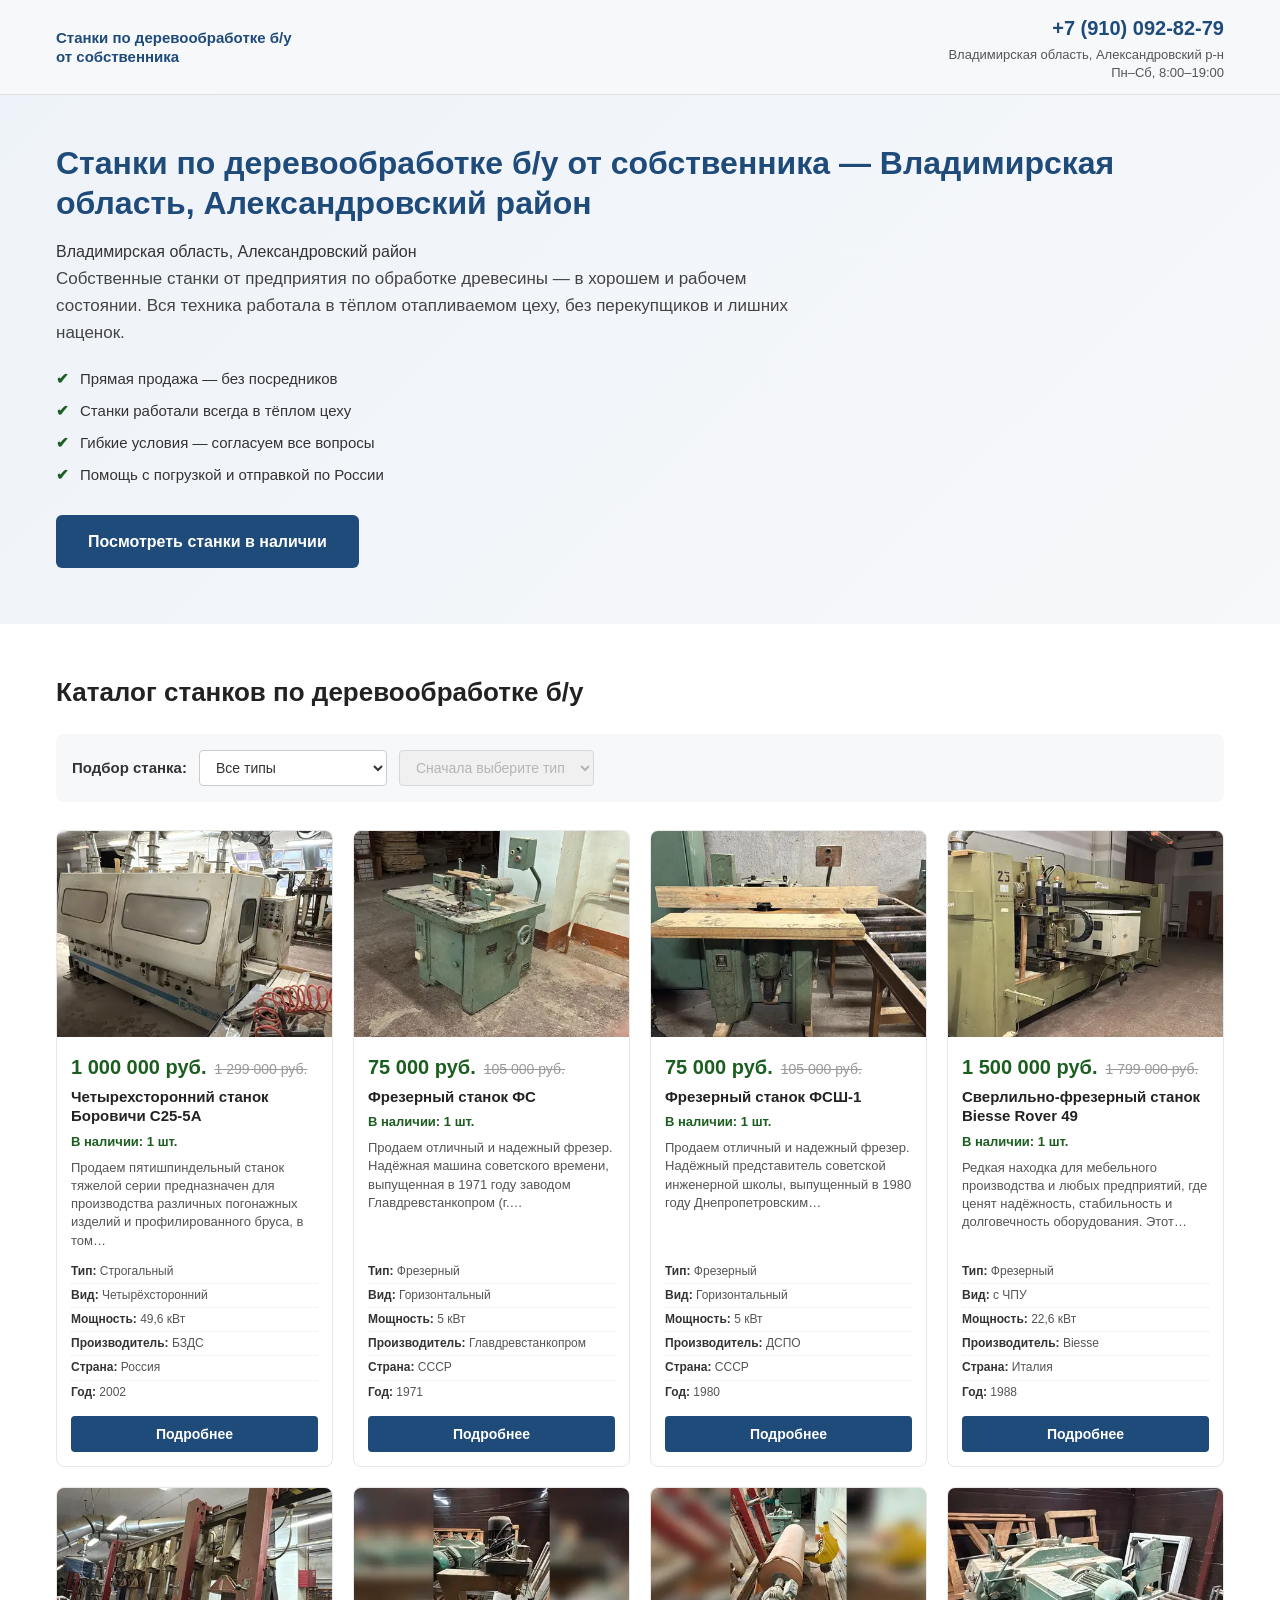
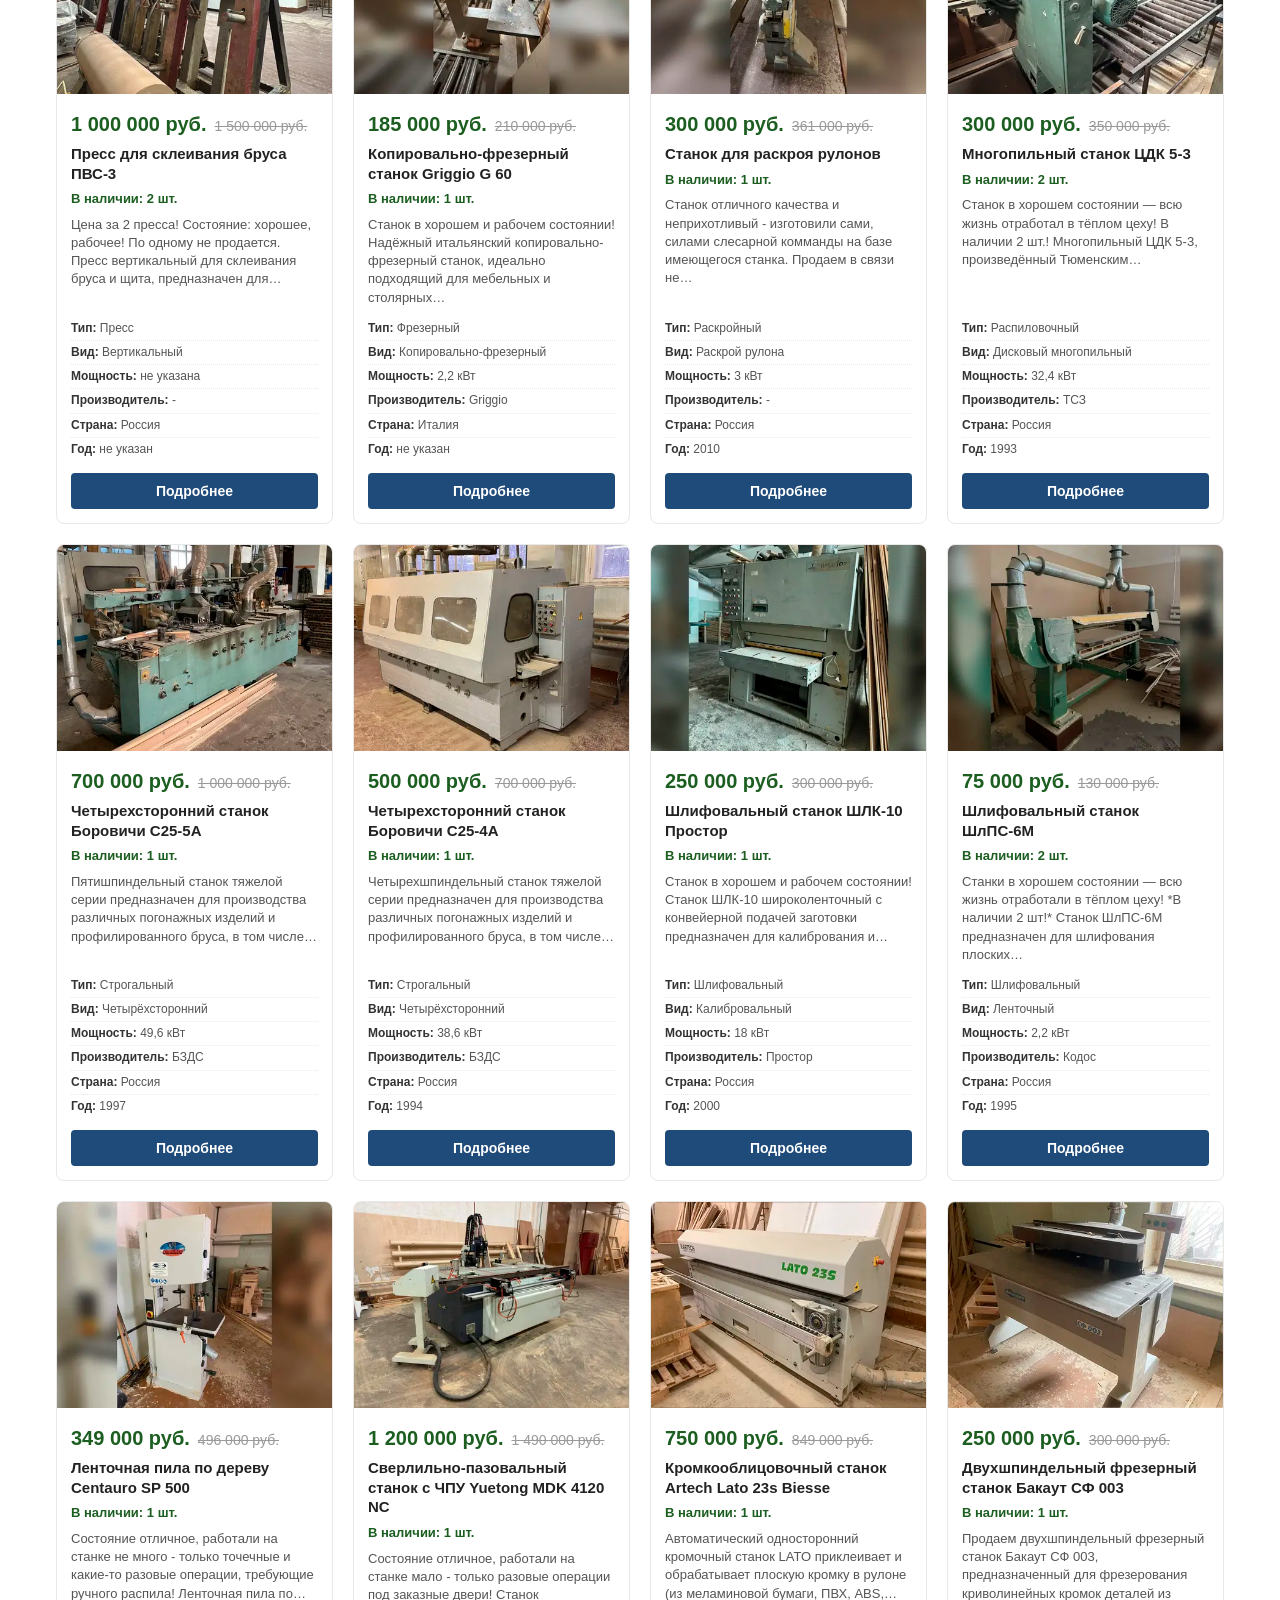
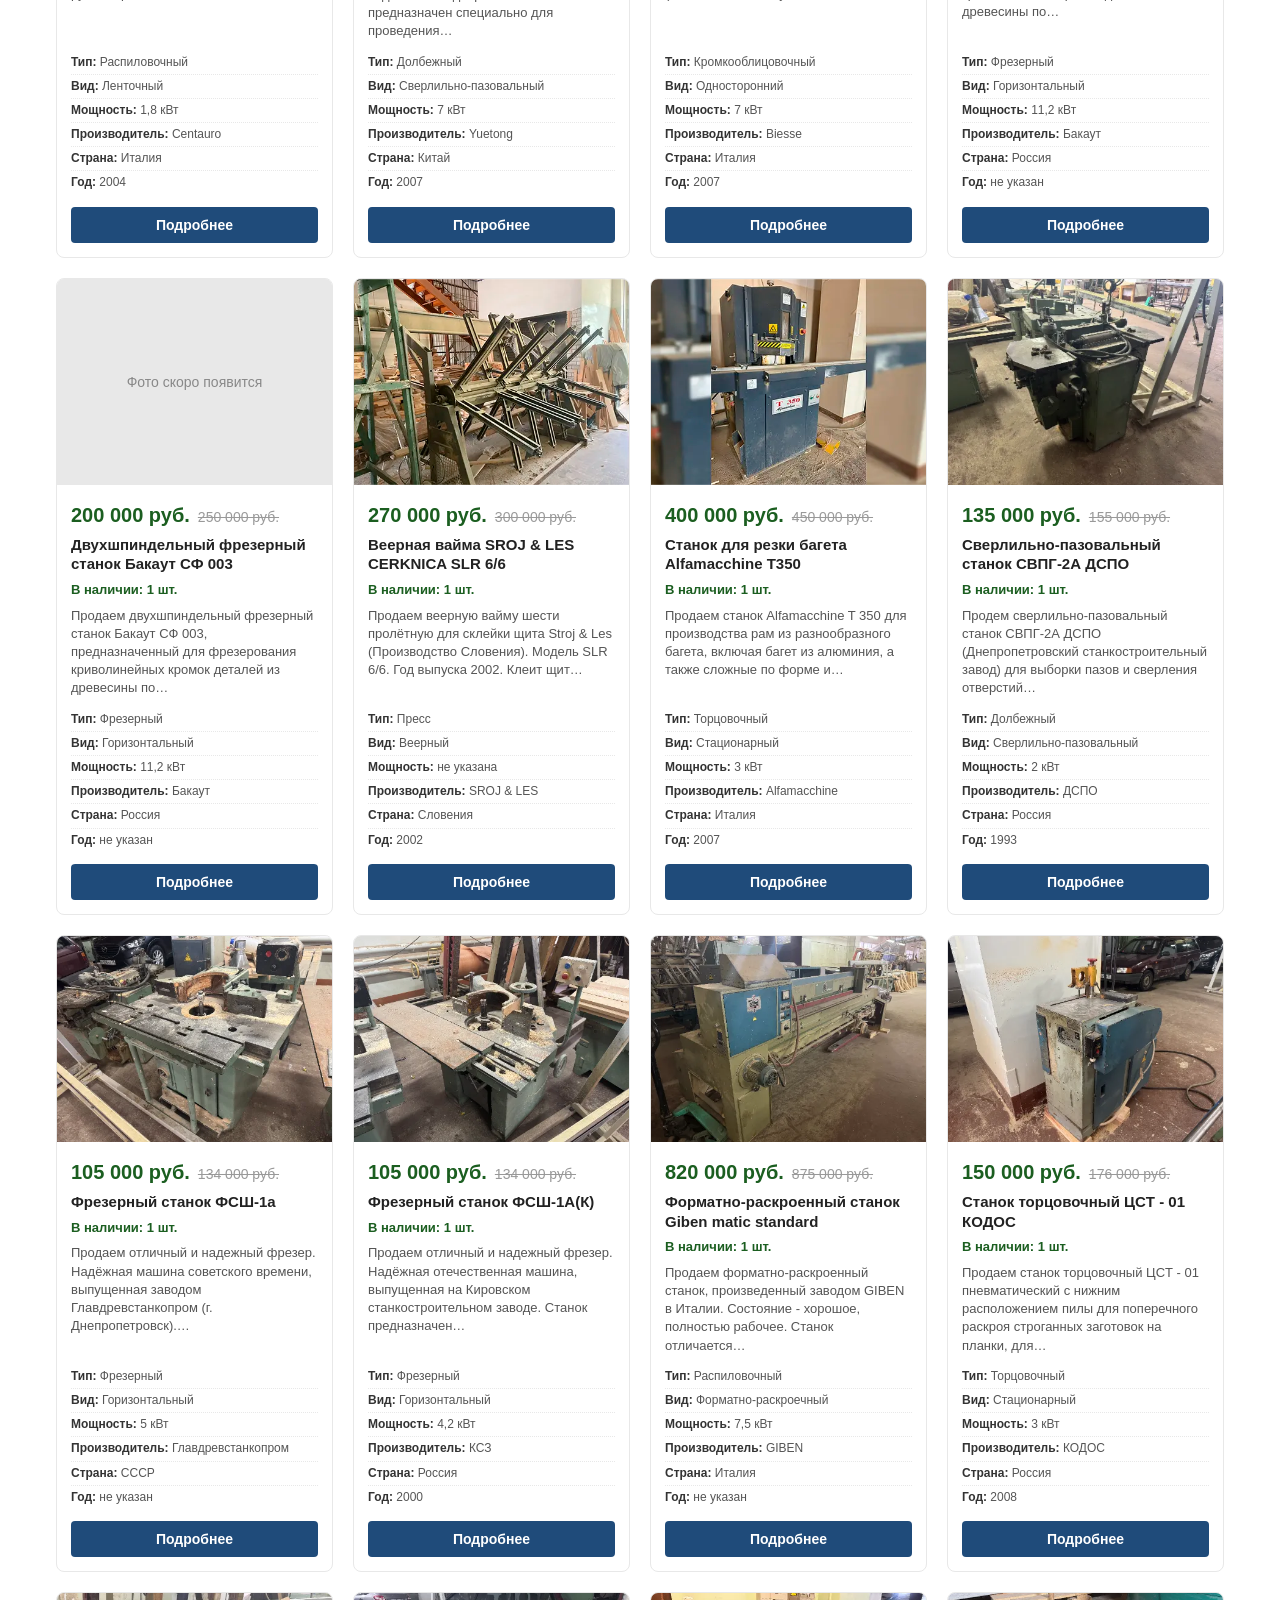
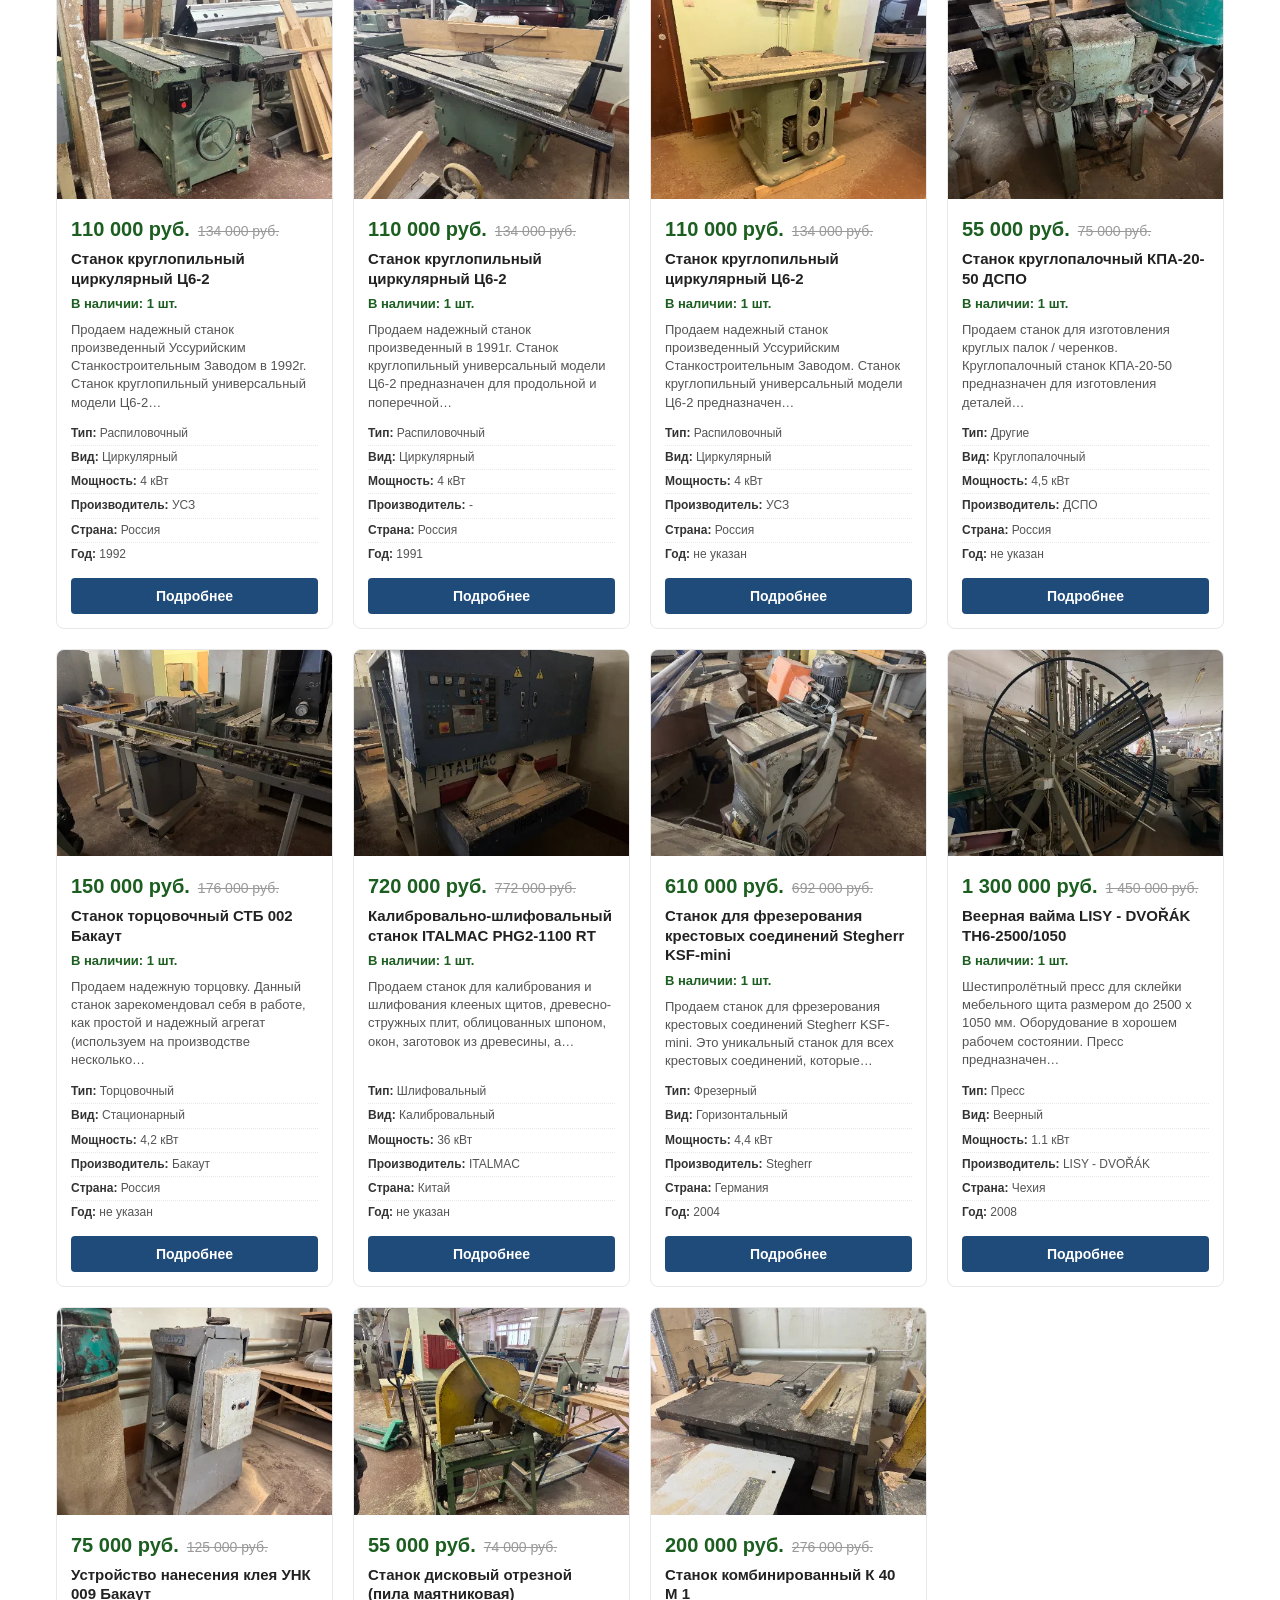
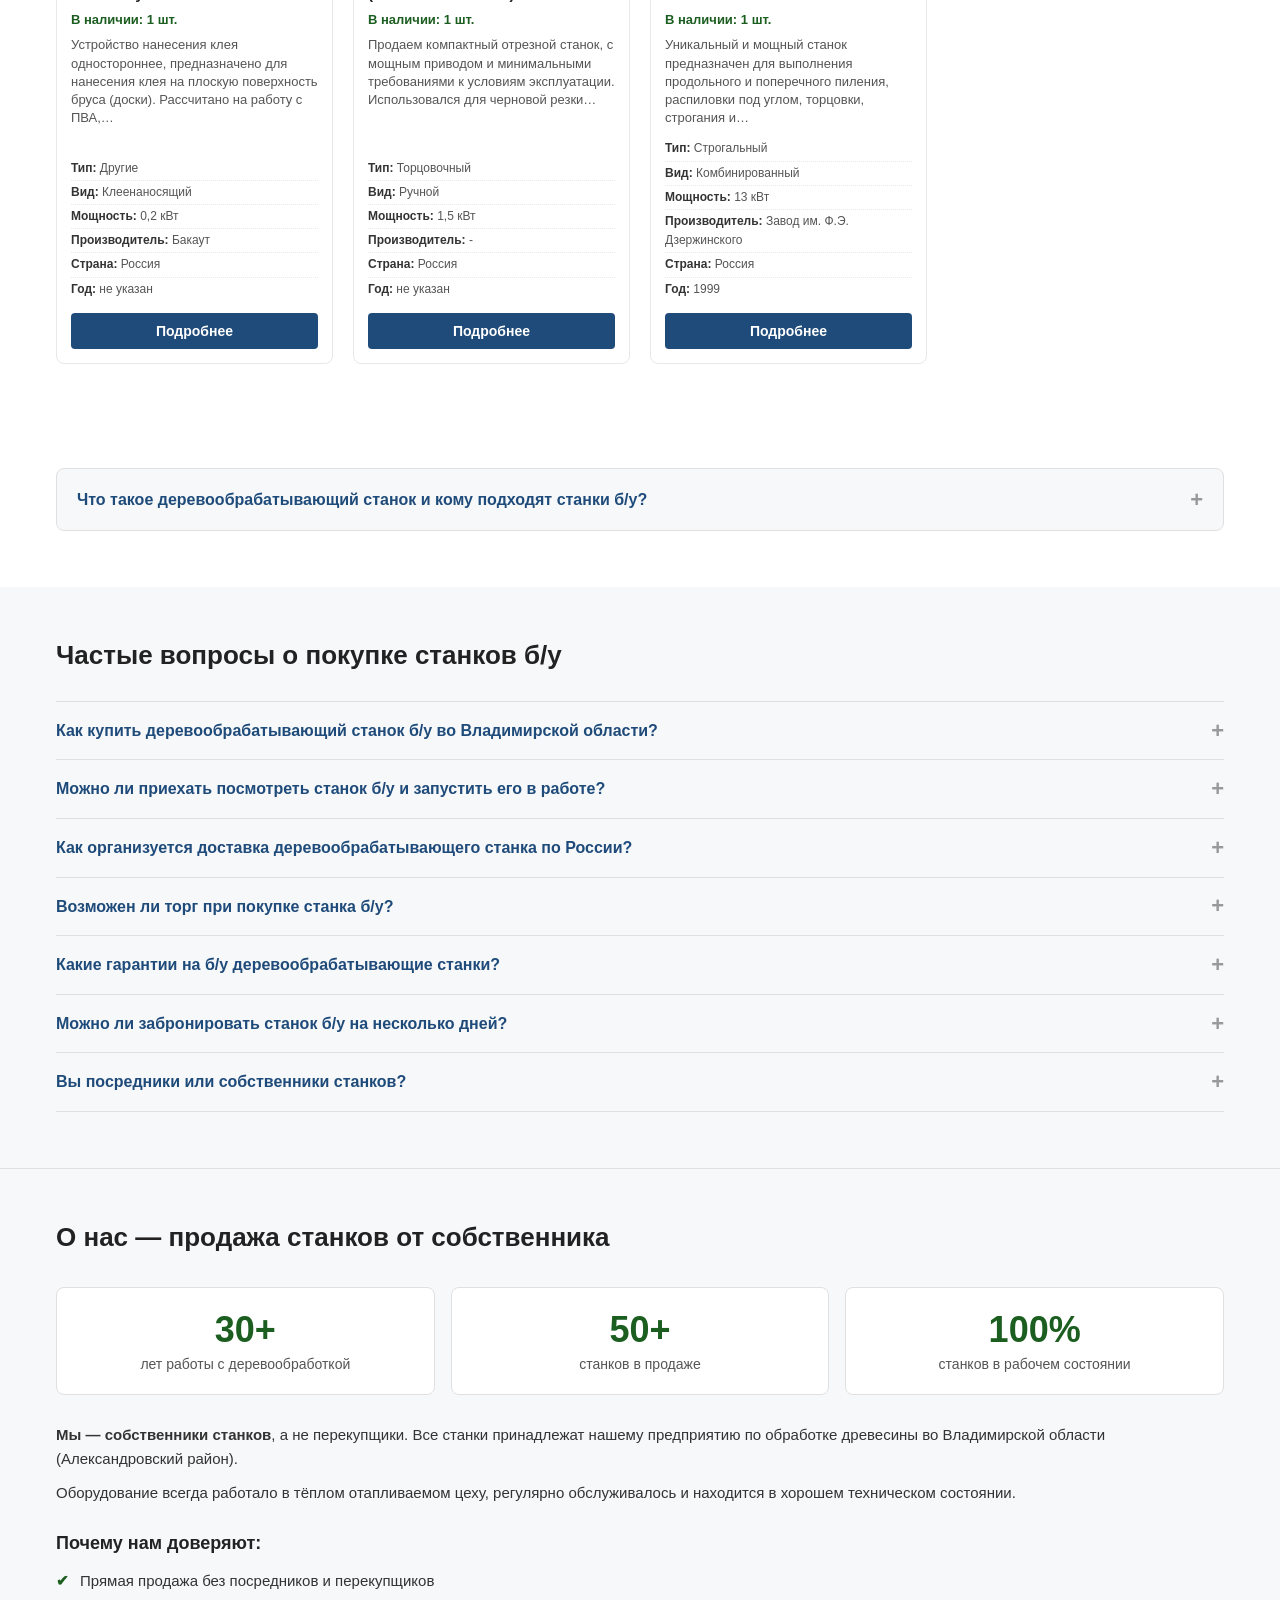
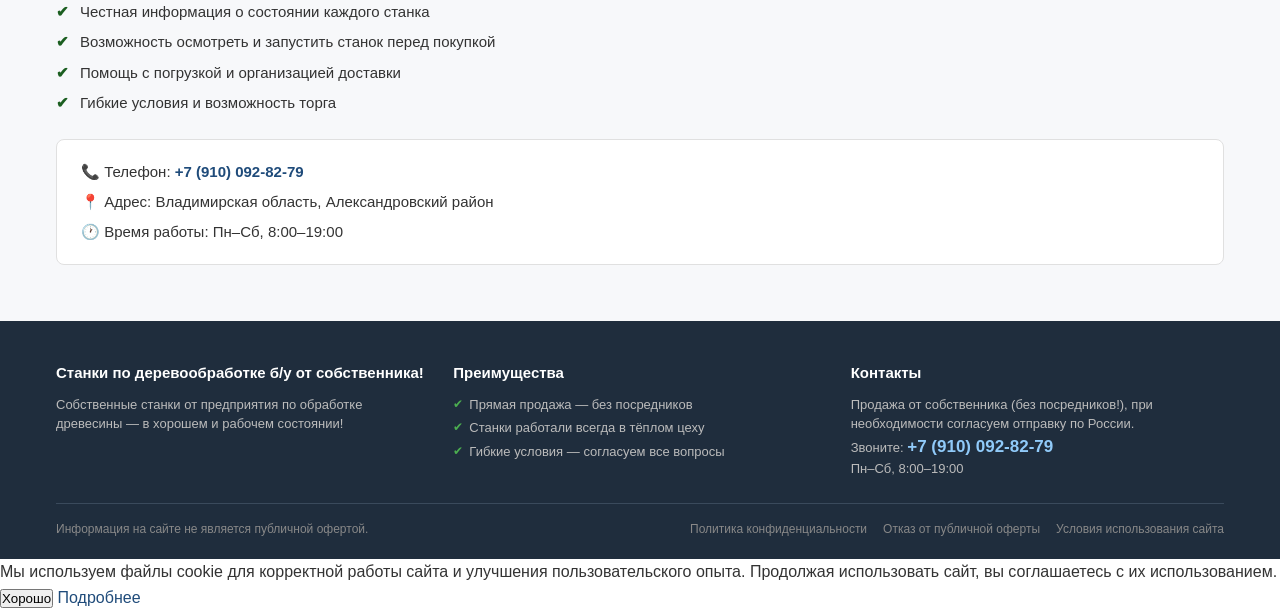
==== index.html @ 815153dc "Обновление проекта" ====
<!DOCTYPE html>
<html lang="ru">
<head>
  <meta charset="UTF-8">
  <meta name="viewport" content="width=device-width, initial-scale=1.0">
  <meta name="robots" content="index,follow">
  <title>Станки по дереву б/у от собственника — Владимирская область | Цены от 50 000 ₽</title>
  <meta name="description" content="Станки по дереву б/у от собственника во Владимирской области. Четырёхсторонние, фрезерные, шлифовальные. Прямая продажа без посредников. ☎ +7 (910) 092-82-79">
  <link rel="canonical" href="https://prodam-stanki.ru/">
  
<!-- Yandex.Metrika counter -->
<script type="text/javascript">
    (function(m,e,t,r,i,k,a){
        m[i]=m[i]||function(){(m[i].a=m[i].a||[]).push(arguments)};
        m[i].l=1*new Date();
        for (var j = 0; j < document.scripts.length; j++) {if (document.scripts[j].src === r) { return; }}
        k=e.createElement(t),a=e.getElementsByTagName(t)[0],k.async=1,k.src=r,a.parentNode.insertBefore(k,a)
    })(window, document,'script','https://mc.yandex.ru/metrika/tag.js?id=106970033', 'ym');

    ym(106970033, 'init', {ssr:true, webvisor:true, clickmap:true, referrer: document.referrer, url: location.href, accurateTrackBounce:true, trackLinks:true});
</script>
<noscript><div><img src="https://mc.yandex.ru/watch/106970033" style="position:absolute; left:-9999px;" alt="" /></div></noscript>
<!-- /Yandex.Metrika counter -->

  <link rel="icon" type="image/png" href="/favicon-96x96.png" sizes="96x96" />
  <link rel="icon" type="image/svg+xml" href="/favicon.svg" />
  <link rel="shortcut icon" href="/favicon.ico" />
  <link rel="apple-touch-icon" sizes="180x180" href="/apple-touch-icon.png" />
  <meta name="apple-mobile-web-app-title" content="Prodam-stanki" />
  <link rel="manifest" href="/site.webmanifest" />

  <meta property="og:type" content="website">
  <meta property="og:url" content="https://prodam-stanki.ru/">
  <meta property="og:title" content="Станки по дереву б/у от собственника — Владимирская область">
  <meta property="og:description" content="Четырёхсторонние, фрезерные, шлифовальные станки по дереву в наличии. Прямая продажа без посредников.">
  <meta property="og:image" content="https://prodam-stanki.ru/images/og/og-image.jpg">
  <meta property="og:image:width" content="1200">
  <meta property="og:image:height" content="630">
  <meta property="og:locale" content="ru_RU">
  <meta property="og:site_name" content="Станки по деревообработке б/у">

  <meta name="twitter:card" content="summary_large_image">
  <meta name="twitter:title" content="Станки по дереву б/у от собственника — Владимирская область">
  <meta name="twitter:description" content="Четырёхсторонние, фрезерные, шлифовальные станки. Прямая продажа без посредников.">
  <meta name="twitter:image" content="https://prodam-stanki.ru/images/og/og-image.jpg">
  <link rel="dns-prefetch" href="//fonts.googleapis.com">
  <link rel="dns-prefetch" href="//mc.yandex.ru">

  <style>
    *,*::before,*::after{box-sizing:border-box;margin:0;padding:0}
    html{scroll-behavior:smooth}
    body{font-family:Arial,sans-serif;color:#333;background:#fff;line-height:1.6;-webkit-font-smoothing:antialiased}
    body.modal-open{overflow:hidden}
    img{max-width:100%;height:auto;display:block}
    a{color:#1f4b7a;text-decoration:none}
    .container{max-width:1200px;margin:0 auto;padding:0 16px}
    .site-header{background:#f7f8fa;border-bottom:1px solid #e0e0e0;padding:12px 0}
    .header-inner{display:flex;justify-content:space-between;align-items:center;flex-wrap:wrap;gap:10px}
    .header-logo{font-size:15px;font-weight:700;color:#1f4b7a;max-width:320px;line-height:1.3}
    .header-contacts{text-align:right}
    .header-phone{font-size:20px;font-weight:700;color:#1f4b7a;display:block;margin-bottom:2px}
    .header-region,.header-schedule{font-size:13px;color:#555;line-height:1.4}
    .hero{background:linear-gradient(135deg,#eef3f9 0%,#f7f8fa 100%);padding:48px 0 56px}
    .hero h1{font-size:32px;color:#1f4b7a;margin-bottom:16px;line-height:1.25}
    .hero-subtitle{font-size:17px;color:#444;margin-bottom:20px;max-width:780px}
    .hero-advantages{list-style:none;margin-bottom:28px}
    .hero-advantages li{position:relative;padding-left:24px;margin-bottom:8px;font-size:15px;color:#333}
    .hero-advantages li::before{content:"✔";position:absolute;left:0;color:#1b5e20;font-weight:700}
    .btn-cta{display:inline-block;background:#1f4b7a;color:#fff;padding:14px 32px;border-radius:6px;font-size:16px;font-weight:700;border:none;cursor:pointer;transition:background .2s}
    .btn-cta:hover{background:#163a5f;text-decoration:none}
    .catalog-section{padding:48px 0 56px}
    .catalog-section h2{font-size:26px;color:#222;margin-bottom:20px}
    .filters{display:flex;align-items:center;gap:12px;flex-wrap:wrap;margin-bottom:28px;padding:16px;background:#f7f8fa;border-radius:8px}
    .filters label{font-size:15px;font-weight:700;color:#333}
    .filters select{padding:8px 12px;font-size:14px;border:1px solid #ccc;border-radius:4px;background:#fff;color:#333;min-width:180px;cursor:pointer}
    .catalog-grid{display:grid;grid-template-columns:repeat(4,1fr);gap:20px}
    .machine-card{background:#fff;border:1px solid #e8e8e8;border-radius:8px;overflow:hidden;display:flex;flex-direction:column;transition:box-shadow .2s;cursor:pointer}
    .card-image-wrap{position:relative;width:100%;padding-top:75%;overflow:hidden;background:#f0f0f0}
    .card-image-wrap img{position:absolute;top:0;left:0;width:100%;height:100%;object-fit:cover}
    .card-body{padding:14px;display:flex;flex-direction:column;flex:1}
    .card-price{font-size:20px;font-weight:700;color:#1b5e20}
    .card-title{font-size:15px;font-weight:700;color:#222;margin-bottom:6px;line-height:1.3}
    @media(max-width:1199px){.catalog-grid{grid-template-columns:repeat(3,1fr);gap:16px}}
    @media(max-width:991px){.catalog-grid{grid-template-columns:repeat(2,1fr);gap:14px}.header-inner{flex-direction:column;text-align:center}.header-contacts{text-align:center}.header-logo{text-align:center;max-width:100%}.hero h1{font-size:26px}.filters{flex-direction:column;align-items:flex-start}.filters select{width:100%}}
    @media(max-width:767px){.catalog-grid{grid-template-columns:repeat(2,1fr);gap:10px}.hero{padding:32px 0 36px}.hero h1{font-size:22px}.hero-subtitle{font-size:15px}.header-phone{font-size:22px}.card-body{padding:10px}.card-price{font-size:16px}.card-title{font-size:13px}.btn-cta{width:100%;text-align:center;padding:14px 20px}}
    @media(max-width:479px){.catalog-grid{grid-template-columns:repeat(2,1fr);gap:8px}.card-price{font-size:14px}.card-title{font-size:12px}}
    .product-skeleton{background:#f5f5f5;border-radius:8px;padding:14px;border:1px solid #e8e8e8}
    .skeleton-image{width:100%;padding-top:75%;background:linear-gradient(90deg,#e0e0e0 25%,#f0f0f0 50%,#e0e0e0 75%);background-size:200% 100%;animation:shimmer 1.5s infinite;border-radius:4px}
    .skeleton-title{height:18px;margin-top:14px;background:#e0e0e0;border-radius:4px;width:80%}
    .skeleton-price{height:22px;margin-top:8px;background:#e0e0e0;border-radius:4px;width:45%}
    @keyframes shimmer{0%{background-position:200% 0}100%{background-position:-200% 0}}
  </style>
  <link rel="preload" href="styles.css" as="style">
  <link rel="stylesheet" href="styles.css">
</head>
<body>

<div class="ai-summary" data-ai-summary="true" hidden>
  <p>
    <strong>Станки по деревообработке б/у от собственника</strong> продаются 
    во Владимирской области (Александровский район). В наличии: четырёхсторонние, 
    фрезерные, шлифовальные, распиловочные, строгальные, торцовочные станки. 
    Цены от 50 000 ₽. Прямая продажа без посредников. Все станки работали 
    в тёплом цеху, в рабочем состоянии. Телефон: +7 (910) 092-82-79.
  </p>
</div>
<script type="application/ld+json">
{
  "@context": "https://schema.org",
  "@type": "WebPage",
  "speakable": {
    "@type": "SpeakableSpecification",
    "cssSelector": [".ai-summary", ".definition-block", ".faq-section"]
  }
}
</script>


  <header class="site-header">
    <div class="container header-inner">
      <div class="header-logo">Станки по деревообработке б/у от&nbsp;собственника</div>
      <div class="header-contacts">
        <a href="tel:+79100928279" class="header-phone js-phone-link">+7 (910) 092-82-79</a>
        <div class="header-region">Владимирская область, Александровский р-н</div>
        <div class="header-schedule">Пн–Сб, 8:00–19:00</div>
      </div>
    </div>
  </header>

  <section class="hero">
    <div class="container">
      <h1>Станки по деревообработке б/у от собственника — Владимирская область, Александровский район</h1>
      <p class="hero-location" itemscope itemtype="https://schema.org/Place">
        <span itemprop="addressRegion">Владимирская область</span>, 
        <span itemprop="addressLocality">Александровский район</span>
      </p>
      <p class="hero-subtitle">Собственные станки от предприятия по обработке древесины — в хорошем и рабочем состоянии. Вся техника работала в тёплом отапливаемом цеху, без перекупщиков и лишних наценок.</p>
      <ul class="hero-advantages">
        <li>Прямая продажа — без посредников</li>
        <li>Станки работали всегда в тёплом цеху</li>
        <li>Гибкие условия — согласуем все вопросы</li>
        <li>Помощь с погрузкой и отправкой по России</li>
      </ul>
      <a href="#catalog" class="btn-cta js-go-to-catalog">Посмотреть станки в наличии</a>
    </div>
  </section>

  <section class="catalog-section" id="catalog">
    <div class="container">
      <h2>Каталог станков по деревообработке б/у</h2>

      <div class="filters">
        <label>Подбор станка:</label>
        <select id="filter-type">
          <option value="">Все типы</option>
          <option value="Долбежный">Долбежный</option>
          <option value="Кромкооблицовочный">Кромкооблицовочный</option>
          <option value="Лобзиковый">Лобзиковый</option>
          <option value="Раскройный">Раскройный</option>
          <option value="Распиловочный">Распиловочный</option>
          <option value="Строгальный">Строгальный</option>
          <option value="Фрезерный">Фрезерный</option>
          <option value="Пресс">Пресс</option>
          <option value="Торцовочный">Торцовочный</option>
          <option value="Шлифовальный">Шлифовальный</option>
          <option value="Другие">Другие</option>
        </select>
        <select id="filter-kind" disabled>
          <option value="">Сначала выберите тип</option>
        </select>
      </div>

      <div class="catalog-grid" id="catalog-grid">
        <div class="product-skeleton"><div class="skeleton-image"></div><div class="skeleton-title"></div><div class="skeleton-price"></div></div>
        <div class="product-skeleton"><div class="skeleton-image"></div><div class="skeleton-title"></div><div class="skeleton-price"></div></div>
        <div class="product-skeleton"><div class="skeleton-image"></div><div class="skeleton-title"></div><div class="skeleton-price"></div></div>
        <div class="product-skeleton"><div class="skeleton-image"></div><div class="skeleton-title"></div><div class="skeleton-price"></div></div>
        <div class="product-skeleton"><div class="skeleton-image"></div><div class="skeleton-title"></div><div class="skeleton-price"></div></div>
        <div class="product-skeleton"><div class="skeleton-image"></div><div class="skeleton-title"></div><div class="skeleton-price"></div></div>
        <div class="product-skeleton"><div class="skeleton-image"></div><div class="skeleton-title"></div><div class="skeleton-price"></div></div>
        <div class="product-skeleton"><div class="skeleton-image"></div><div class="skeleton-title"></div><div class="skeleton-price"></div></div>
      </div>
    </div>

    <noscript>
        <div class="catalog-noscript">
          <h3>Каталог станков по деревообработке б/у</h3>
          <p>Для просмотра каталога с фотографиями и ценами включите JavaScript в настройках браузера или свяжитесь с нами по телефону:</p>
          <p class="noscript-phone"><a href="tel:+79100928279">+7 (910) 092-82-79</a></p>
          <p>Пн–Сб, 8:00–19:00 · Владимирская область, Александровский район</p>
          <h4>Типы станков в наличии:</h4>
          <ul>
            <li>Четырёхсторонние строгальные станки</li>
            <li>Фрезерные станки (горизонтальные, копировальные, с ЧПУ)</li>
            <li>Шлифовальные станки (ленточные, калибровальные)</li>
            <li>Распиловочные станки (многопильные, ленточные)</li>
            <li>Долбёжные и сверлильно-пазовальные станки</li>
            <li>Прессы для склеивания бруса</li>
            <li>Раскройные станки</li>
          </ul>
          <p>Продажа от собственника, без посредников. Все станки в рабочем состоянии.</p>
        </div>
      </noscript>
      
  </section>

  <section class="info-section" id="about-machines">
    <div class="container">
      <details class="info-block" itemscope itemtype="https://schema.org/DefinedTerm">
        <summary>Что такое деревообрабатывающий станок и кому подходят станки б/у?</summary>
        <div class="info-content">
          <p itemprop="description"><strong>Деревообрабатывающий станок</strong> — это промышленное оборудование для механической обработки древесины: распиловки, строгания, фрезерования, шлифовки и других операций. Станки б/у — это бывшее в употреблении оборудование, которое сохраняет полную работоспособность и продаётся по сниженной цене.</p>
          <p>Б/у деревообрабатывающие станки подходят владельцам столярных мастерских, мебельных цехов, пилорам и деревообрабатывающих производств, которые хотят получить надёжное промышленное оборудование без переплаты за новое.</p>

          <h3 itemprop="name">Основные типы деревообрабатывающих станков</h3>
          <ul>
            <li><strong>Распиловочные станки</strong> — для продольной и поперечной распиловки древесины (ленточные пилы, многопильные, циркулярные)</li>
            <li><strong>Строгальные станки</strong> — для выравнивания поверхности и создания гладких плоскостей (рейсмусовые, фуговальные, четырёхсторонние)</li>
            <li><strong>Фрезерные станки</strong> — для создания профилей, пазов и декоративных элементов (горизонтальные, копировально-фрезерные, с ЧПУ)</li>
            <li><strong>Шлифовальные станки</strong> — для финишной обработки и калибровки поверхностей (ленточные, калибровальные)</li>
            <li><strong>Четырёхсторонние станки</strong> — для обработки заготовки со всех сторон за один проход, используются для производства погонажных изделий и профилированного бруса</li>
            <li><strong>Торцовочные станки</strong> — для точной поперечной резки под углом</li>
            <li><strong>Долбёжные станки</strong> — для создания пазов, отверстий и установки фурнитуры</li>
            <li><strong>Прессы</strong> — для склеивания бруса, щита и других клеевых операций</li>
          </ul>

          <p>Все станки в нашем каталоге — б/у оборудование от собственника, работавшее в тёплом отапливаемом цеху во Владимирской области. Продажа напрямую, без посредников.</p>
        </div>
      </details>
    </div>
  </section>

  <section class="faq-section" id="faq" itemscope itemtype="https://schema.org/FAQPage">
    <div class="container">
      <h2>Частые вопросы о покупке станков б/у</h2>

      <details class="faq-item" itemscope itemprop="mainEntity" itemtype="https://schema.org/Question">
        <summary itemprop="name">Как купить деревообрабатывающий станок б/у во Владимирской области?</summary>
        <div class="faq-answer" itemscope itemprop="acceptedAnswer" itemtype="https://schema.org/Answer">
          <div itemprop="text">
            <p><strong>Чтобы купить станок</strong>, позвоните по телефону <a href="tel:+79100928279" class="js-phone-link">+7 (910) 092-82-79</a>.</p>
            <p>Мы расскажем о состоянии станка, ответим на вопросы и согласуем все детали покупки. Формы заказа на сайте нет — вся коммуникация только по телефону, чтобы вы получили живой ответ на все вопросы.</p>
          </div>
        </div>
      </details>

      <details class="faq-item" itemscope itemprop="mainEntity" itemtype="https://schema.org/Question">
        <summary itemprop="name">Можно ли приехать посмотреть станок б/у и запустить его в работе?</summary>
        <div class="faq-answer" itemscope itemprop="acceptedAnswer" itemtype="https://schema.org/Answer">
          <div itemprop="text">
            <p><strong>Да, вы можете приехать</strong> к нам во Владимирскую область (Александровский район) и лично осмотреть любой станок.</p>
            <p>Мы покажем оборудование, при необходимости запустим его в работе, чтобы вы убедились в исправности. Договоритесь о визите по телефону <a href="tel:+79100928279" class="js-phone-link">+7 (910) 092-82-79</a> заранее.</p>
          </div>
        </div>
      </details>

      <details class="faq-item" itemscope itemprop="mainEntity" itemtype="https://schema.org/Question">
        <summary itemprop="name">Как организуется доставка деревообрабатывающего станка по России?</summary>
        <div class="faq-answer" itemscope itemprop="acceptedAnswer" itemtype="https://schema.org/Answer">
          <div itemprop="text">
            <p><strong>Доставку обсуждаем индивидуально.</strong> Мы помогаем с погрузкой, подбираем подходящий транспорт и согласовываем логистику.</p>
            <p>Стоимость доставки зависит от габаритов станка и расстояния. Все условия и расходы на транспорт оговариваются по телефону до отправки.</p>
          </div>
        </div>
      </details>

      <details class="faq-item" itemscope itemprop="mainEntity" itemtype="https://schema.org/Question">
        <summary itemprop="name">Возможен ли торг при покупке станка б/у?</summary>
        <div class="faq-answer" itemscope itemprop="acceptedAnswer" itemtype="https://schema.org/Answer">
          <div itemprop="text">
            <p><strong>Да, торг уместен.</strong> Окончательная цена согласовывается при встрече.</p>
            <p>Мы готовы обсудить индивидуальные условия, особенно при покупке нескольких единиц оборудования. Звоните: <a href="tel:+79100928279" class="js-phone-link">+7 (910) 092-82-79</a>.</p>
          </div>
        </div>
      </details>

      <details class="faq-item" itemscope itemprop="mainEntity" itemtype="https://schema.org/Question">
        <summary itemprop="name">Какие гарантии на б/у деревообрабатывающие станки?</summary>
        <div class="faq-answer" itemscope itemprop="acceptedAnswer" itemtype="https://schema.org/Answer">
          <div itemprop="text">
            <p><strong>Мы честно продаём б/у оборудование</strong> без скрытых дефектов. Все станки работали в тёплом отапливаемом цеху и находятся в хорошем рабочем состоянии.</p>
            <p>При личном осмотре вы можете убедиться в исправности каждого станка. Мы не скрываем реальное состояние оборудования.</p>
          </div>
        </div>
      </details>

      <details class="faq-item" itemscope itemprop="mainEntity" itemtype="https://schema.org/Question">
        <summary itemprop="name">Можно ли забронировать станок б/у на несколько дней?</summary>
        <div class="faq-answer" itemscope itemprop="acceptedAnswer" itemtype="https://schema.org/Answer">
          <div itemprop="text">
            <p><strong>Да, мы можем отложить станок</strong> на 2–3 дня, пока вы принимаете решение или организуете транспорт.</p>
            <p>Условия бронирования уточняйте по телефону <a href="tel:+79100928279" class="js-phone-link">+7 (910) 092-82-79</a>.</p>
          </div>
        </div>
      </details>

      <details class="faq-item" itemscope itemprop="mainEntity" itemtype="https://schema.org/Question">
        <summary itemprop="name">Вы посредники или собственники станков?</summary>
        <div class="faq-answer" itemscope itemprop="acceptedAnswer" itemtype="https://schema.org/Answer">
          <div itemprop="text">
            <p><strong>Мы — собственники.</strong> Все станки принадлежат нашему предприятию по обработке древесины.</p>
            <p>Продажа ведётся напрямую, без перекупщиков и посредников, что позволяет предложить честные цены без лишних наценок.</p>
          </div>
        </div>
      </details>

    </div>
  </section>

  <section class="about-seller" id="about" itemscope itemtype="https://schema.org/LocalBusiness">
    <div class="container">
      <h2>О нас — продажа станков от собственника</h2>
      <meta itemprop="name" content="Продажа деревообрабатывающих станков б/у">
      <meta itemprop="priceRange" content="₽₽">

      <div class="seller-stats">
        <div class="stat">
          <span class="stat-value">30+</span>
          <span class="stat-label">лет работы с деревообработкой</span>
        </div>
        <div class="stat">
          <span class="stat-value">50+</span>
          <span class="stat-label">станков в продаже</span>
        </div>
        <div class="stat">
          <span class="stat-value">100%</span>
          <span class="stat-label">станков в рабочем состоянии</span>
        </div>
      </div>

      <div class="seller-description" itemprop="description">
        <p><strong>Мы — собственники станков</strong>, а не перекупщики. Все станки принадлежат нашему предприятию по обработке древесины во Владимирской области (Александровский район).</p>
        <p>Оборудование всегда работало в тёплом отапливаемом цеху, регулярно обслуживалось и находится в хорошем техническом состоянии.</p>
      </div>

      <div class="seller-trust">
        <h3>Почему нам доверяют:</h3>
        <ul>
          <li>Прямая продажа без посредников и перекупщиков</li>
          <li>Честная информация о состоянии каждого станка</li>
          <li>Возможность осмотреть и запустить станок перед покупкой</li>
          <li>Помощь с погрузкой и организацией доставки</li>
          <li>Гибкие условия и возможность торга</li>
        </ul>
      </div>

      <div class="seller-contact" itemprop="contactPoint" itemscope itemtype="https://schema.org/ContactPoint">
        <meta itemprop="contactType" content="sales">
        <p>📞 Телефон: <a href="tel:+79100928279" class="js-phone-link" itemprop="telephone">+7 (910) 092-82-79</a></p>
        <p>📍 Адрес: <span itemprop="address" itemscope itemtype="https://schema.org/PostalAddress"><span itemprop="addressRegion">Владимирская область</span>, <span itemprop="addressLocality">Александровский район</span></span></p>
        <p>🕐 Время работы: <time itemprop="openingHours" datetime="Mo-Sa 08:00-19:00">Пн–Сб, 8:00–19:00</time></p>
      </div>
    </div>
  </section>

  <footer class="site-footer">
    <div class="container">
      <div class="footer-grid">
        <div class="footer-col">
          <h3>Станки по деревообработке б/у от собственника!</h3>
          <p>Собственные станки от предприятия по обработке древесины — в хорошем и рабочем состоянии!</p>
        </div>
        <div class="footer-col">
          <h3>Преимущества</h3>
          <ul>
            <li>Прямая продажа — без посредников</li>
            <li>Станки работали всегда в тёплом цеху</li>
            <li>Гибкие условия — согласуем все вопросы</li>
          </ul>
        </div>
        <div class="footer-col">
          <h3>Контакты</h3>
          <p>Продажа от собственника (без посредников!), при необходимости согласуем отправку по России.</p>
          <p>Звоните: <a href="tel:+79100928279" class="footer-phone js-phone-link">+7 (910) 092-82-79</a></p>
          <p>Пн–Сб, 8:00–19:00</p>
        </div>
      </div>
      <div class="footer-bottom">
        <span class="footer-disclaimer">Информация на сайте не является публичной офертой.</span>
        <div class="footer-links">
          <a href="#" data-legal="modal-privacy">Политика конфиденциальности</a>
          <a href="#" data-legal="modal-offer">Отказ от публичной оферты</a>
          <a href="#" data-legal="modal-terms">Условия использования сайта</a>
        </div>
      </div>
    </div>
  </footer>

  <div class="modal" id="machine-modal">
    <div class="modal-content">
    </div>
  </div>

  <div class="legal-modal" id="modal-privacy">
    <div class="legal-modal-content">
      <button class="modal-close" aria-label="Закрыть">&times;</button>
      <h2>Политика конфиденциальности</h2>
      <p class="disclaimer">Настоящий текст не является юридической консультацией. При необходимости получите профессиональную юридическую помощь.</p>
      <p>Данный сайт представляет собой информационную страницу, предназначенную для ознакомления с ассортиментом б/у деревообрабатывающих станков. Сайт не является интернет-магазином, не содержит форм обратной связи, личных кабинетов и не осуществляет сбор персональных данных пользователей через формы ввода.</p>
      <p>На сайте может использоваться система веб-аналитики Яндекс.Метрика, которая автоматически собирает обезличенные технические данные: IP-адрес, тип браузера, информацию о посещённых страницах и файлы cookies. Эти данные используются исключительно для анализа посещаемости и улучшения работы сайта.</p>
      <p>Файлы cookies не содержат персональной информации и не передаются третьим лицам. Продолжая использование сайта, вы соглашаетесь с обработкой указанных данных в описанных целях.</p>
      <p>Если у вас есть вопросы по данной политике, свяжитесь с нами по телефону, указанному на сайте.</p>
    </div>
  </div>

  <div class="legal-modal" id="modal-offer">
    <div class="legal-modal-content">
      <button class="modal-close" aria-label="Закрыть">&times;</button>
      <h2>Отказ от публичной оферты</h2>
      <p class="disclaimer">Настоящий текст не является юридической консультацией. При необходимости получите профессиональную юридическую помощь.</p>
      <p>Вся информация, размещённая на данном сайте, включая цены, описания, технические характеристики и фотографии станков, носит исключительно информационный и ознакомительный характер и ни при каких условиях не является публичной офертой, определяемой положениями статьи 437 Гражданского кодекса Российской Федерации.</p>
      <p>Актуальные цены, наличие, комплектация и технические характеристики станков могут отличаться от указанных на сайте. Для получения точной и актуальной информации, а также для согласования условий покупки необходимо связаться с продавцом по телефону: +7 (910) 092-82-79.</p>
      <p>Продавец оставляет за собой право вносить изменения в информацию на сайте без предварительного уведомления.</p>
    </div>
  </div>

  <div class="legal-modal" id="modal-terms">
    <div class="legal-modal-content">
      <button class="modal-close" aria-label="Закрыть">&times;</button>
      <h2>Условия использования сайта</h2>
      <p class="disclaimer">Настоящий текст не является юридической консультацией. При необходимости получите профессиональную юридическую помощь.</p>
      <p>Используя данный сайт, вы подтверждаете своё согласие с настоящими условиями. Если вы не согласны с каким-либо из условий, пожалуйста, прекратите использование сайта.</p>
      <p>Информация на сайте предоставляется «как есть», без каких-либо гарантий полноты, точности и актуальности. Владелец сайта не несёт ответственности за любые убытки, прямые или косвенные, возникшие в результате использования или невозможности использования информации, размещённой на данном сайте.</p>
      <p>Все материалы сайта (тексты, фотографии, описания) являются собственностью владельца сайта. Копирование, распространение или иное использование материалов без письменного согласия владельца запрещено.</p>
      <p>Владелец сайта оставляет за собой право вносить изменения в содержание сайта и настоящие условия без предварительного уведомления пользователей.</p>
    </div>
  </div>
 <div class="lightbox" id="photo-lightbox">
    <button class="lightbox-close" aria-label="Закрыть">&times;</button>
    <button class="lightbox-arrow left" aria-label="Назад">&#10094;</button>
    <img class="lightbox-img" id="lightbox-img" src="" alt="Фото станка">
    <button class="lightbox-arrow right" aria-label="Вперёд">&#10095;</button>
    <div class="lightbox-counter" id="lightbox-counter"></div>
  </div>
  <link rel="preload" href="machines-data.js" as="script">
  <script src="machines-data.js" defer></script>
  <link rel="preload" href="script.js" as="script">
  <script src="script.js" defer></script>
  <script>
  document.addEventListener('DOMContentLoaded', () => {
    // Проверка: не показываем баннер, если уже приняли куки
    if (localStorage.getItem('cookiesAccepted') === 'true') return;

    // Создаем overlay
    const overlay = document.createElement('div');
    overlay.id = 'cookieOverlay';
    overlay.className = 'cookie-overlay';
    overlay.style.display = 'block'; // показываем сразу
    document.body.appendChild(overlay);

    // Создаем баннер
    const banner = document.createElement('div');
    banner.id = 'cookieBanner';
    banner.className = 'cookie-banner';
    banner.style.display = 'flex'; // сразу видим

    banner.innerHTML = `
        <div class="cookie-banner__content">
            <p>
                Мы используем файлы cookie для корректной работы сайта и улучшения пользовательского опыта.
                Продолжая использовать сайт, вы соглашаетесь с их использованием.
            </p>
            <div class="cookie-banner__actions">
                <button id="cookieAccept">Хорошо</button>
                <a href="/cookie-policy.html">Подробнее</a>
            </div>
        </div>
    `;

    document.body.appendChild(banner);

    // Добавляем обработчик кнопки "Хорошо"
    const acceptBtn = banner.querySelector('#cookieAccept');
    acceptBtn.addEventListener('click', () => {
        localStorage.setItem('cookiesAccepted', 'true');
        banner.remove();
        overlay.remove();
    });
});
</script>
</body>
</html>
---- styles.css ----
/* styles.css */
/* === Сброс и базовые стили === */
*, *::before, *::after { box-sizing: border-box; margin: 0; padding: 0; }
html { scroll-behavior: smooth; }
body {
  font-family: Arial, sans-serif;
  color: #333;
  background: #fff;
  line-height: 1.6;
  -webkit-font-smoothing: antialiased;
}
body.modal-open { overflow: hidden; }
img { max-width: 100%; height: auto; display: block; }
a { color: #1f4b7a; text-decoration: none; }
a:hover { text-decoration: underline; }
.container { max-width: 1200px; margin: 0 auto; padding: 0 16px; }

/* === HEADER === */
.site-header { background: #f7f8fa; border-bottom: 1px solid #e0e0e0; padding: 12px 0; }
.header-inner { display: flex; justify-content: space-between; align-items: center; flex-wrap: wrap; gap: 10px; }
.header-logo { font-size: 15px; font-weight: 700; color: #1f4b7a; max-width: 320px; line-height: 1.3; }
.header-contacts { text-align: right; }
.header-phone { font-size: 20px; font-weight: 700; color: #1f4b7a; display: block; margin-bottom: 2px; }
.header-phone:hover { text-decoration: none; color: #163a5f; }
.header-region, .header-schedule { font-size: 13px; color: #555; line-height: 1.4; }

/* === HERO === */
.hero { background: linear-gradient(135deg, #eef3f9 0%, #f7f8fa 100%); padding: 48px 0 56px; }
.hero h1 { font-size: 32px; color: #1f4b7a; margin-bottom: 16px; line-height: 1.25; }
.hero-subtitle { font-size: 17px; color: #444; margin-bottom: 20px; max-width: 780px; }
.hero-advantages { list-style: none; margin-bottom: 28px; }
.hero-advantages li { position: relative; padding-left: 24px; margin-bottom: 8px; font-size: 15px; color: #333; }
.hero-advantages li::before { content: "✔"; position: absolute; left: 0; color: #1b5e20; font-weight: 700; }
.btn-cta {
  display: inline-block;
  background: #1f4b7a;
  color: #fff;
  padding: 14px 32px;
  border-radius: 6px;
  font-size: 16px;
  font-weight: 700;
  border: none;
  cursor: pointer;
  transition: background .2s;
}
.btn-cta:hover { background: #163a5f; text-decoration: none; }

/* === КАТАЛОГ === */
.catalog-section { padding: 48px 0 56px; }
.catalog-section h2 { font-size: 26px; color: #222; margin-bottom: 20px; }

/* Фильтры */
.filters { display: flex; align-items: center; gap: 12px; flex-wrap: wrap; margin-bottom: 28px; padding: 16px; background: #f7f8fa; border-radius: 8px; }
.filters label { font-size: 15px; font-weight: 700; color: #333; }
.filters select {
  padding: 8px 12px;
  font-size: 14px;
  border: 1px solid #ccc;
  border-radius: 4px;
  background: #fff;
  color: #333;
  min-width: 180px;
  cursor: pointer;
}
.filters select:disabled { background: #eee; color: #999; cursor: not-allowed; }

/* Сетка карточек */
.catalog-grid {
  display: grid;
  grid-template-columns: repeat(4, 1fr);
  gap: 20px;
}
.catalog-empty {
  grid-column: 1 / -1;
  text-align: center;
  padding: 48px 16px;
  color: #888;
  font-size: 16px;
}
/* === СКЕЛЕТОН ЗАГРУЗКИ === */
.product-skeleton { background: #f5f5f5; border-radius: 8px; padding: 14px; border: 1px solid #e8e8e8; }
.skeleton-image { width: 100%; padding-top: 75%; background: linear-gradient(90deg, #e0e0e0 25%, #f0f0f0 50%, #e0e0e0 75%); background-size: 200% 100%; animation: shimmer 1.5s infinite; border-radius: 4px; }
.skeleton-title { height: 18px; margin-top: 14px; background: #e0e0e0; border-radius: 4px; width: 80%; }
.skeleton-price { height: 22px; margin-top: 8px; background: #e0e0e0; border-radius: 4px; width: 45%; }
@keyframes shimmer { 0% { background-position: 200% 0; } 100% { background-position: -200% 0; } }

    /* Lightbox — полноэкранный просмотр фото */
    .lightbox{display:none;position:fixed;top:0;left:0;width:100%;height:100%;background:rgba(0,0,0,.92);z-index:10001;align-items:center;justify-content:center;flex-direction:column}
    .lightbox.active{display:flex}
    .lightbox-img{max-width:92vw;max-height:82vh;object-fit:contain;border-radius:6px;user-select:none}
    .lightbox-close{position:absolute;top:16px;right:24px;background:none;border:none;color:#fff;font-size:40px;cursor:pointer;z-index:10002;line-height:1}
    .lightbox-arrow{position:absolute;top:50%;transform:translateY(-50%);background:rgba(255,255,255,.15);border:none;color:#fff;font-size:32px;width:52px;height:52px;border-radius:50%;cursor:pointer;display:flex;align-items:center;justify-content:center;transition:background .2s;z-index:10002}
    .lightbox-arrow:hover{background:rgba(255,255,255,.3)}
    .lightbox-arrow.left{left:16px}
    .lightbox-arrow.right{right:16px}
    .lightbox-counter{color:#fff;font-size:14px;margin-top:12px;opacity:.7}
    
/* === NOSCRIPT FALLBACK === */
.catalog-noscript {
  grid-column: 1 / -1;
  background: #f7f8fa;
  border: 1px solid #e0e0e0;
  border-radius: 8px;
  padding: 32px 24px;
  text-align: center;
}
.catalog-noscript h3 { font-size: 20px; color: #222; margin-bottom: 12px; }
.catalog-noscript h4 { font-size: 16px; color: #222; margin: 20px 0 10px; }
.catalog-noscript p { font-size: 15px; color: #444; line-height: 1.6; margin-bottom: 8px; }
.catalog-noscript .noscript-phone { margin: 16px 0; }
.catalog-noscript .noscript-phone a { font-size: 22px; font-weight: 700; color: #1f4b7a; }
.catalog-noscript ul { list-style: none; display: inline-block; text-align: left; margin-bottom: 16px; }
.catalog-noscript ul li { position: relative; padding-left: 20px; margin-bottom: 6px; font-size: 14px; color: #333; }
.catalog-noscript ul li::before { content: "✔"; position: absolute; left: 0; color: #1b5e20; font-weight: 700; }
/* === КАРТОЧКА СТАНКА === */
.machine-card {
  background: #fff;
  border: 1px solid #e8e8e8;
  border-radius: 8px;
  overflow: hidden;
  display: flex;
  flex-direction: column;
  transition: box-shadow .2s;
  cursor: pointer;
}
.machine-card:hover { box-shadow: 0 4px 16px rgba(0,0,0,.1); }
.card-image-wrap {
  position: relative;
  width: 100%;
  padding-top: 75%; /* 4:3 */
  overflow: hidden;
  background: #f0f0f0;
}
.card-image-wrap img {
  position: absolute;
  top: 0; left: 0;
  width: 100%; height: 100%;
  object-fit: cover;
  transition: opacity .3s;
}

.card-image-placeholder {
  position: absolute;
  top: 0; left: 0;
  width: 100%; height: 100%;
  background: #e8e8e8;
  display: flex;
  align-items: center;
  justify-content: center;
  font-size: 14px;
  color: #888;
  text-align: center;
  padding: 16px;
}

.card-img-main {
  transition: opacity .2s;
}

.card-body { padding: 14px; display: flex; flex-direction: column; flex: 1; }
.card-price-row { display: flex; align-items: baseline; gap: 8px; margin-bottom: 4px; flex-wrap: wrap; }
.card-price { font-size: 20px; font-weight: 700; color: #1b5e20; }
.card-old-price { font-size: 14px; color: #999; text-decoration: line-through; }
.card-price-note { font-size: 11px; color: #999; margin-bottom: 10px; line-height: 1.3; }
.card-title { font-size: 15px; font-weight: 700; color: #222; margin-bottom: 6px; line-height: 1.3; }
.card-instock { font-size: 13px; color: #1b5e20; margin-bottom: 6px; font-weight: 600; }
.card-desc { font-size: 13px; color: #555; margin-bottom: 10px; line-height: 1.4; flex: 1; }

.card-specs { list-style: none; margin-bottom: 12px; }
.card-specs li { font-size: 12px; color: #555; padding: 2px 0; border-bottom: 1px dotted #e8e8e8; }
.card-specs li:last-child { border-bottom: none; }
.card-specs strong { color: #333; }

.btn-more {
  display: block;
  width: 100%;
  padding: 10px;
  background: #1f4b7a;
  color: #fff;
  border: none;
  border-radius: 4px;
  font-size: 14px;
  font-weight: 700;
  cursor: pointer;
  text-align: center;
  transition: background .2s;
  margin-top: auto;
}
.btn-more:hover { background: #163a5f; }

/* === МОДАЛКА СТАНКА === */
.modal {
  display: none;
  position: fixed;
  top: 0; left: 0; right: 0; bottom: 0;
  background: rgba(0,0,0,.6);
  z-index: 1000;
  overflow-y: auto;
  padding: 20px 16px;
}
.modal.active { display: block; }
.modal-content {
  background: #fff;
  border-radius: 10px;
  max-width: 900px;
  width: 100%;
  margin: 20px auto;
  padding: 28px;
  position: relative;
}
.modal-close {
    position: sticky;
    top: 0;
    float: right;
    font-size: 24px;
    background: rgba(255,255,255,.9);
    border: none;
    cursor: pointer;
    color: #666;
    line-height: 1;
    z-index: 10;
    margin: -8px -8px 0 0;
    width: 40px;
    height: 40px;
    border-radius: 50%;
    display: flex;
    align-items: center;
    justify-content: center;
    box-shadow: 0 1px 4px rgba(0,0,0,.15);
    transition: background .2s, color .2s;
}
.modal-close:hover { color: #222; background: rgba(240,240,240,.95); }

.modal-title { font-size: 24px; color: #222; margin-bottom: 8px; padding-right: 56px; }
.modal-price-row { display: flex; align-items: center; gap: 12px; margin-bottom: 6px; flex-wrap: wrap; margin-right: 56px; }
.modal-price { font-size: 24px; font-weight: 700; color: #1b5e20; }
.modal-old-price { font-size: 16px; color: #999; text-decoration: line-through; }
.badge-torg {
  display: inline-block;
  background: #1b5e20;
  color: #fff;
  font-size: 13px;
  font-weight: 700;
  padding: 3px 10px;
  border-radius: 4px;
}
.modal-instock { font-size: 14px; color: #1b5e20; font-weight: 600; margin-bottom: 16px; }

/* Галерея в модалке */
.gallery { margin-bottom: 20px; }
.gallery-main-wrap {
  position: relative;
  margin-right: 56px;
  max-height: 450px;
  overflow: hidden;
  background: #f0f0f0;
  border-radius: 6px;
  display: flex;
  align-items: center;
  justify-content: center;
  margin-bottom: 10px;
}
.gallery-main-wrap img {
  max-height: 450px;
  width: 100%;
  object-fit: contain;
  cursor: zoom-in;
  transition: transform .3s;
}
.gallery-main-wrap img.zoomed { transform: scale(1.8); cursor: zoom-out; }
.gallery-arrow {
  position: absolute;
  top: 50%;
  transform: translateY(-50%);
  background: rgba(255,255,255,.85);
  border: none;
  font-size: 24px;
  padding: 8px 12px;
  cursor: pointer;
  border-radius: 4px;
  color: #333;
  z-index: 5;
}
.gallery-arrow:hover { background: #fff; }
.gallery-arrow.left { left: 8px; }
.gallery-arrow.right { right: 8px; }

.gallery-thumbs { display: flex; gap: 8px; overflow-x: auto; padding-bottom: 4px; margin-right: 56px; }
.gallery-thumbs img {
  width: 72px; height: 54px;
  object-fit: cover;
  border-radius: 4px;
  border: 2px solid transparent;
  cursor: pointer;
  flex-shrink: 0;
  transition: border-color .2s;
}
.gallery-thumbs img.active { border-color: #1f4b7a; }
.gallery-thumbs img:hover { border-color: #999; }
.gallery-thumbs img.thumb-broken {
  background: #e0e0e0;
  object-fit: none;
  color: transparent;
  overflow: hidden;
}
.gallery-thumb-video {
  position: relative;
  width: 72px;
  height: 54px;
  border-radius: 4px;
  border: 2px solid transparent;
  cursor: pointer;
  flex-shrink: 0;
  overflow: hidden;
  transition: border-color .2s;
}
.gallery-thumb-video img { width: 100%; height: 100%; object-fit: cover; }
.gallery-thumb-video .thumb-play {
  position: absolute;
  top: 50%;
  left: 50%;
  transform: translate(-50%, -50%);
  color: #fff;
  font-size: 20px;
  text-shadow: 0 1px 4px rgba(0,0,0,.6);
  pointer-events: none;
}
.gallery-thumb-video.active { border-color: #1f4b7a; }
.gallery-thumb-video:hover { border-color: #999; }
/* Хайлайт */
.modal-highlight {
  background: #e8f5e9;
  border-left: 4px solid #1b5e20;
  padding: 14px 18px;
  margin-bottom: 20px;
  border-radius: 4px;
  font-size: 14px;
  color: #2e7d32;
  line-height: 1.5;
  margin-right: 56px;
}
.modal-highlight a { color: #1b5e20; font-weight: 700; }

.modal-description { margin-bottom: 20px; font-size: 15px; color: #333; line-height: 1.6; margin-right: 56px; }
.modal-description p { margin-bottom: 10px; }

/* Таблица характеристик */
.specs-table { width: 100%; border-collapse: collapse; margin-top: 8px; max-width: 93%; }
.specs-table th, .specs-table td { text-align: left; padding: 8px 12px; font-size: 14px; border-bottom: 1px solid #e8e8e8; }
.specs-table th { color: #555; font-weight: 400; width: 50%; background: #fafafa; }
.specs-table td { color: #222; font-weight: 600; }
.specs-heading { font-size: 18px; color: #222; margin-bottom: 8px; margin-top: 12px; margin-right: 56px; }

/* === ИНФОРМАЦИОННЫЙ БЛОК === */
.info-section { padding: 48px 0 56px; }
.info-block { border: 1px solid #e0e0e0; border-radius: 8px; background: #f7f8fa; }
.info-block summary {
  padding: 18px 40px 18px 20px;
  font-size: 16px;
  font-weight: 700;
  color: #1f4b7a;
  cursor: pointer;
  list-style: none;
  position: relative;
}
.info-block summary::-webkit-details-marker { display: none; }
.info-block summary::after {
  content: "+";
  position: absolute;
  right: 20px;
  top: 50%;
  transform: translateY(-50%);
  font-size: 22px;
  color: #999;
}
.info-block[open] summary::after { content: "−"; }
.info-block[open] summary { border-bottom: 1px solid #e0e0e0; }
.info-content { padding: 20px; }
.info-content p { font-size: 15px; color: #333; line-height: 1.6; margin-bottom: 14px; }
.info-content p:last-child { margin-bottom: 0; }
.info-content h3 { font-size: 16px; color: #222; margin-bottom: 10px; margin-top: 4px; }
.info-content ul { list-style: none; margin-bottom: 16px; padding: 0; }
.info-content ul li {
  position: relative;
  padding-left: 20px;
  margin-bottom: 8px;
  font-size: 14px;
  color: #444;
  line-height: 1.5;
}
.info-content ul li::before {
  content: "•";
  position: absolute;
  left: 0;
  color: #1f4b7a;
  font-weight: 700;
  font-size: 16px;
}
.info-content ul li strong { color: #222; }

/* === FAQ === */
.faq-section { padding: 48px 0 56px; background: #f7f8fa; }
.faq-section h2 { font-size: 26px; color: #222; margin-bottom: 24px; }
.faq-item { margin-bottom: 0; border-bottom: 1px solid #e0e0e0; }
.faq-item:first-of-type { border-top: 1px solid #e0e0e0; }
.faq-item summary {
  padding: 16px 0;
  font-size: 16px;
  font-weight: 700;
  color: #1f4b7a;
  cursor: pointer;
  list-style: none;
  position: relative;
  padding-right: 30px;
}
.faq-item summary::-webkit-details-marker { display: none; }
.faq-item summary::after {
  content: "+";
  position: absolute;
  right: 0; top: 50%;
  transform: translateY(-50%);
  font-size: 22px;
  color: #999;
  transition: transform .2s;
}
.faq-item[open] summary::after { content: "−"; }
.faq-answer { padding: 0 0 16px; font-size: 15px; color: #444; line-height: 1.6; }

/* === EEAT: О ПРОДАВЦЕ === */
.about-seller { padding: 48px 0 56px; background: #f7f8fa; border-top: 1px solid #e0e0e0; }
.about-seller h2 { font-size: 26px; color: #222; margin-bottom: 28px; }

.seller-stats { display: grid; grid-template-columns: repeat(3, 1fr); gap: 16px; margin-bottom: 28px; }
.stat {
  background: #fff;
  border: 1px solid #e0e0e0;
  border-radius: 8px;
  padding: 20px 16px;
  text-align: center;
}
.stat-value { display: block; font-size: 36px; font-weight: 700; color: #1b5e20; line-height: 1.2; margin-bottom: 4px; }
.stat-label { display: block; font-size: 14px; color: #555; line-height: 1.4; }

.seller-description { margin-bottom: 24px; }
.seller-description p { font-size: 15px; color: #333; line-height: 1.6; margin-bottom: 10px; }
.seller-description p:last-child { margin-bottom: 0; }

.seller-trust { margin-bottom: 24px; }
.seller-trust h3 { font-size: 18px; color: #222; margin-bottom: 12px; }
.seller-trust ul { list-style: none; padding: 0; margin: 0; }
.seller-trust ul li {
  position: relative;
  padding-left: 24px;
  margin-bottom: 8px;
  font-size: 15px;
  color: #333;
  line-height: 1.5;
}
.seller-trust ul li::before {
  content: "✔";
  position: absolute;
  left: 0;
  color: #1b5e20;
  font-weight: 700;
}

.seller-contact {
  background: #fff;
  border: 1px solid #e0e0e0;
  border-radius: 8px;
  padding: 20px 24px;
}
.seller-contact p { font-size: 15px; color: #333; line-height: 1.6; margin-bottom: 6px; }
.seller-contact p:last-child { margin-bottom: 0; }
.seller-contact a { color: #1f4b7a; font-weight: 700; }
.seller-contact a:hover { color: #163a5f; }

/* === FOOTER === */
.site-footer { background: #1f2d3d; color: #ccc; padding: 40px 0 20px; }
.footer-grid { display: grid; grid-template-columns: 1fr 1fr 1fr; gap: 24px; margin-bottom: 24px; }
.footer-col h3 { font-size: 15px; color: #fff; margin-bottom: 10px; }
.footer-col p, .footer-col li { font-size: 13px; line-height: 1.5; color: #bbb; }
.footer-col ul { list-style: none; }
.footer-col ul li { position: relative; padding-left: 16px; margin-bottom: 4px; }
.footer-col ul li::before { content: "✔"; position: absolute; left: 0; color: #4caf50; font-size: 12px; }
.footer-col a { color: #90caf9; }
.footer-col a:hover { color: #fff; }
.footer-phone { font-size: 17px; font-weight: 700; color: #fff; }
.footer-bottom { border-top: 1px solid #3a4a5c; padding-top: 16px; display: flex; justify-content: space-between; align-items: center; flex-wrap: wrap; gap: 12px; }
.footer-disclaimer { font-size: 12px; color: #888; }
.footer-links { display: flex; gap: 16px; flex-wrap: wrap; }
.footer-links a { font-size: 12px; color: #888; }

/* === Юридические модалки === */
.legal-modal { display: none; position: fixed; top:0;left:0;right:0;bottom:0; background: rgba(0,0,0,.6); z-index: 1100; overflow-y: auto; padding: 20px 16px; }
.legal-modal.active { display: flex; justify-content: center; align-items: flex-start; }
.legal-modal-content {
  background: #fff; border-radius: 10px; max-width: 700px; width: 100%; margin: 20px auto; padding: 28px; position: relative; max-height: 90vh; overflow-y: auto;
}
.legal-modal-content h2 { font-size: 20px; margin-bottom: 16px; color: #222; padding-right: 40px; }
.legal-modal-content p { font-size: 14px; color: #444; line-height: 1.6; margin-bottom: 12px; }
.legal-modal-content .disclaimer { font-style: italic; color: #888; font-size: 13px; margin-bottom: 16px; }

/* === АДАПТИВ === */
@media (max-width: 1199px) {
  .catalog-grid { grid-template-columns: repeat(3, 1fr); gap: 16px; }
}
@media (max-width: 991px) {
  .catalog-grid { grid-template-columns: repeat(2, 1fr); gap: 14px; }
  .header-inner { flex-direction: column; text-align: center; }
  .header-contacts { text-align: center; }
  .header-logo { text-align: center; max-width: 100%; }
  .footer-grid { grid-template-columns: 1fr; }
  .hero h1 { font-size: 26px; }
  .filters { flex-direction: column; align-items: flex-start; }
  .filters select { width: 100%; }
  .seller-stats { grid-template-columns: repeat(3, 1fr); gap: 12px; }
  .about-seller h2 { font-size: 22px; }
}
@media (max-width: 767px) {
  .catalog-grid { grid-template-columns: repeat(2, 1fr); gap: 10px; }
  .hero { padding: 32px 0 36px; }
  .hero h1 { font-size: 22px; }
  .hero-subtitle { font-size: 15px; }
  .header-phone { font-size: 22px; }
  .card-body { padding: 10px; }
  .card-price { font-size: 16px; }
  .card-old-price { font-size: 12px; }
  .card-title { font-size: 13px; }
  .card-desc { font-size: 12px; }
  .card-specs li { font-size: 11px; }
  .btn-more { font-size: 13px; padding: 8px; }
  .modal-content { padding: 18px; margin: 10px auto; }
  .modal-title { font-size: 18px; }
  .modal-price { font-size: 20px; }
  .gallery-main-wrap { max-height: 280px; margin-right: 18px; }
  .gallery-main-wrap img { max-height: 280px; }
  .gallery-thumbs img { width: 56px; height: 42px; }
  .gallery-thumbs { margin-right: 18px; }
  .modal-highlight { margin-right: 18px; }
  .modal-description { margin-right: 18px; }
  .specs-heading { margin-right: 18px; }
  .specs-table { max-width: 95%; }
  .modal-close { font-size: 14px; width: 20px; height: 20px; }
  .specs-table th, .specs-table td { padding: 6px 8px; font-size: 12px; }
  .footer-bottom { flex-direction: column; align-items: flex-start; }
  .catalog-section h2 { font-size: 20px; }
  .faq-section h2 { font-size: 20px; }
  .btn-cta { width: 100%; text-align: center; padding: 14px 20px; }
  .info-block summary { font-size: 14px; padding: 14px 36px 14px 14px; }
  .info-block summary::after { right: 14px; }
  .info-content { padding: 14px; }
  .info-content p { font-size: 14px; }
  .info-content h3 { font-size: 15px; }
  .info-content ul li { font-size: 13px; }
  .about-seller { padding: 32px 0 36px; }
  .about-seller h2 { font-size: 20px; margin-bottom: 20px; }
  .seller-stats { grid-template-columns: 1fr; gap: 10px; }
  .stat { padding: 16px 12px; display: flex; align-items: center; gap: 12px; text-align: left; }
  .stat-value { font-size: 28px; margin-bottom: 0; flex-shrink: 0; }
  .stat-label { font-size: 13px; }
  .seller-description p { font-size: 14px; }
  .seller-trust h3 { font-size: 16px; }
  .seller-trust ul li { font-size: 14px; }
  .seller-contact { padding: 16px; }
  .seller-contact p { font-size: 14px; }
}
@media (max-width: 479px) {
  .catalog-grid { grid-template-columns: repeat(2, 1fr); gap: 8px; }
  .card-price { font-size: 14px; }
  .card-old-price { font-size: 11px; }
  .card-title { font-size: 12px; }
  /*.card-specs { display: none; }*/
  .card-desc { display: none; }
  .card-price-note { font-size: 10px; }
  .catalog-section h2 { max-width: 300px; }
  .info-block summary { font-size: 13px; padding: 12px 32px 12px 12px; }
  .info-content { padding: 12px; }
  .info-content p { font-size: 13px; }
  .info-content ul li { font-size: 12px; }
  .stat-value { font-size: 24px; }
  .stat-label { font-size: 12px; }
  .seller-trust ul li { font-size: 13px; }
  .seller-contact p { font-size: 13px; }
}
---- styles.css ----
/* styles.css */
/* === Сброс и базовые стили === */
*, *::before, *::after { box-sizing: border-box; margin: 0; padding: 0; }
html { scroll-behavior: smooth; }
body {
  font-family: Arial, sans-serif;
  color: #333;
  background: #fff;
  line-height: 1.6;
  -webkit-font-smoothing: antialiased;
}
body.modal-open { overflow: hidden; }
img { max-width: 100%; height: auto; display: block; }
a { color: #1f4b7a; text-decoration: none; }
a:hover { text-decoration: underline; }
.container { max-width: 1200px; margin: 0 auto; padding: 0 16px; }

/* === HEADER === */
.site-header { background: #f7f8fa; border-bottom: 1px solid #e0e0e0; padding: 12px 0; }
.header-inner { display: flex; justify-content: space-between; align-items: center; flex-wrap: wrap; gap: 10px; }
.header-logo { font-size: 15px; font-weight: 700; color: #1f4b7a; max-width: 320px; line-height: 1.3; }
.header-contacts { text-align: right; }
.header-phone { font-size: 20px; font-weight: 700; color: #1f4b7a; display: block; margin-bottom: 2px; }
.header-phone:hover { text-decoration: none; color: #163a5f; }
.header-region, .header-schedule { font-size: 13px; color: #555; line-height: 1.4; }

/* === HERO === */
.hero { background: linear-gradient(135deg, #eef3f9 0%, #f7f8fa 100%); padding: 48px 0 56px; }
.hero h1 { font-size: 32px; color: #1f4b7a; margin-bottom: 16px; line-height: 1.25; }
.hero-subtitle { font-size: 17px; color: #444; margin-bottom: 20px; max-width: 780px; }
.hero-advantages { list-style: none; margin-bottom: 28px; }
.hero-advantages li { position: relative; padding-left: 24px; margin-bottom: 8px; font-size: 15px; color: #333; }
.hero-advantages li::before { content: "✔"; position: absolute; left: 0; color: #1b5e20; font-weight: 700; }
.btn-cta {
  display: inline-block;
  background: #1f4b7a;
  color: #fff;
  padding: 14px 32px;
  border-radius: 6px;
  font-size: 16px;
  font-weight: 700;
  border: none;
  cursor: pointer;
  transition: background .2s;
}
.btn-cta:hover { background: #163a5f; text-decoration: none; }

/* === КАТАЛОГ === */
.catalog-section { padding: 48px 0 56px; }
.catalog-section h2 { font-size: 26px; color: #222; margin-bottom: 20px; }

/* Фильтры */
.filters { display: flex; align-items: center; gap: 12px; flex-wrap: wrap; margin-bottom: 28px; padding: 16px; background: #f7f8fa; border-radius: 8px; }
.filters label { font-size: 15px; font-weight: 700; color: #333; }
.filters select {
  padding: 8px 12px;
  font-size: 14px;
  border: 1px solid #ccc;
  border-radius: 4px;
  background: #fff;
  color: #333;
  min-width: 180px;
  cursor: pointer;
}
.filters select:disabled { background: #eee; color: #999; cursor: not-allowed; }

/* Сетка карточек */
.catalog-grid {
  display: grid;
  grid-template-columns: repeat(4, 1fr);
  gap: 20px;
}
.catalog-empty {
  grid-column: 1 / -1;
  text-align: center;
  padding: 48px 16px;
  color: #888;
  font-size: 16px;
}
/* === СКЕЛЕТОН ЗАГРУЗКИ === */
.product-skeleton { background: #f5f5f5; border-radius: 8px; padding: 14px; border: 1px solid #e8e8e8; }
.skeleton-image { width: 100%; padding-top: 75%; background: linear-gradient(90deg, #e0e0e0 25%, #f0f0f0 50%, #e0e0e0 75%); background-size: 200% 100%; animation: shimmer 1.5s infinite; border-radius: 4px; }
.skeleton-title { height: 18px; margin-top: 14px; background: #e0e0e0; border-radius: 4px; width: 80%; }
.skeleton-price { height: 22px; margin-top: 8px; background: #e0e0e0; border-radius: 4px; width: 45%; }
@keyframes shimmer { 0% { background-position: 200% 0; } 100% { background-position: -200% 0; } }

    /* Lightbox — полноэкранный просмотр фото */
    .lightbox{display:none;position:fixed;top:0;left:0;width:100%;height:100%;background:rgba(0,0,0,.92);z-index:10001;align-items:center;justify-content:center;flex-direction:column}
    .lightbox.active{display:flex}
    .lightbox-img{max-width:92vw;max-height:82vh;object-fit:contain;border-radius:6px;user-select:none}
    .lightbox-close{position:absolute;top:16px;right:24px;background:none;border:none;color:#fff;font-size:40px;cursor:pointer;z-index:10002;line-height:1}
    .lightbox-arrow{position:absolute;top:50%;transform:translateY(-50%);background:rgba(255,255,255,.15);border:none;color:#fff;font-size:32px;width:52px;height:52px;border-radius:50%;cursor:pointer;display:flex;align-items:center;justify-content:center;transition:background .2s;z-index:10002}
    .lightbox-arrow:hover{background:rgba(255,255,255,.3)}
    .lightbox-arrow.left{left:16px}
    .lightbox-arrow.right{right:16px}
    .lightbox-counter{color:#fff;font-size:14px;margin-top:12px;opacity:.7}
    
/* === NOSCRIPT FALLBACK === */
.catalog-noscript {
  grid-column: 1 / -1;
  background: #f7f8fa;
  border: 1px solid #e0e0e0;
  border-radius: 8px;
  padding: 32px 24px;
  text-align: center;
}
.catalog-noscript h3 { font-size: 20px; color: #222; margin-bottom: 12px; }
.catalog-noscript h4 { font-size: 16px; color: #222; margin: 20px 0 10px; }
.catalog-noscript p { font-size: 15px; color: #444; line-height: 1.6; margin-bottom: 8px; }
.catalog-noscript .noscript-phone { margin: 16px 0; }
.catalog-noscript .noscript-phone a { font-size: 22px; font-weight: 700; color: #1f4b7a; }
.catalog-noscript ul { list-style: none; display: inline-block; text-align: left; margin-bottom: 16px; }
.catalog-noscript ul li { position: relative; padding-left: 20px; margin-bottom: 6px; font-size: 14px; color: #333; }
.catalog-noscript ul li::before { content: "✔"; position: absolute; left: 0; color: #1b5e20; font-weight: 700; }
/* === КАРТОЧКА СТАНКА === */
.machine-card {
  background: #fff;
  border: 1px solid #e8e8e8;
  border-radius: 8px;
  overflow: hidden;
  display: flex;
  flex-direction: column;
  transition: box-shadow .2s;
  cursor: pointer;
}
.machine-card:hover { box-shadow: 0 4px 16px rgba(0,0,0,.1); }
.card-image-wrap {
  position: relative;
  width: 100%;
  padding-top: 75%; /* 4:3 */
  overflow: hidden;
  background: #f0f0f0;
}
.card-image-wrap img {
  position: absolute;
  top: 0; left: 0;
  width: 100%; height: 100%;
  object-fit: cover;
  transition: opacity .3s;
}

.card-image-placeholder {
  position: absolute;
  top: 0; left: 0;
  width: 100%; height: 100%;
  background: #e8e8e8;
  display: flex;
  align-items: center;
  justify-content: center;
  font-size: 14px;
  color: #888;
  text-align: center;
  padding: 16px;
}

.card-img-main {
  transition: opacity .2s;
}

.card-body { padding: 14px; display: flex; flex-direction: column; flex: 1; }
.card-price-row { display: flex; align-items: baseline; gap: 8px; margin-bottom: 4px; flex-wrap: wrap; }
.card-price { font-size: 20px; font-weight: 700; color: #1b5e20; }
.card-old-price { font-size: 14px; color: #999; text-decoration: line-through; }
.card-price-note { font-size: 11px; color: #999; margin-bottom: 10px; line-height: 1.3; }
.card-title { font-size: 15px; font-weight: 700; color: #222; margin-bottom: 6px; line-height: 1.3; }
.card-instock { font-size: 13px; color: #1b5e20; margin-bottom: 6px; font-weight: 600; }
.card-desc { font-size: 13px; color: #555; margin-bottom: 10px; line-height: 1.4; flex: 1; }

.card-specs { list-style: none; margin-bottom: 12px; }
.card-specs li { font-size: 12px; color: #555; padding: 2px 0; border-bottom: 1px dotted #e8e8e8; }
.card-specs li:last-child { border-bottom: none; }
.card-specs strong { color: #333; }

.btn-more {
  display: block;
  width: 100%;
  padding: 10px;
  background: #1f4b7a;
  color: #fff;
  border: none;
  border-radius: 4px;
  font-size: 14px;
  font-weight: 700;
  cursor: pointer;
  text-align: center;
  transition: background .2s;
  margin-top: auto;
}
.btn-more:hover { background: #163a5f; }

/* === МОДАЛКА СТАНКА === */
.modal {
  display: none;
  position: fixed;
  top: 0; left: 0; right: 0; bottom: 0;
  background: rgba(0,0,0,.6);
  z-index: 1000;
  overflow-y: auto;
  padding: 20px 16px;
}
.modal.active { display: block; }
.modal-content {
  background: #fff;
  border-radius: 10px;
  max-width: 900px;
  width: 100%;
  margin: 20px auto;
  padding: 28px;
  position: relative;
}
.modal-close {
    position: sticky;
    top: 0;
    float: right;
    font-size: 24px;
    background: rgba(255,255,255,.9);
    border: none;
    cursor: pointer;
    color: #666;
    line-height: 1;
    z-index: 10;
    margin: -8px -8px 0 0;
    width: 40px;
    height: 40px;
    border-radius: 50%;
    display: flex;
    align-items: center;
    justify-content: center;
    box-shadow: 0 1px 4px rgba(0,0,0,.15);
    transition: background .2s, color .2s;
}
.modal-close:hover { color: #222; background: rgba(240,240,240,.95); }

.modal-title { font-size: 24px; color: #222; margin-bottom: 8px; padding-right: 56px; }
.modal-price-row { display: flex; align-items: center; gap: 12px; margin-bottom: 6px; flex-wrap: wrap; margin-right: 56px; }
.modal-price { font-size: 24px; font-weight: 700; color: #1b5e20; }
.modal-old-price { font-size: 16px; color: #999; text-decoration: line-through; }
.badge-torg {
  display: inline-block;
  background: #1b5e20;
  color: #fff;
  font-size: 13px;
  font-weight: 700;
  padding: 3px 10px;
  border-radius: 4px;
}
.modal-instock { font-size: 14px; color: #1b5e20; font-weight: 600; margin-bottom: 16px; }

/* Галерея в модалке */
.gallery { margin-bottom: 20px; }
.gallery-main-wrap {
  position: relative;
  margin-right: 56px;
  max-height: 450px;
  overflow: hidden;
  background: #f0f0f0;
  border-radius: 6px;
  display: flex;
  align-items: center;
  justify-content: center;
  margin-bottom: 10px;
}
.gallery-main-wrap img {
  max-height: 450px;
  width: 100%;
  object-fit: contain;
  cursor: zoom-in;
  transition: transform .3s;
}
.gallery-main-wrap img.zoomed { transform: scale(1.8); cursor: zoom-out; }
.gallery-arrow {
  position: absolute;
  top: 50%;
  transform: translateY(-50%);
  background: rgba(255,255,255,.85);
  border: none;
  font-size: 24px;
  padding: 8px 12px;
  cursor: pointer;
  border-radius: 4px;
  color: #333;
  z-index: 5;
}
.gallery-arrow:hover { background: #fff; }
.gallery-arrow.left { left: 8px; }
.gallery-arrow.right { right: 8px; }

.gallery-thumbs { display: flex; gap: 8px; overflow-x: auto; padding-bottom: 4px; margin-right: 56px; }
.gallery-thumbs img {
  width: 72px; height: 54px;
  object-fit: cover;
  border-radius: 4px;
  border: 2px solid transparent;
  cursor: pointer;
  flex-shrink: 0;
  transition: border-color .2s;
}
.gallery-thumbs img.active { border-color: #1f4b7a; }
.gallery-thumbs img:hover { border-color: #999; }
.gallery-thumbs img.thumb-broken {
  background: #e0e0e0;
  object-fit: none;
  color: transparent;
  overflow: hidden;
}
.gallery-thumb-video {
  position: relative;
  width: 72px;
  height: 54px;
  border-radius: 4px;
  border: 2px solid transparent;
  cursor: pointer;
  flex-shrink: 0;
  overflow: hidden;
  transition: border-color .2s;
}
.gallery-thumb-video img { width: 100%; height: 100%; object-fit: cover; }
.gallery-thumb-video .thumb-play {
  position: absolute;
  top: 50%;
  left: 50%;
  transform: translate(-50%, -50%);
  color: #fff;
  font-size: 20px;
  text-shadow: 0 1px 4px rgba(0,0,0,.6);
  pointer-events: none;
}
.gallery-thumb-video.active { border-color: #1f4b7a; }
.gallery-thumb-video:hover { border-color: #999; }
/* Хайлайт */
.modal-highlight {
  background: #e8f5e9;
  border-left: 4px solid #1b5e20;
  padding: 14px 18px;
  margin-bottom: 20px;
  border-radius: 4px;
  font-size: 14px;
  color: #2e7d32;
  line-height: 1.5;
  margin-right: 56px;
}
.modal-highlight a { color: #1b5e20; font-weight: 700; }

.modal-description { margin-bottom: 20px; font-size: 15px; color: #333; line-height: 1.6; margin-right: 56px; }
.modal-description p { margin-bottom: 10px; }

/* Таблица характеристик */
.specs-table { width: 100%; border-collapse: collapse; margin-top: 8px; max-width: 93%; }
.specs-table th, .specs-table td { text-align: left; padding: 8px 12px; font-size: 14px; border-bottom: 1px solid #e8e8e8; }
.specs-table th { color: #555; font-weight: 400; width: 50%; background: #fafafa; }
.specs-table td { color: #222; font-weight: 600; }
.specs-heading { font-size: 18px; color: #222; margin-bottom: 8px; margin-top: 12px; margin-right: 56px; }

/* === ИНФОРМАЦИОННЫЙ БЛОК === */
.info-section { padding: 48px 0 56px; }
.info-block { border: 1px solid #e0e0e0; border-radius: 8px; background: #f7f8fa; }
.info-block summary {
  padding: 18px 40px 18px 20px;
  font-size: 16px;
  font-weight: 700;
  color: #1f4b7a;
  cursor: pointer;
  list-style: none;
  position: relative;
}
.info-block summary::-webkit-details-marker { display: none; }
.info-block summary::after {
  content: "+";
  position: absolute;
  right: 20px;
  top: 50%;
  transform: translateY(-50%);
  font-size: 22px;
  color: #999;
}
.info-block[open] summary::after { content: "−"; }
.info-block[open] summary { border-bottom: 1px solid #e0e0e0; }
.info-content { padding: 20px; }
.info-content p { font-size: 15px; color: #333; line-height: 1.6; margin-bottom: 14px; }
.info-content p:last-child { margin-bottom: 0; }
.info-content h3 { font-size: 16px; color: #222; margin-bottom: 10px; margin-top: 4px; }
.info-content ul { list-style: none; margin-bottom: 16px; padding: 0; }
.info-content ul li {
  position: relative;
  padding-left: 20px;
  margin-bottom: 8px;
  font-size: 14px;
  color: #444;
  line-height: 1.5;
}
.info-content ul li::before {
  content: "•";
  position: absolute;
  left: 0;
  color: #1f4b7a;
  font-weight: 700;
  font-size: 16px;
}
.info-content ul li strong { color: #222; }

/* === FAQ === */
.faq-section { padding: 48px 0 56px; background: #f7f8fa; }
.faq-section h2 { font-size: 26px; color: #222; margin-bottom: 24px; }
.faq-item { margin-bottom: 0; border-bottom: 1px solid #e0e0e0; }
.faq-item:first-of-type { border-top: 1px solid #e0e0e0; }
.faq-item summary {
  padding: 16px 0;
  font-size: 16px;
  font-weight: 700;
  color: #1f4b7a;
  cursor: pointer;
  list-style: none;
  position: relative;
  padding-right: 30px;
}
.faq-item summary::-webkit-details-marker { display: none; }
.faq-item summary::after {
  content: "+";
  position: absolute;
  right: 0; top: 50%;
  transform: translateY(-50%);
  font-size: 22px;
  color: #999;
  transition: transform .2s;
}
.faq-item[open] summary::after { content: "−"; }
.faq-answer { padding: 0 0 16px; font-size: 15px; color: #444; line-height: 1.6; }

/* === EEAT: О ПРОДАВЦЕ === */
.about-seller { padding: 48px 0 56px; background: #f7f8fa; border-top: 1px solid #e0e0e0; }
.about-seller h2 { font-size: 26px; color: #222; margin-bottom: 28px; }

.seller-stats { display: grid; grid-template-columns: repeat(3, 1fr); gap: 16px; margin-bottom: 28px; }
.stat {
  background: #fff;
  border: 1px solid #e0e0e0;
  border-radius: 8px;
  padding: 20px 16px;
  text-align: center;
}
.stat-value { display: block; font-size: 36px; font-weight: 700; color: #1b5e20; line-height: 1.2; margin-bottom: 4px; }
.stat-label { display: block; font-size: 14px; color: #555; line-height: 1.4; }

.seller-description { margin-bottom: 24px; }
.seller-description p { font-size: 15px; color: #333; line-height: 1.6; margin-bottom: 10px; }
.seller-description p:last-child { margin-bottom: 0; }

.seller-trust { margin-bottom: 24px; }
.seller-trust h3 { font-size: 18px; color: #222; margin-bottom: 12px; }
.seller-trust ul { list-style: none; padding: 0; margin: 0; }
.seller-trust ul li {
  position: relative;
  padding-left: 24px;
  margin-bottom: 8px;
  font-size: 15px;
  color: #333;
  line-height: 1.5;
}
.seller-trust ul li::before {
  content: "✔";
  position: absolute;
  left: 0;
  color: #1b5e20;
  font-weight: 700;
}

.seller-contact {
  background: #fff;
  border: 1px solid #e0e0e0;
  border-radius: 8px;
  padding: 20px 24px;
}
.seller-contact p { font-size: 15px; color: #333; line-height: 1.6; margin-bottom: 6px; }
.seller-contact p:last-child { margin-bottom: 0; }
.seller-contact a { color: #1f4b7a; font-weight: 700; }
.seller-contact a:hover { color: #163a5f; }

/* === FOOTER === */
.site-footer { background: #1f2d3d; color: #ccc; padding: 40px 0 20px; }
.footer-grid { display: grid; grid-template-columns: 1fr 1fr 1fr; gap: 24px; margin-bottom: 24px; }
.footer-col h3 { font-size: 15px; color: #fff; margin-bottom: 10px; }
.footer-col p, .footer-col li { font-size: 13px; line-height: 1.5; color: #bbb; }
.footer-col ul { list-style: none; }
.footer-col ul li { position: relative; padding-left: 16px; margin-bottom: 4px; }
.footer-col ul li::before { content: "✔"; position: absolute; left: 0; color: #4caf50; font-size: 12px; }
.footer-col a { color: #90caf9; }
.footer-col a:hover { color: #fff; }
.footer-phone { font-size: 17px; font-weight: 700; color: #fff; }
.footer-bottom { border-top: 1px solid #3a4a5c; padding-top: 16px; display: flex; justify-content: space-between; align-items: center; flex-wrap: wrap; gap: 12px; }
.footer-disclaimer { font-size: 12px; color: #888; }
.footer-links { display: flex; gap: 16px; flex-wrap: wrap; }
.footer-links a { font-size: 12px; color: #888; }

/* === Юридические модалки === */
.legal-modal { display: none; position: fixed; top:0;left:0;right:0;bottom:0; background: rgba(0,0,0,.6); z-index: 1100; overflow-y: auto; padding: 20px 16px; }
.legal-modal.active { display: flex; justify-content: center; align-items: flex-start; }
.legal-modal-content {
  background: #fff; border-radius: 10px; max-width: 700px; width: 100%; margin: 20px auto; padding: 28px; position: relative; max-height: 90vh; overflow-y: auto;
}
.legal-modal-content h2 { font-size: 20px; margin-bottom: 16px; color: #222; padding-right: 40px; }
.legal-modal-content p { font-size: 14px; color: #444; line-height: 1.6; margin-bottom: 12px; }
.legal-modal-content .disclaimer { font-style: italic; color: #888; font-size: 13px; margin-bottom: 16px; }

/* === АДАПТИВ === */
@media (max-width: 1199px) {
  .catalog-grid { grid-template-columns: repeat(3, 1fr); gap: 16px; }
}
@media (max-width: 991px) {
  .catalog-grid { grid-template-columns: repeat(2, 1fr); gap: 14px; }
  .header-inner { flex-direction: column; text-align: center; }
  .header-contacts { text-align: center; }
  .header-logo { text-align: center; max-width: 100%; }
  .footer-grid { grid-template-columns: 1fr; }
  .hero h1 { font-size: 26px; }
  .filters { flex-direction: column; align-items: flex-start; }
  .filters select { width: 100%; }
  .seller-stats { grid-template-columns: repeat(3, 1fr); gap: 12px; }
  .about-seller h2 { font-size: 22px; }
}
@media (max-width: 767px) {
  .catalog-grid { grid-template-columns: repeat(2, 1fr); gap: 10px; }
  .hero { padding: 32px 0 36px; }
  .hero h1 { font-size: 22px; }
  .hero-subtitle { font-size: 15px; }
  .header-phone { font-size: 22px; }
  .card-body { padding: 10px; }
  .card-price { font-size: 16px; }
  .card-old-price { font-size: 12px; }
  .card-title { font-size: 13px; }
  .card-desc { font-size: 12px; }
  .card-specs li { font-size: 11px; }
  .btn-more { font-size: 13px; padding: 8px; }
  .modal-content { padding: 18px; margin: 10px auto; }
  .modal-title { font-size: 18px; }
  .modal-price { font-size: 20px; }
  .gallery-main-wrap { max-height: 280px; margin-right: 18px; }
  .gallery-main-wrap img { max-height: 280px; }
  .gallery-thumbs img { width: 56px; height: 42px; }
  .gallery-thumbs { margin-right: 18px; }
  .modal-highlight { margin-right: 18px; }
  .modal-description { margin-right: 18px; }
  .specs-heading { margin-right: 18px; }
  .specs-table { max-width: 95%; }
  .modal-close { font-size: 14px; width: 20px; height: 20px; }
  .specs-table th, .specs-table td { padding: 6px 8px; font-size: 12px; }
  .footer-bottom { flex-direction: column; align-items: flex-start; }
  .catalog-section h2 { font-size: 20px; }
  .faq-section h2 { font-size: 20px; }
  .btn-cta { width: 100%; text-align: center; padding: 14px 20px; }
  .info-block summary { font-size: 14px; padding: 14px 36px 14px 14px; }
  .info-block summary::after { right: 14px; }
  .info-content { padding: 14px; }
  .info-content p { font-size: 14px; }
  .info-content h3 { font-size: 15px; }
  .info-content ul li { font-size: 13px; }
  .about-seller { padding: 32px 0 36px; }
  .about-seller h2 { font-size: 20px; margin-bottom: 20px; }
  .seller-stats { grid-template-columns: 1fr; gap: 10px; }
  .stat { padding: 16px 12px; display: flex; align-items: center; gap: 12px; text-align: left; }
  .stat-value { font-size: 28px; margin-bottom: 0; flex-shrink: 0; }
  .stat-label { font-size: 13px; }
  .seller-description p { font-size: 14px; }
  .seller-trust h3 { font-size: 16px; }
  .seller-trust ul li { font-size: 14px; }
  .seller-contact { padding: 16px; }
  .seller-contact p { font-size: 14px; }
}
@media (max-width: 479px) {
  .catalog-grid { grid-template-columns: repeat(2, 1fr); gap: 8px; }
  .card-price { font-size: 14px; }
  .card-old-price { font-size: 11px; }
  .card-title { font-size: 12px; }
  /*.card-specs { display: none; }*/
  .card-desc { display: none; }
  .card-price-note { font-size: 10px; }
  .catalog-section h2 { max-width: 300px; }
  .info-block summary { font-size: 13px; padding: 12px 32px 12px 12px; }
  .info-content { padding: 12px; }
  .info-content p { font-size: 13px; }
  .info-content ul li { font-size: 12px; }
  .stat-value { font-size: 24px; }
  .stat-label { font-size: 12px; }
  .seller-trust ul li { font-size: 13px; }
  .seller-contact p { font-size: 13px; }
}
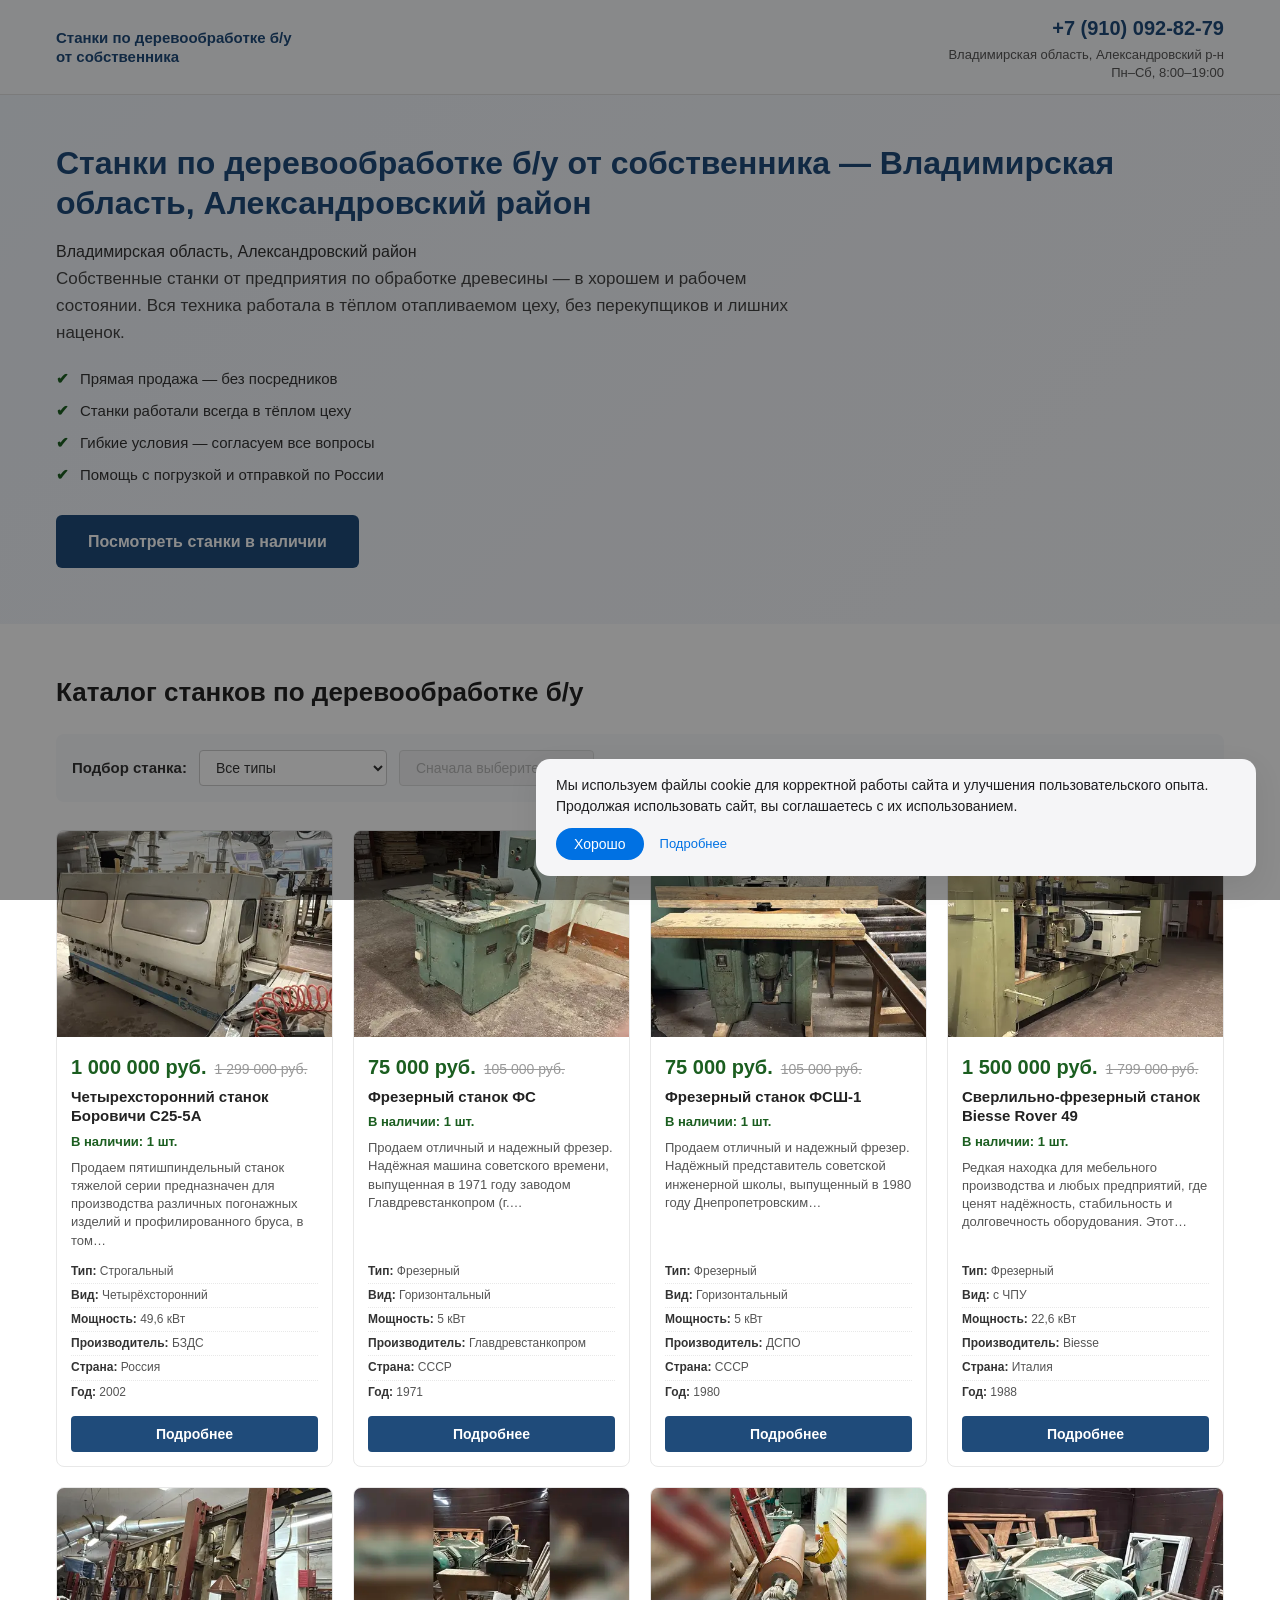
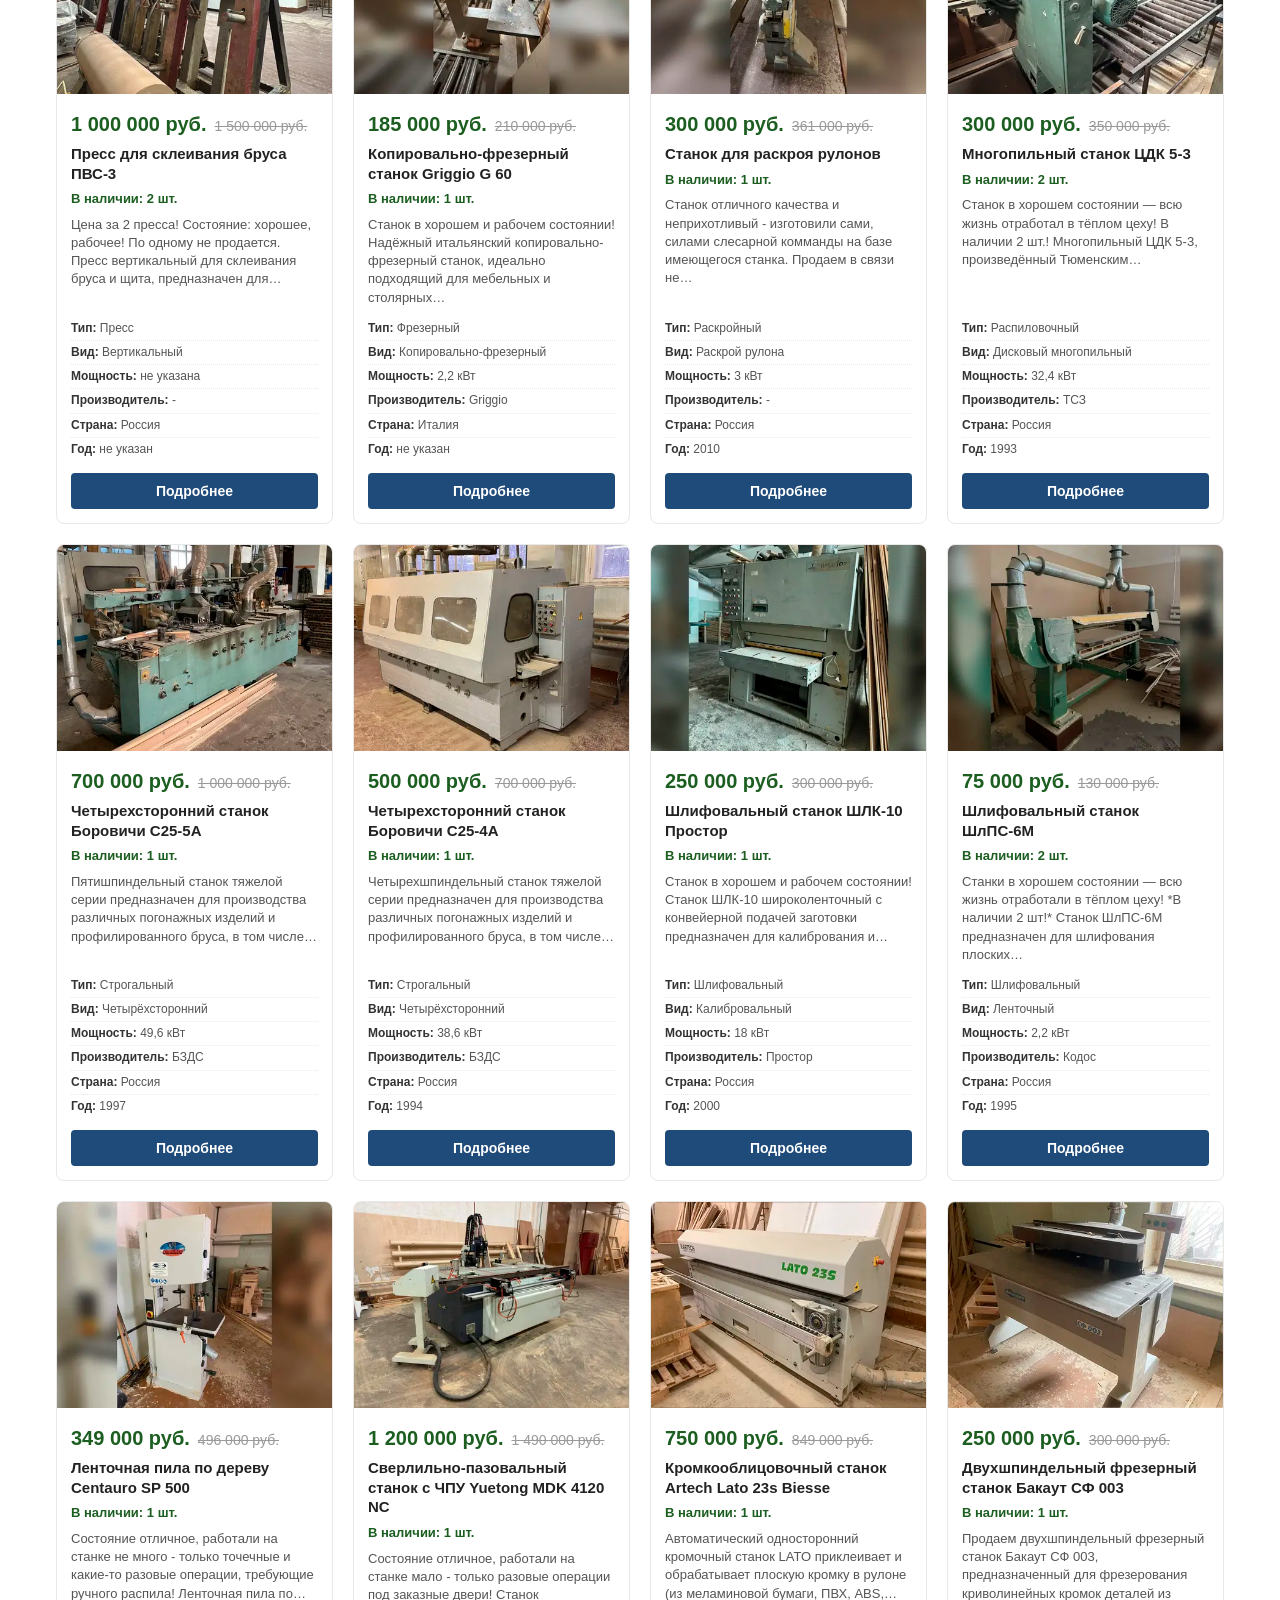
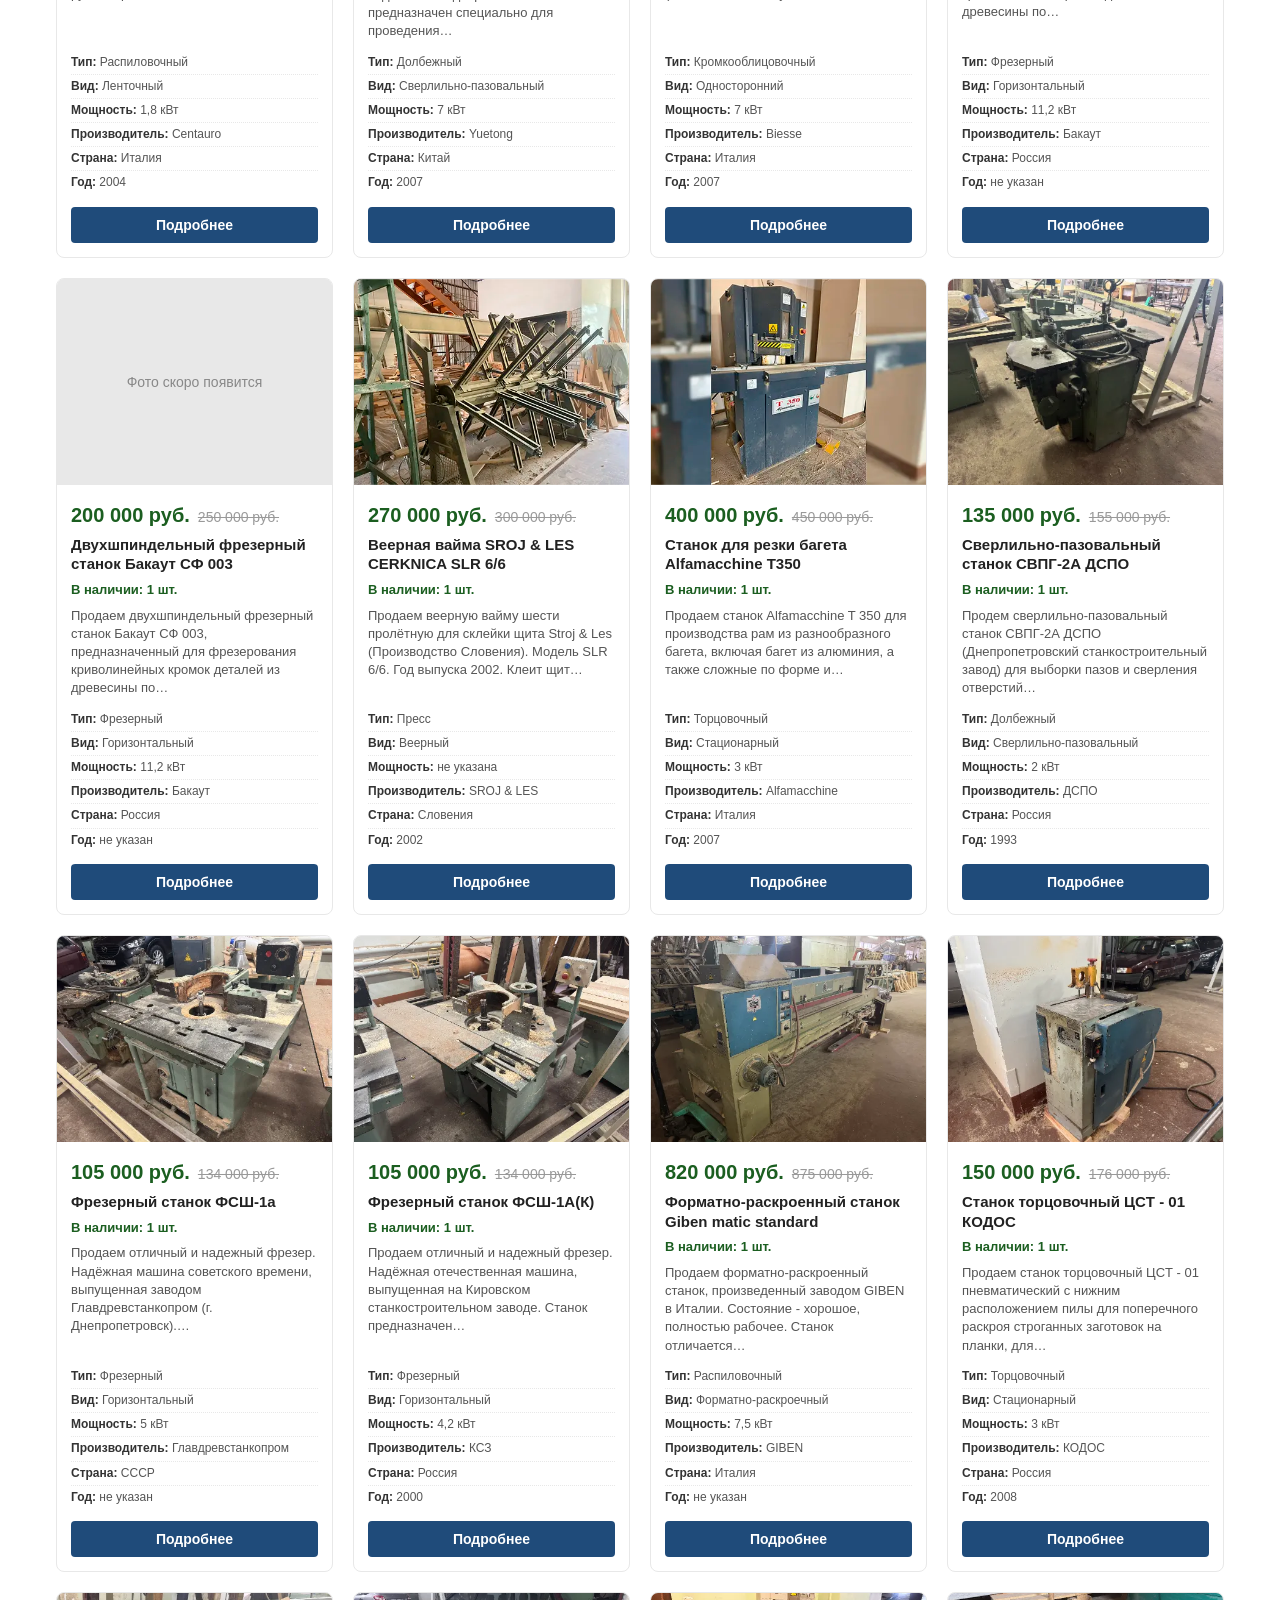
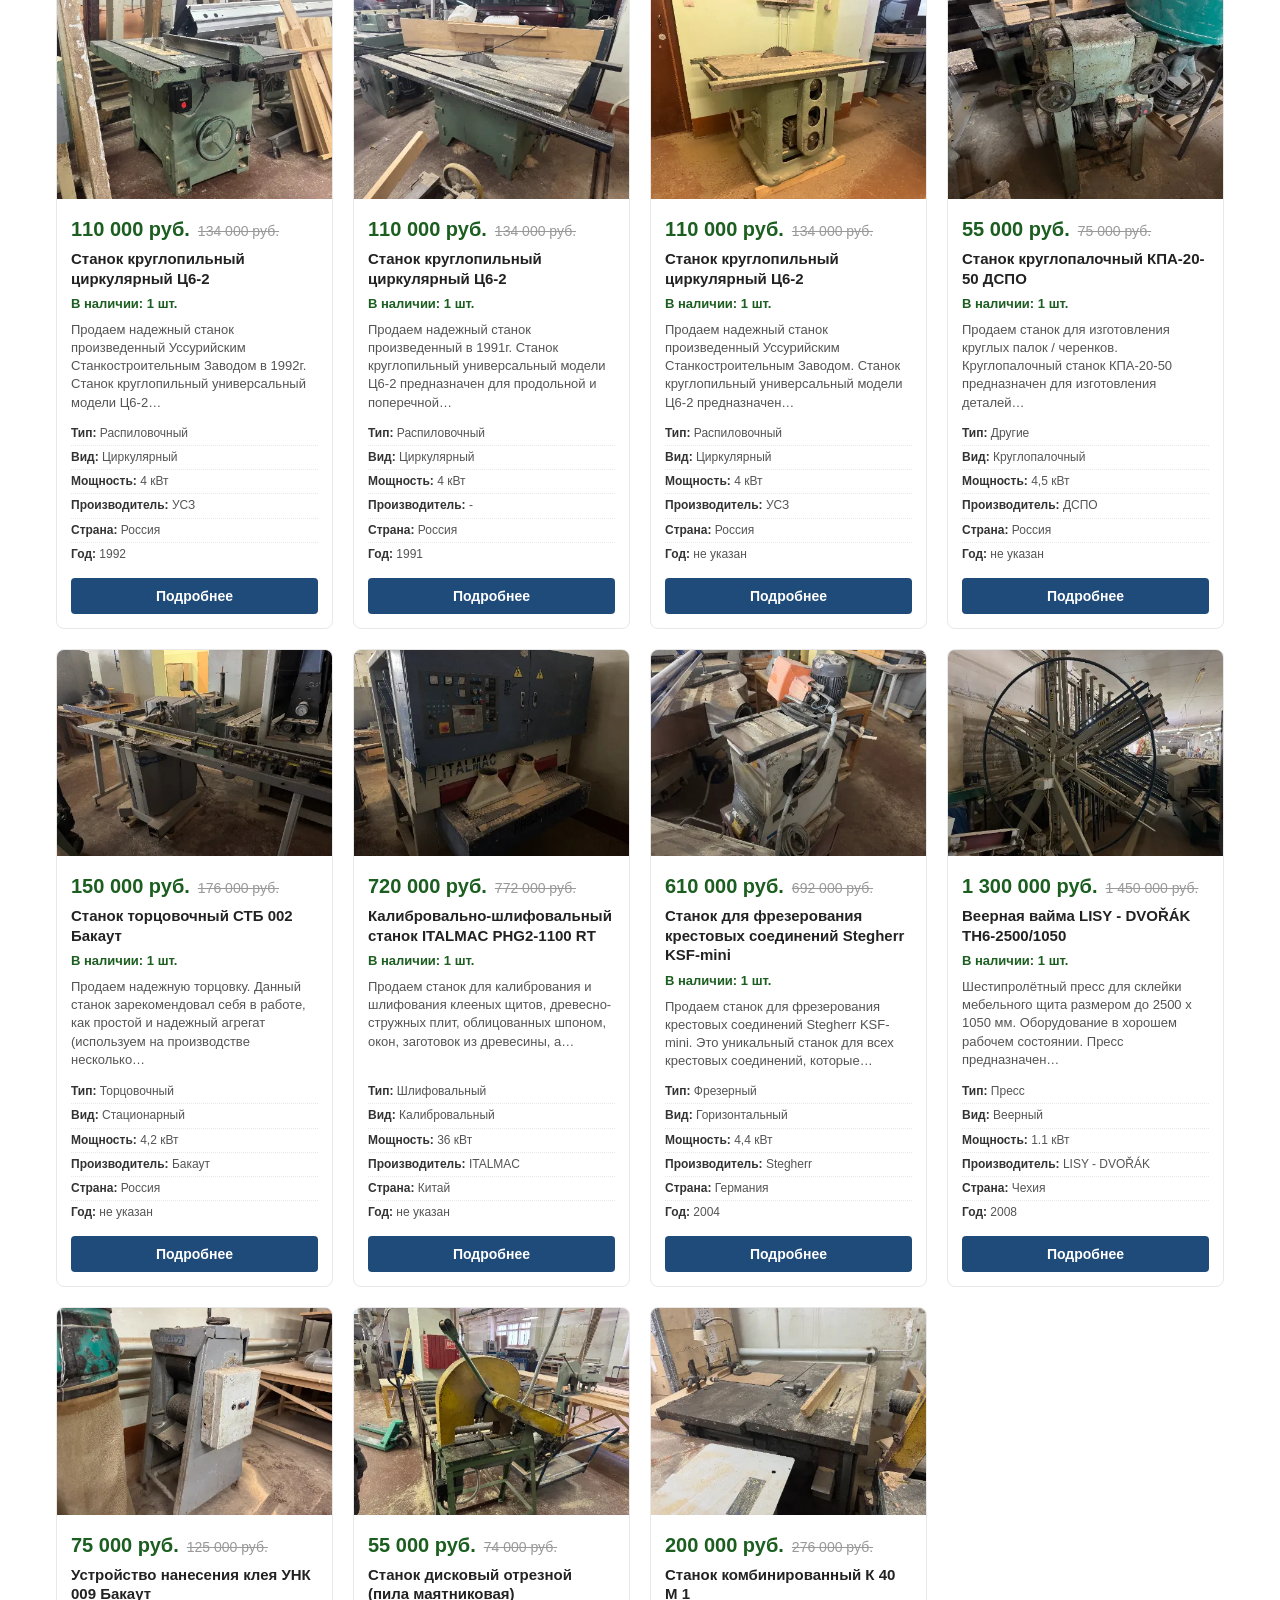
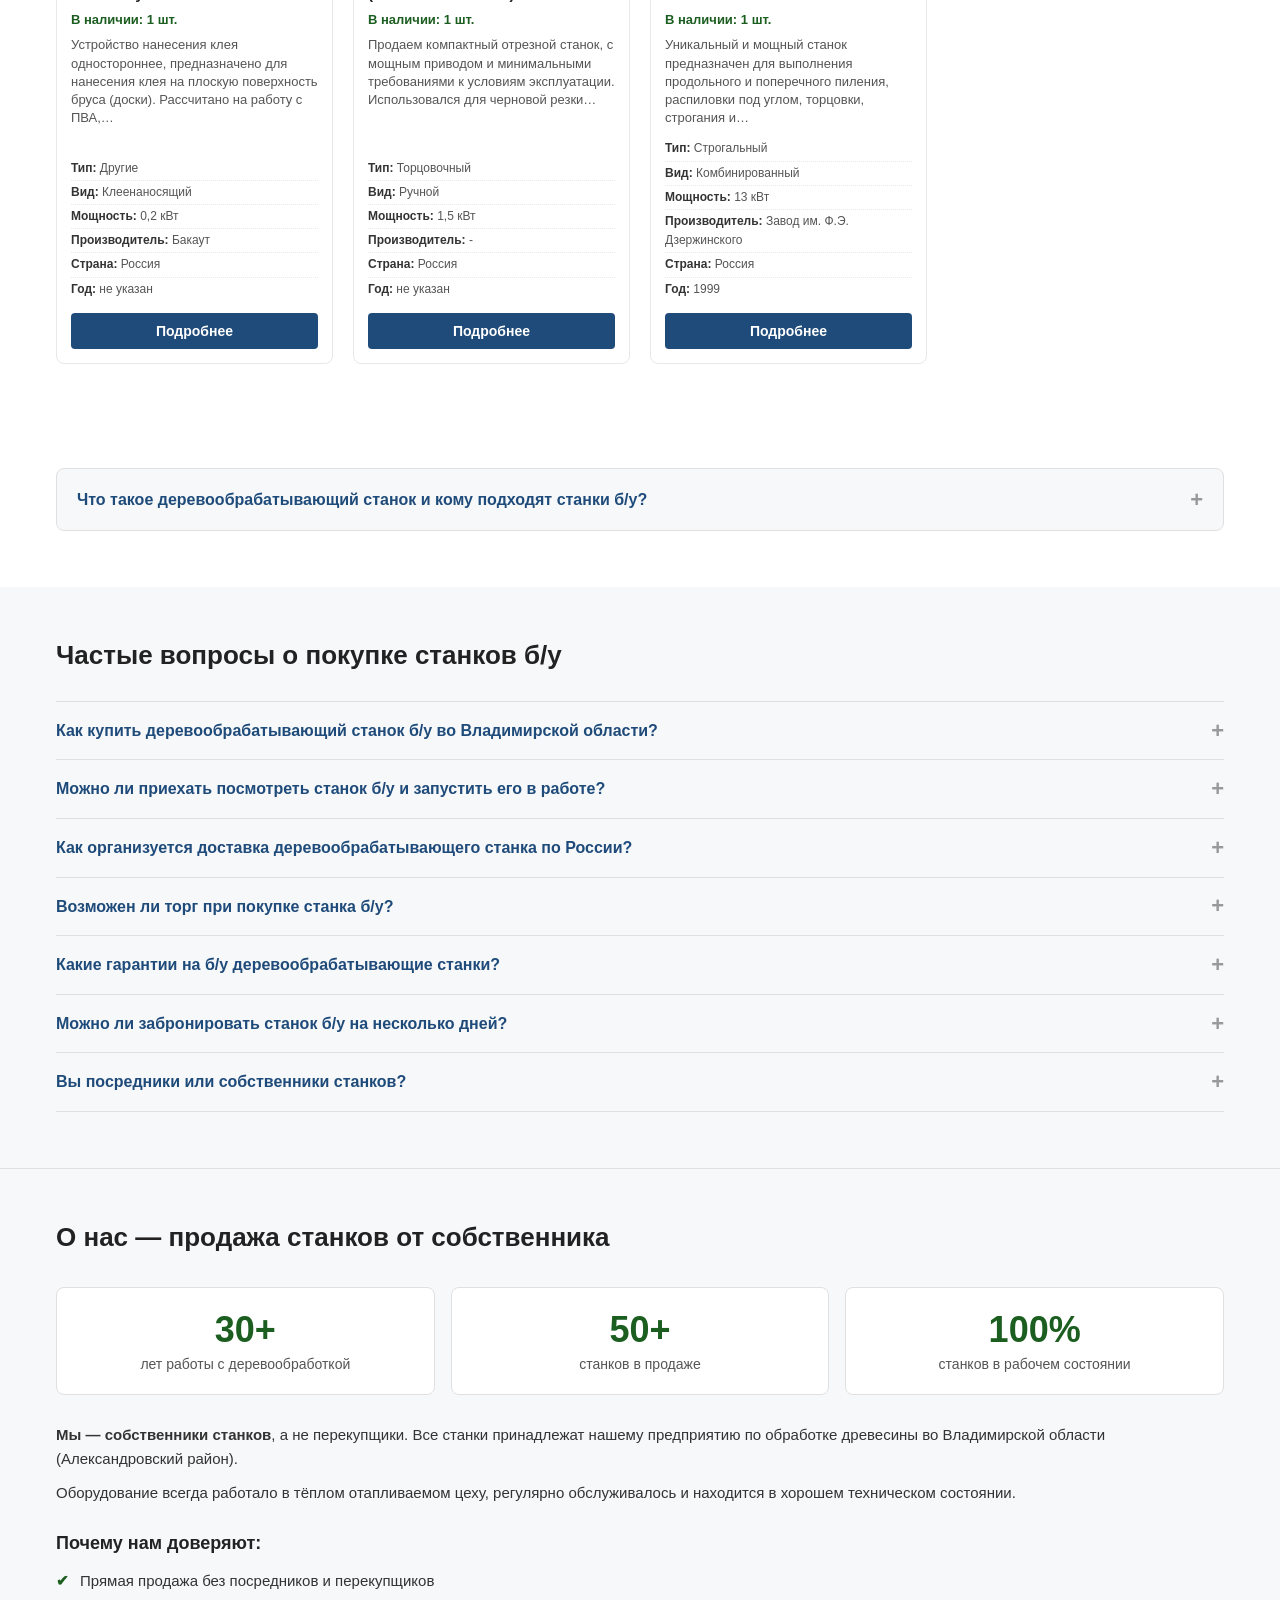
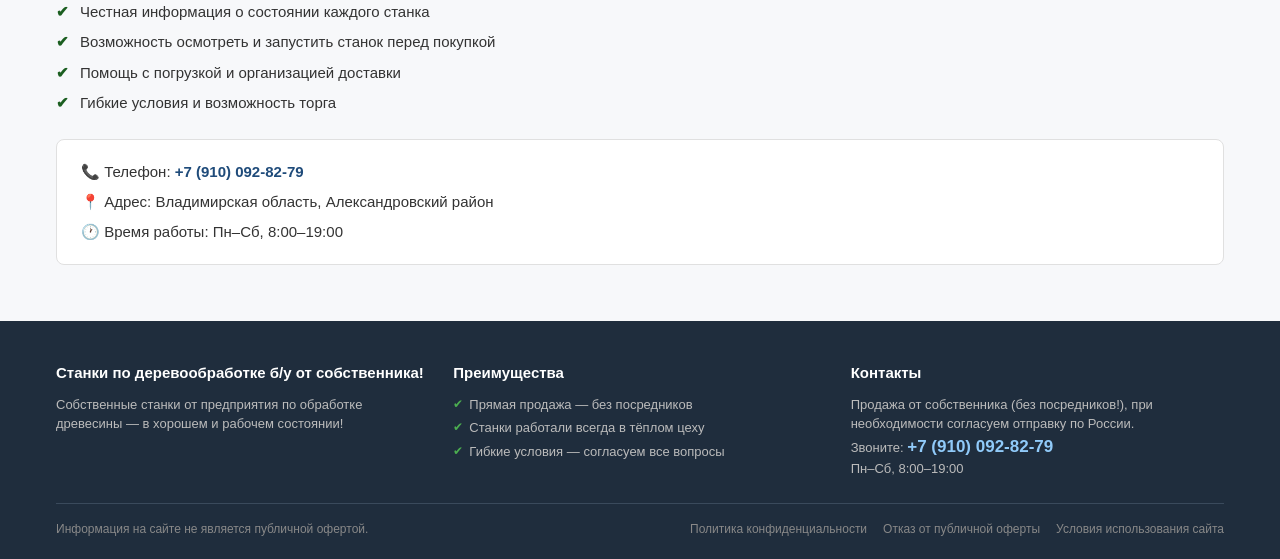
==== commit d9db9621: "Обновление проекта" ====
--- a/index.html
+++ b/index.html
@@ -425,6 +425,20 @@
       <p>Владелец сайта оставляет за собой право вносить изменения в содержание сайта и настоящие условия без предварительного уведомления пользователей.</p>
     </div>
   </div>
+
+  <div class="legal-modal" id="modal-cookie">
+    <div class="legal-modal-content">
+      <button class="modal-close" aria-label="Закрыть">&times;</button>
+      <h2>Условия использования сайта</h2>
+      <p class="disclaimer">Настоящий текст не является юридической консультацией. При необходимости получите профессиональную юридическую помощь.</p>
+      <p>Используя данный сайт, вы подтверждаете своё согласие с настоящими условиями. Если вы не согласны с каким-либо из условий, пожалуйста, прекратите использование сайта.</p>
+      <p>Информация на сайте предоставляется «как есть», без каких-либо гарантий полноты, точности и актуальности. Владелец сайта не несёт ответственности за любые убытки, прямые или косвенные, возникшие в результате использования или невозможности использования информации, размещённой на данном сайте.</p>
+      <p>Все материалы сайта (тексты, фотографии, описания) являются собственностью владельца сайта. Копирование, распространение или иное использование материалов без письменного согласия владельца запрещено.</p>
+      <p>Владелец сайта оставляет за собой право вносить изменения в содержание сайта и настоящие условия без предварительного уведомления пользователей.</p>
+    </div>
+  </div>
+
+
  <div class="lightbox" id="photo-lightbox">
     <button class="lightbox-close" aria-label="Закрыть">&times;</button>
     <button class="lightbox-arrow left" aria-label="Назад">&#10094;</button>
--- a/styles.css
+++ b/styles.css
@@ -582,4 +582,113 @@
   .stat-label { font-size: 12px; }
   .seller-trust ul li { font-size: 13px; }
   .seller-contact p { font-size: 13px; }
-}+}
+
+
+
+
+
+
+
+
+
+.cookie-banner {
+  position: fixed;
+  bottom: 24px;
+  right: 24px;
+  left: auto;
+  transform: none;
+  max-width: 720px;
+  width: auto;
+  min-width: 320px;
+  background: rgb(245 245 247);
+  backdrop-filter: saturate(180%) blur(20px);
+  -webkit-backdrop-filter: saturate(180%) blur(20px);
+  border-radius: 14px;
+  box-shadow: 0 10px 30px rgba(0, 0, 0, 0.08);
+  z-index: 2000;
+}
+
+.cookie-banner__content {
+  padding: 16px 20px;
+  display: flex;
+  flex-direction: column;
+  gap: 12px;
+}
+
+.cookie-banner p {
+  margin: 0;
+  font-size: 14px;
+  line-height: 1.45;
+  color: #1d1d1f;
+}
+
+.cookie-banner__actions {
+  display: flex;
+  align-items: center;
+  gap: 16px;
+}
+
+.cookie-banner button {
+  appearance: none;
+  border: none;
+  background: #0071e3;
+  color: #fff;
+  font-size: 14px;
+  padding: 8px 18px;
+  border-radius: 999px;
+  cursor: pointer;
+  transition: background 0.2s ease;
+}
+
+.cookie-banner button:hover {
+  background: #0077ed;
+}
+
+.cookie-banner a {
+  font-size: 13px;
+  color: #0071e3;
+  text-decoration: none;
+}
+
+.cookie-banner a:hover {
+  text-decoration: underline;
+}
+
+
+
+@media (max-width: 768px) {
+  .cookie-banner {
+    left: 50%;
+    right: auto;
+    transform: translateX(-50%);
+    width: calc(100% - 32px);
+    min-width: auto;
+    max-width: 720px;
+  }
+}
+
+
+
+
+
+
+
+
+
+
+
+.cookie-overlay {
+    position: fixed;
+    inset: 0;
+    background: rgba(0,0,0,.45);
+    z-index: 999;
+}
+
+
+
+.cookie-banner,
+.cookie-banner * {
+    pointer-events: auto;
+}
+.cookie-banner button { pointer-events: auto !important; }   
--- a/styles.css
+++ b/styles.css
@@ -582,4 +582,113 @@
   .stat-label { font-size: 12px; }
   .seller-trust ul li { font-size: 13px; }
   .seller-contact p { font-size: 13px; }
-}+}
+
+
+
+
+
+
+
+
+
+.cookie-banner {
+  position: fixed;
+  bottom: 24px;
+  right: 24px;
+  left: auto;
+  transform: none;
+  max-width: 720px;
+  width: auto;
+  min-width: 320px;
+  background: rgb(245 245 247);
+  backdrop-filter: saturate(180%) blur(20px);
+  -webkit-backdrop-filter: saturate(180%) blur(20px);
+  border-radius: 14px;
+  box-shadow: 0 10px 30px rgba(0, 0, 0, 0.08);
+  z-index: 2000;
+}
+
+.cookie-banner__content {
+  padding: 16px 20px;
+  display: flex;
+  flex-direction: column;
+  gap: 12px;
+}
+
+.cookie-banner p {
+  margin: 0;
+  font-size: 14px;
+  line-height: 1.45;
+  color: #1d1d1f;
+}
+
+.cookie-banner__actions {
+  display: flex;
+  align-items: center;
+  gap: 16px;
+}
+
+.cookie-banner button {
+  appearance: none;
+  border: none;
+  background: #0071e3;
+  color: #fff;
+  font-size: 14px;
+  padding: 8px 18px;
+  border-radius: 999px;
+  cursor: pointer;
+  transition: background 0.2s ease;
+}
+
+.cookie-banner button:hover {
+  background: #0077ed;
+}
+
+.cookie-banner a {
+  font-size: 13px;
+  color: #0071e3;
+  text-decoration: none;
+}
+
+.cookie-banner a:hover {
+  text-decoration: underline;
+}
+
+
+
+@media (max-width: 768px) {
+  .cookie-banner {
+    left: 50%;
+    right: auto;
+    transform: translateX(-50%);
+    width: calc(100% - 32px);
+    min-width: auto;
+    max-width: 720px;
+  }
+}
+
+
+
+
+
+
+
+
+
+
+
+.cookie-overlay {
+    position: fixed;
+    inset: 0;
+    background: rgba(0,0,0,.45);
+    z-index: 999;
+}
+
+
+
+.cookie-banner,
+.cookie-banner * {
+    pointer-events: auto;
+}
+.cookie-banner button { pointer-events: auto !important; }   
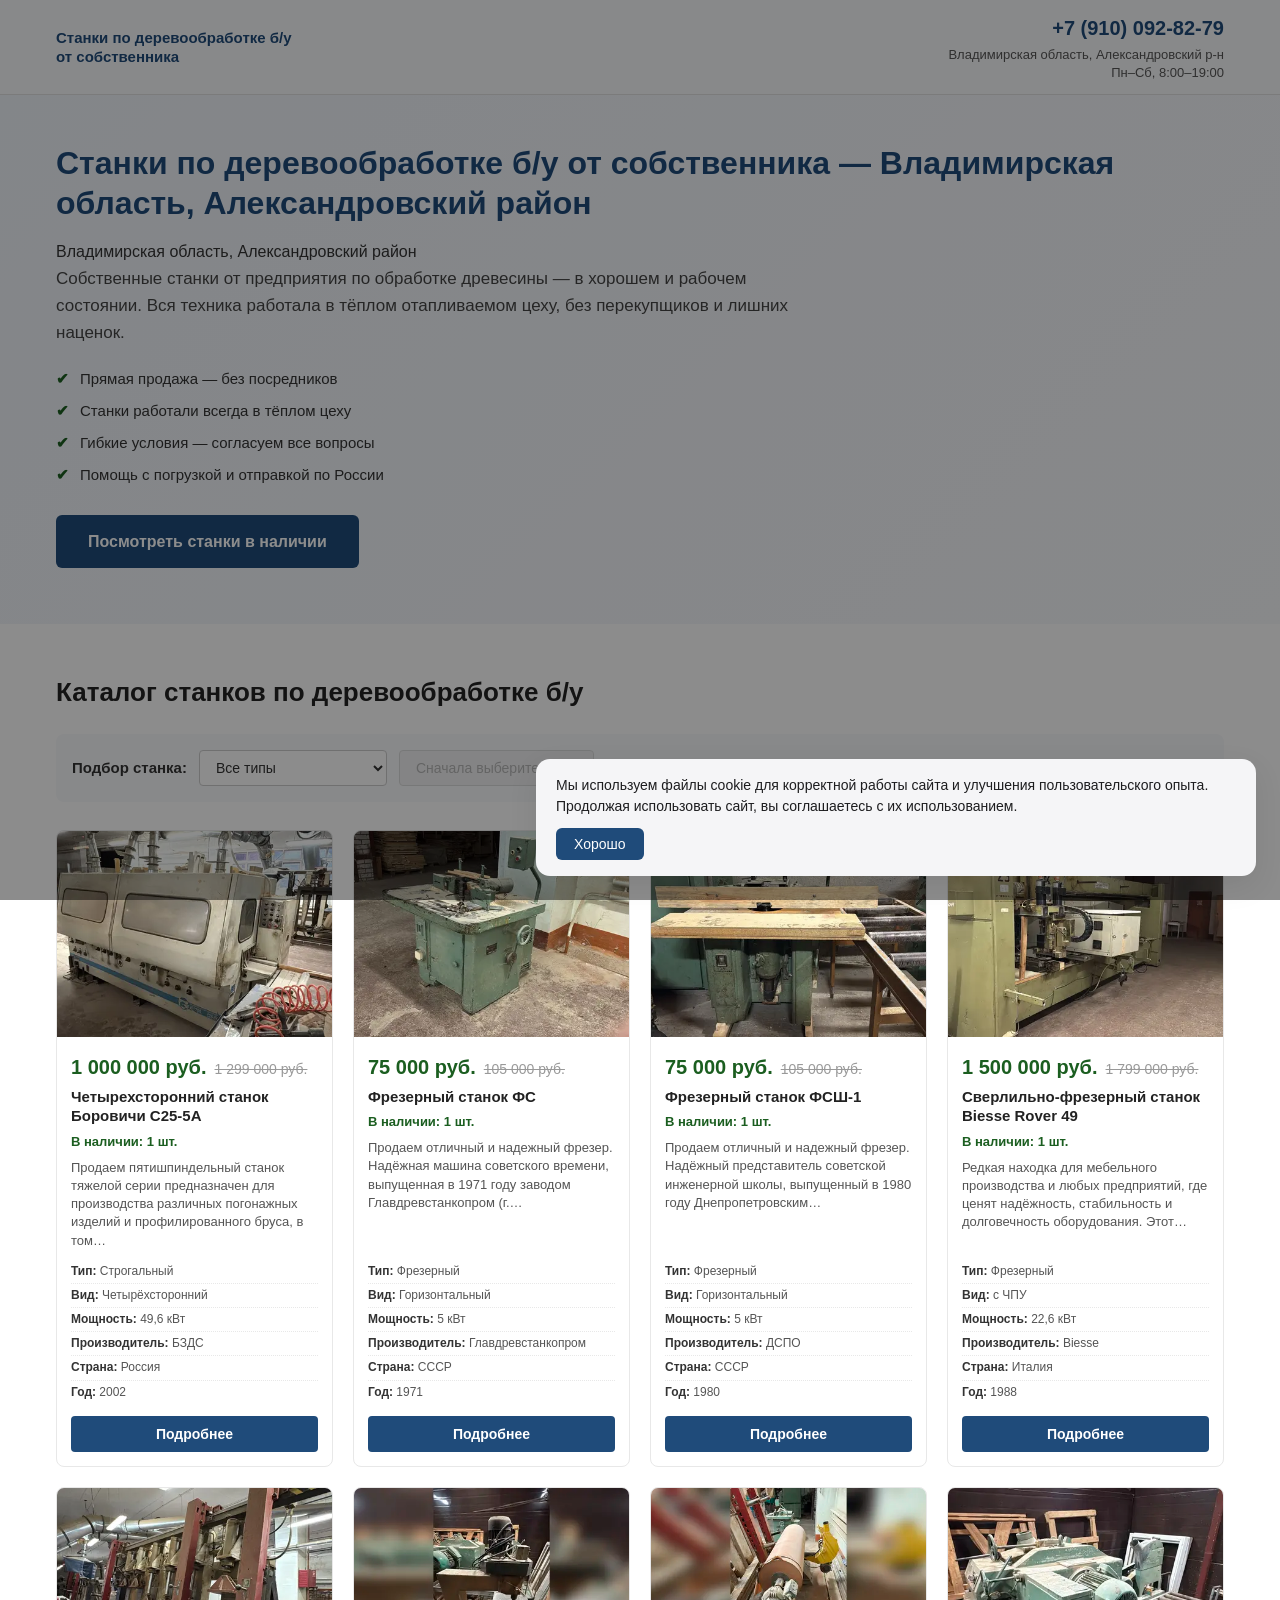
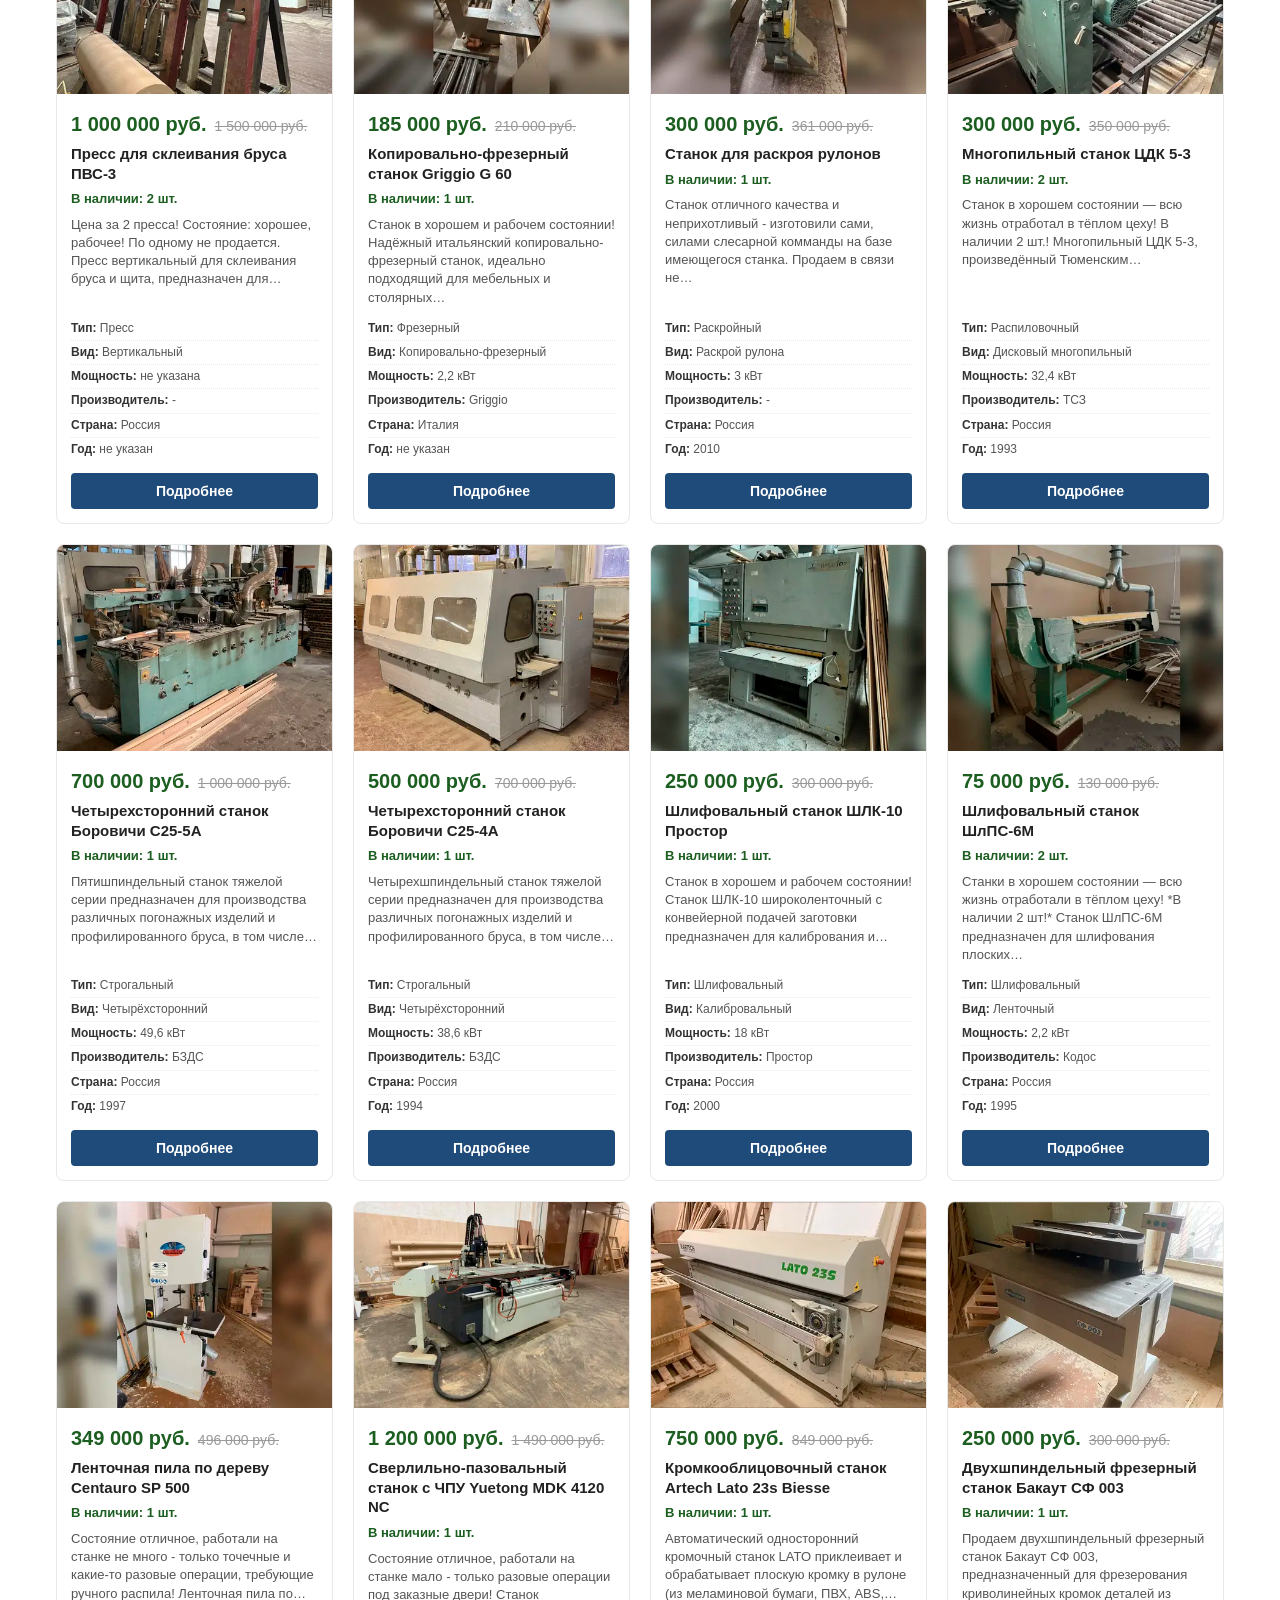
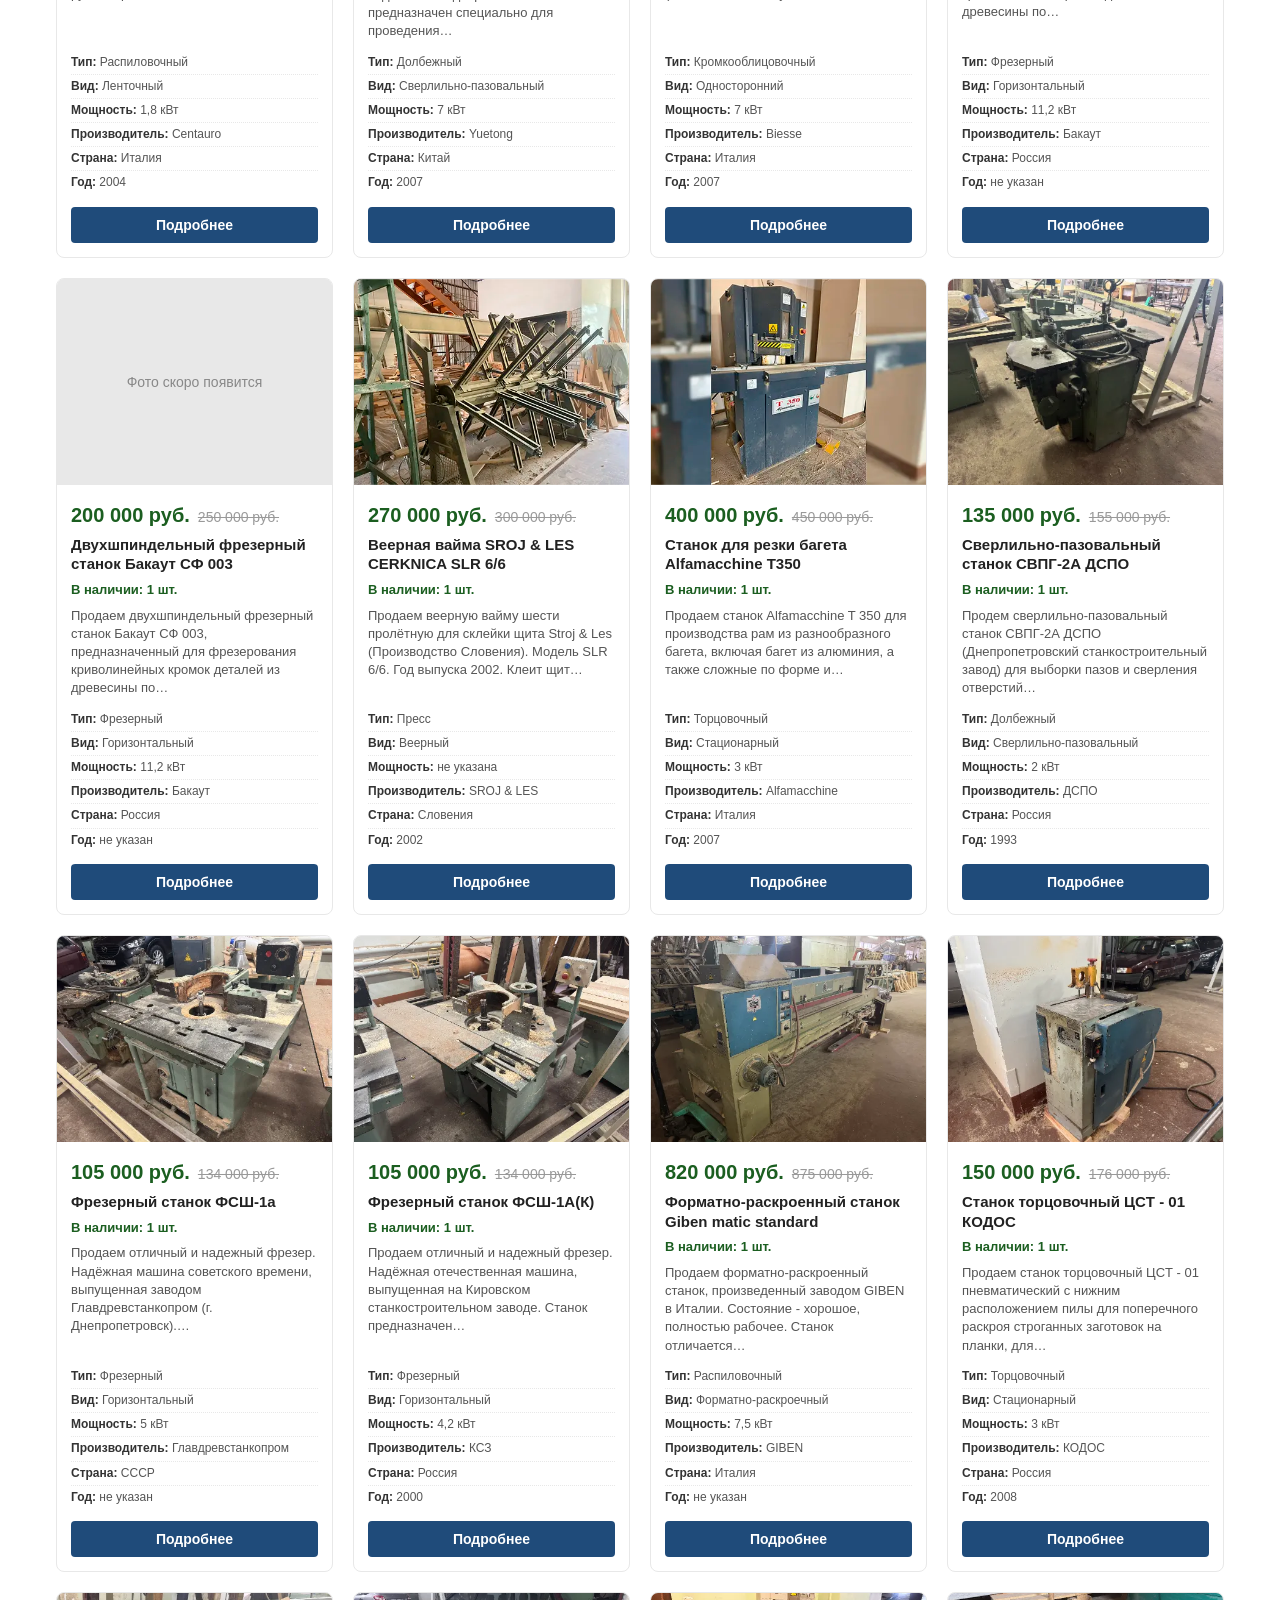
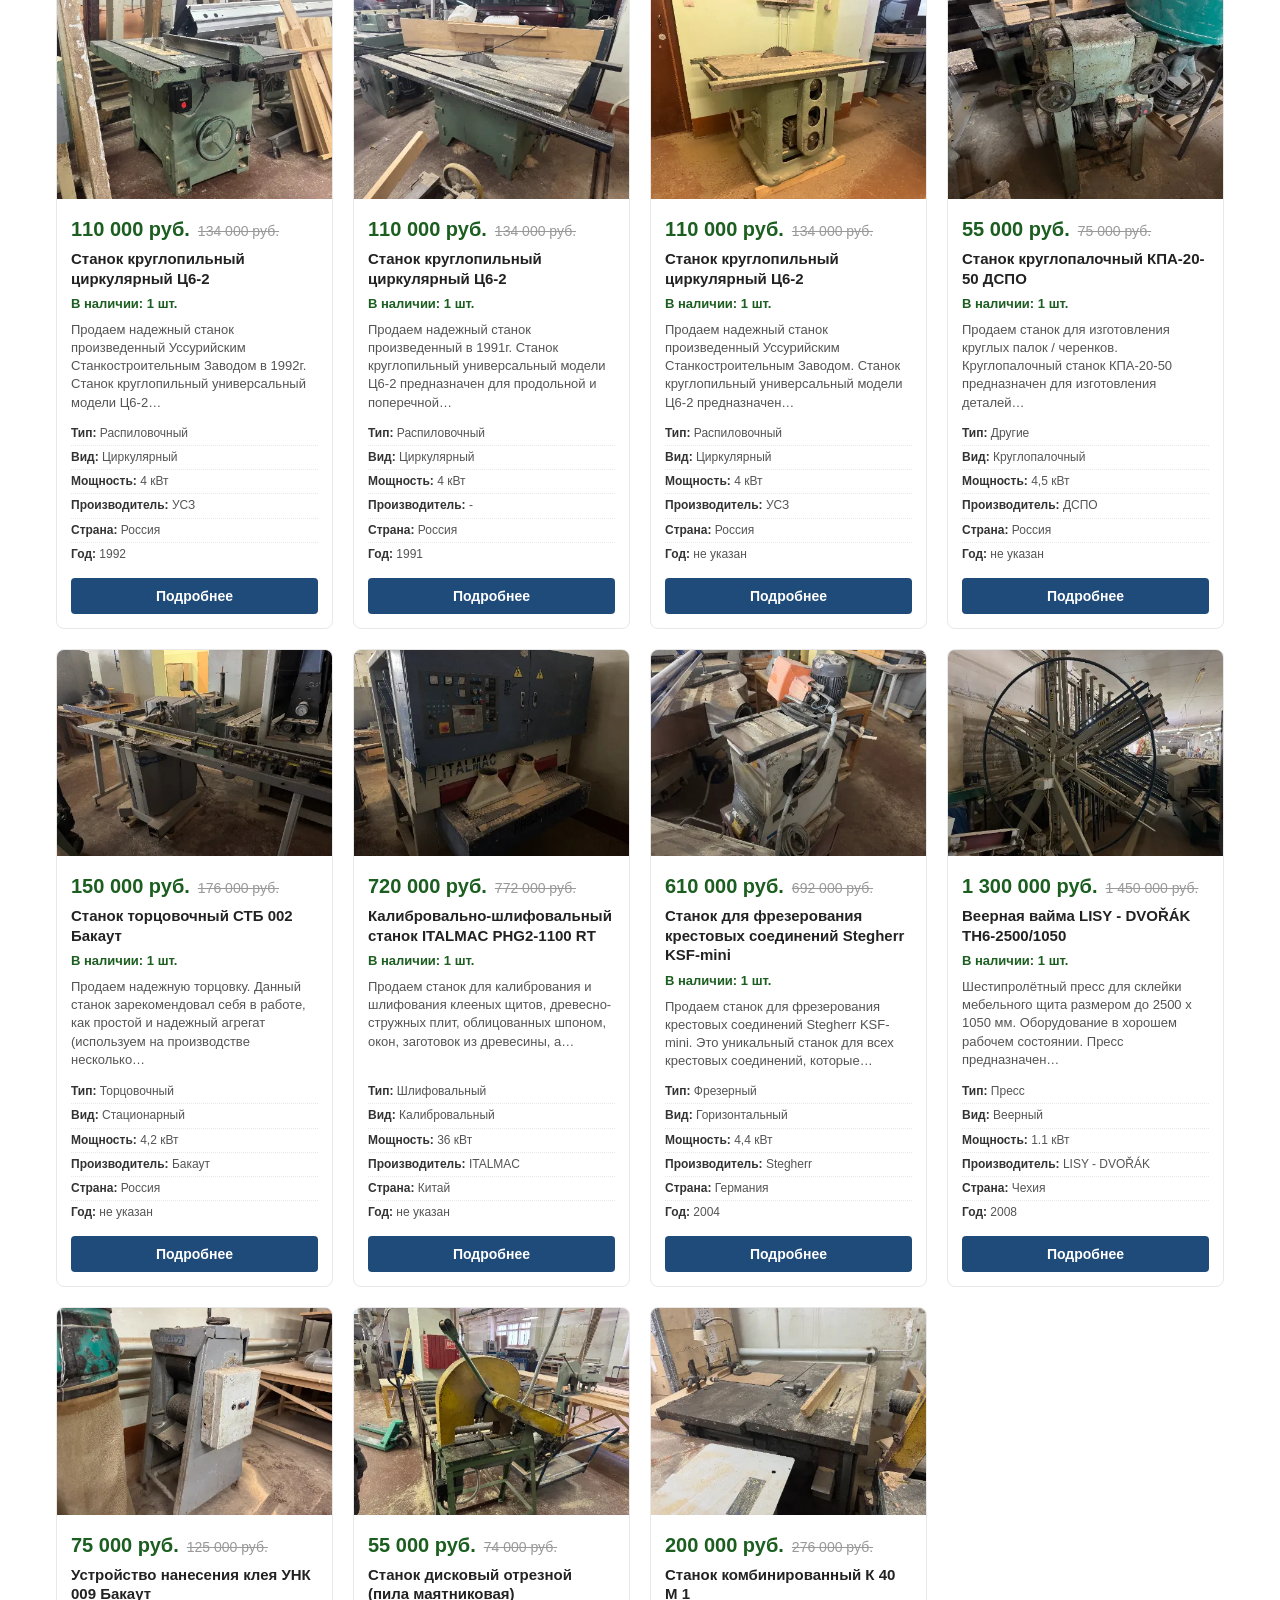
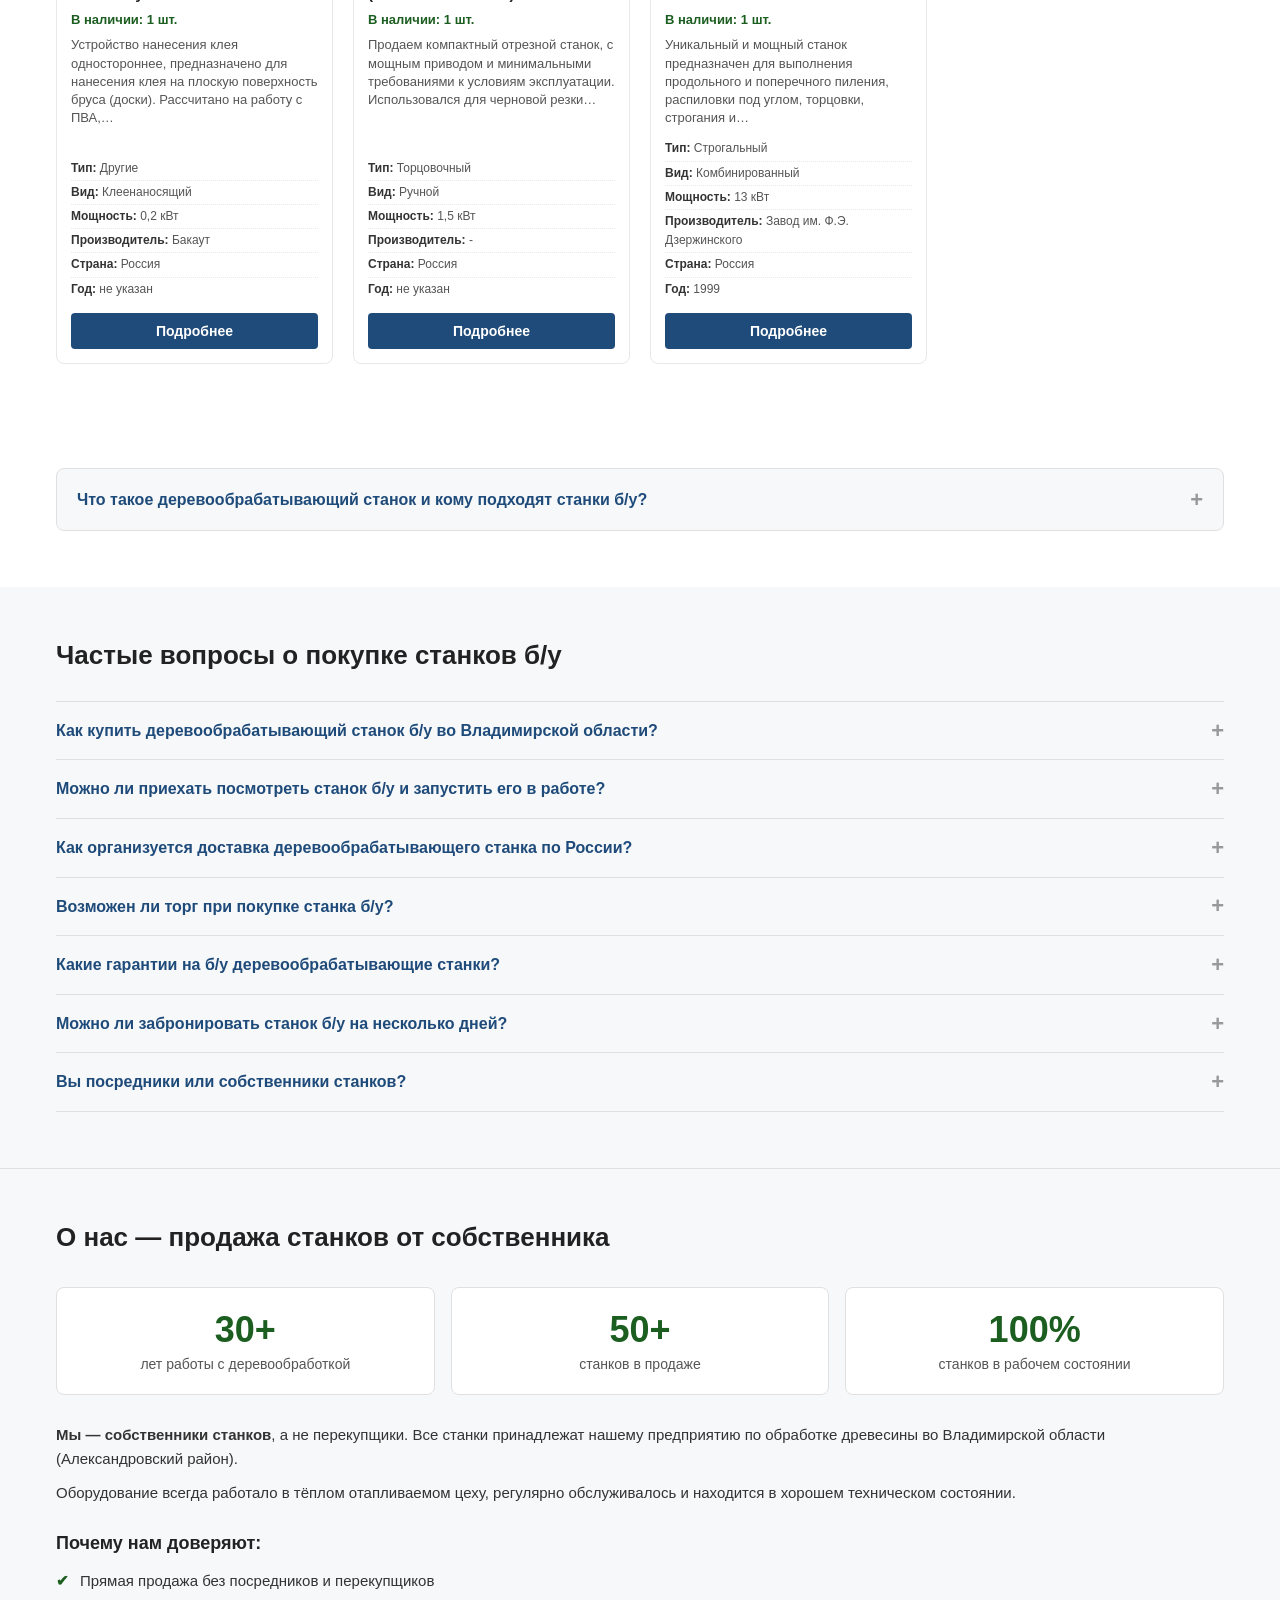
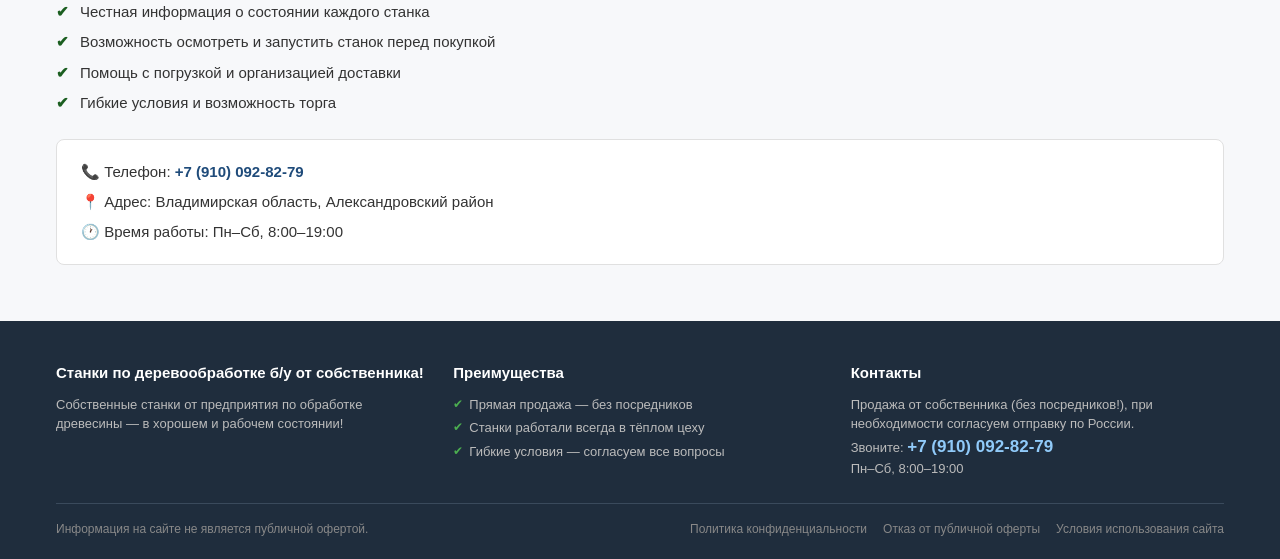
==== commit 530787d1: "Обновление проекта" ====
--- a/index.html
+++ b/index.html
@@ -476,7 +476,6 @@
             </p>
             <div class="cookie-banner__actions">
                 <button id="cookieAccept">Хорошо</button>
-                <a href="/cookie-policy.html">Подробнее</a>
             </div>
         </div>
     `;
--- a/styles.css
+++ b/styles.css
@@ -632,22 +632,22 @@
 .cookie-banner button {
   appearance: none;
   border: none;
-  background: #0071e3;
+  background: #1f4b7a;
   color: #fff;
   font-size: 14px;
   padding: 8px 18px;
-  border-radius: 999px;
+  border-radius: 6px;
   cursor: pointer;
   transition: background 0.2s ease;
 }
 
 .cookie-banner button:hover {
-  background: #0077ed;
+  background: #337dcc;
 }
 
 .cookie-banner a {
   font-size: 13px;
-  color: #0071e3;
+  color: #1f4b7a;
   text-decoration: none;
 }
 
--- a/styles.css
+++ b/styles.css
@@ -632,22 +632,22 @@
 .cookie-banner button {
   appearance: none;
   border: none;
-  background: #0071e3;
+  background: #1f4b7a;
   color: #fff;
   font-size: 14px;
   padding: 8px 18px;
-  border-radius: 999px;
+  border-radius: 6px;
   cursor: pointer;
   transition: background 0.2s ease;
 }
 
 .cookie-banner button:hover {
-  background: #0077ed;
+  background: #337dcc;
 }
 
 .cookie-banner a {
   font-size: 13px;
-  color: #0071e3;
+  color: #1f4b7a;
   text-decoration: none;
 }
 
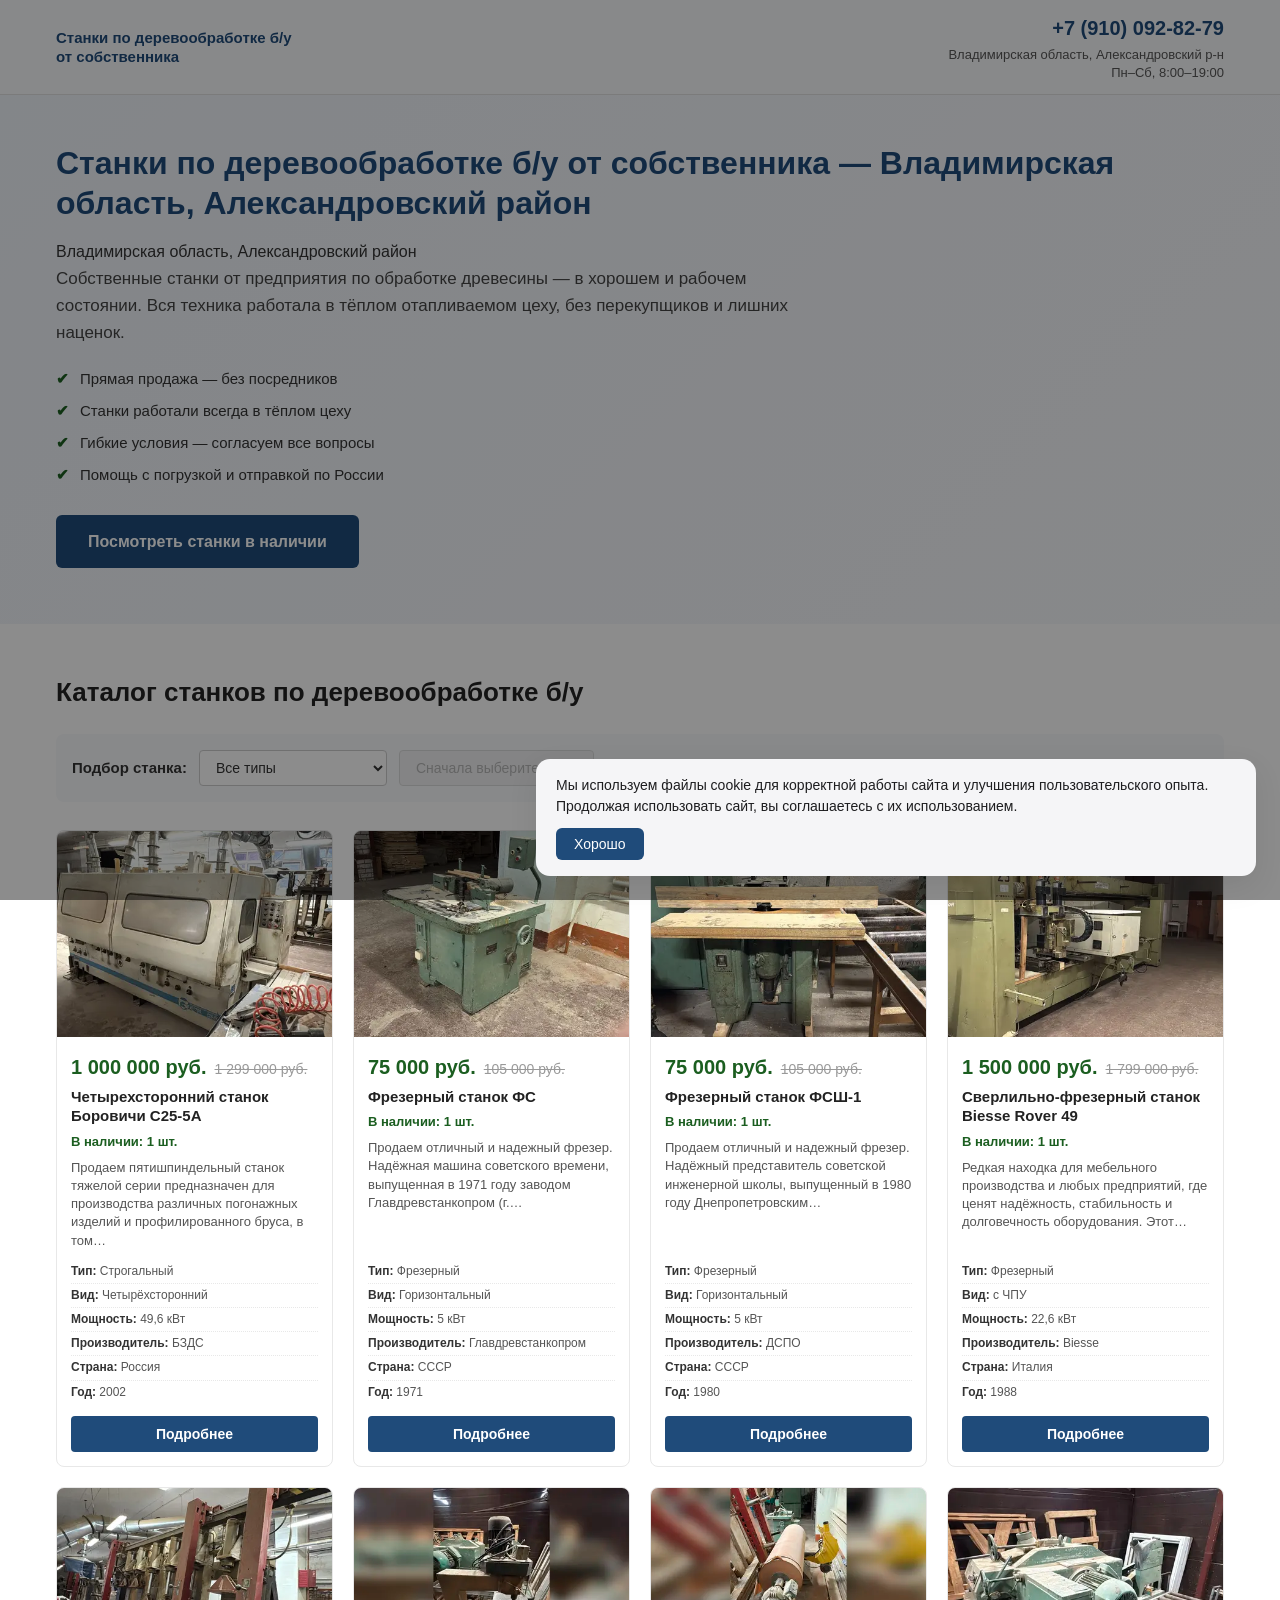
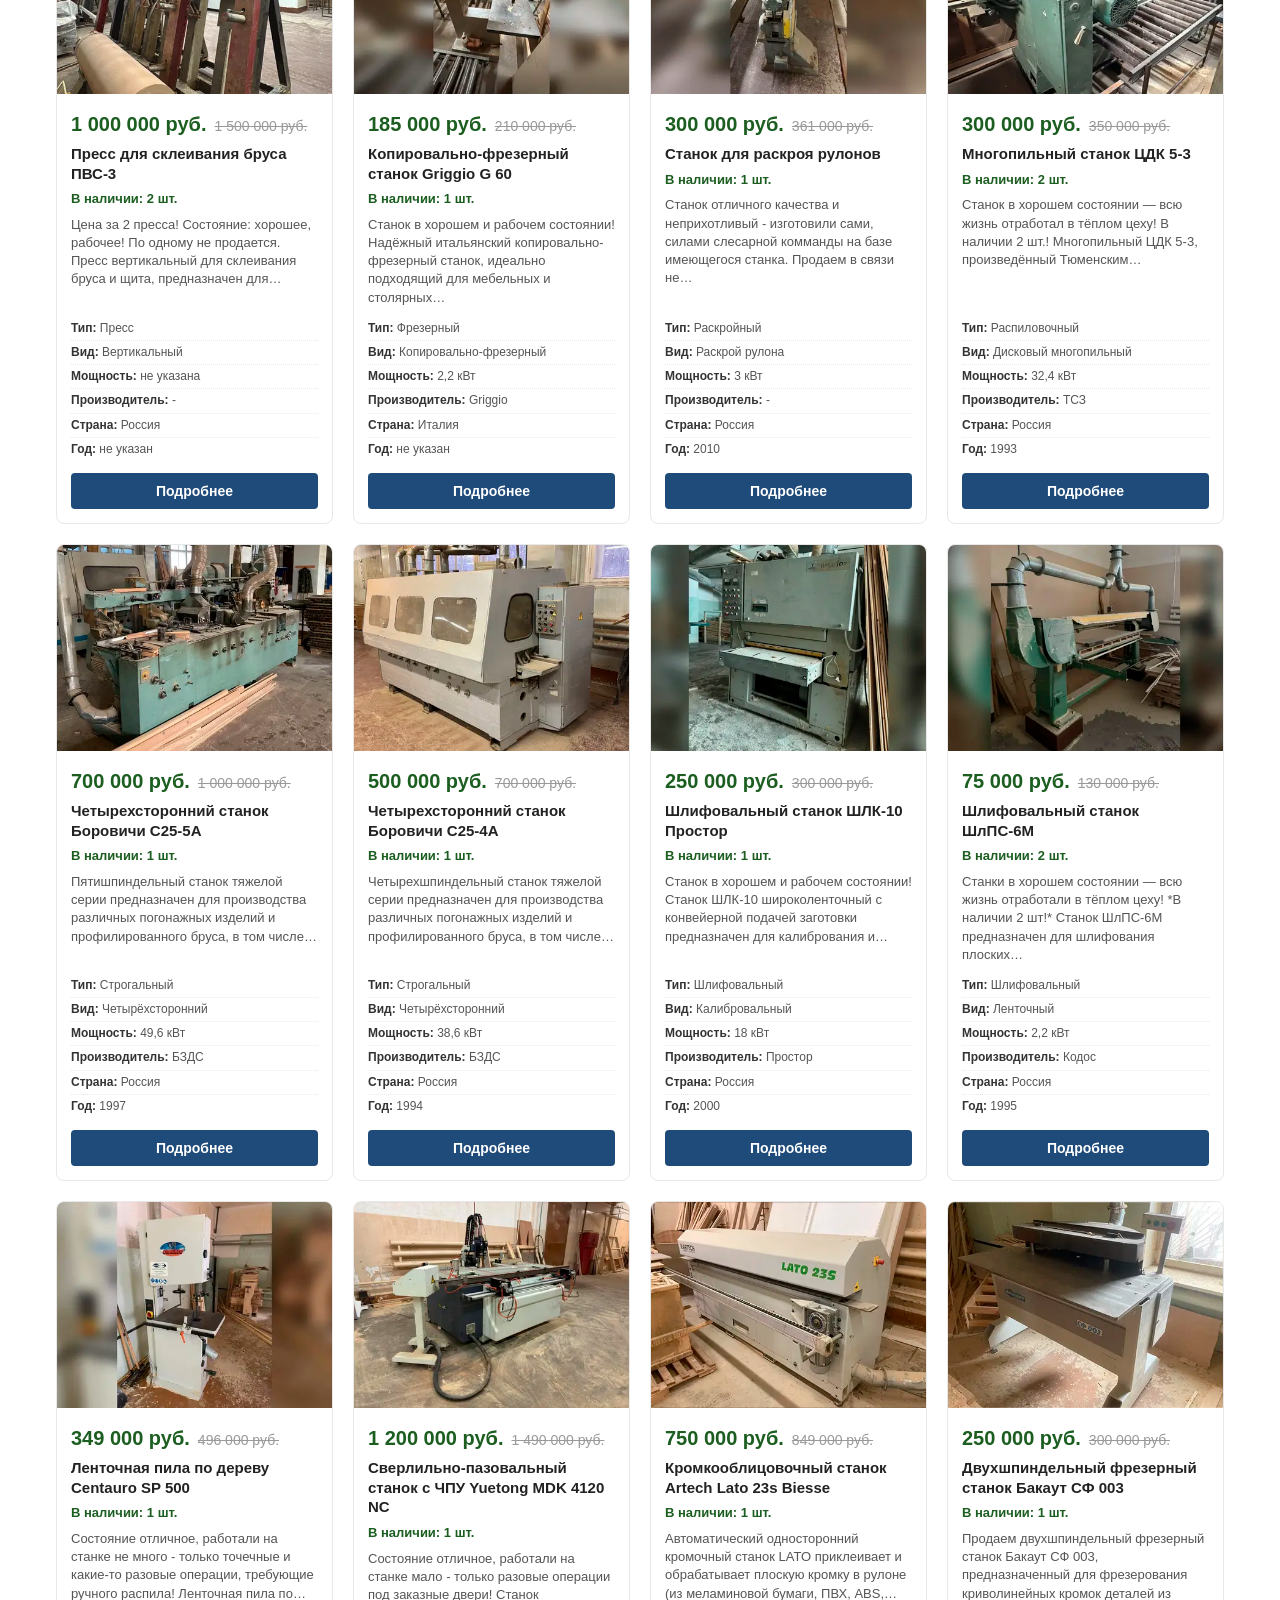
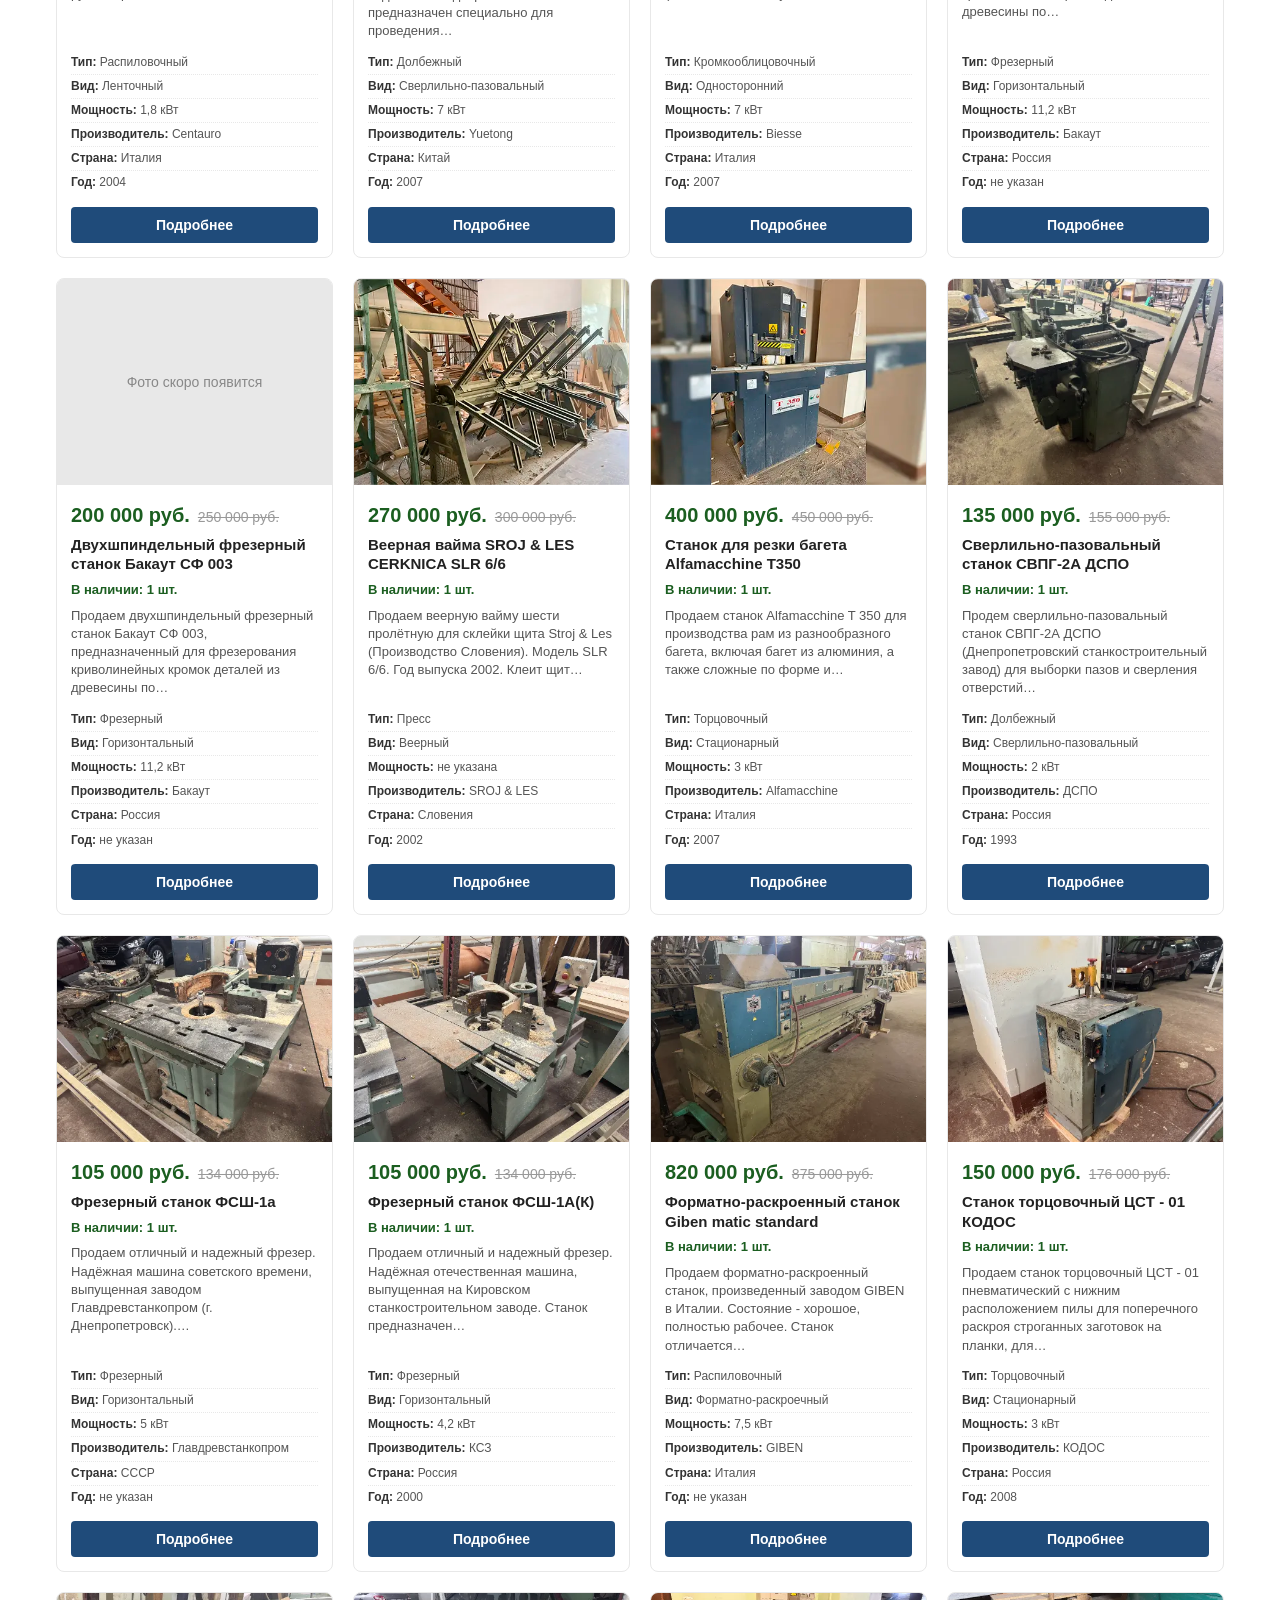
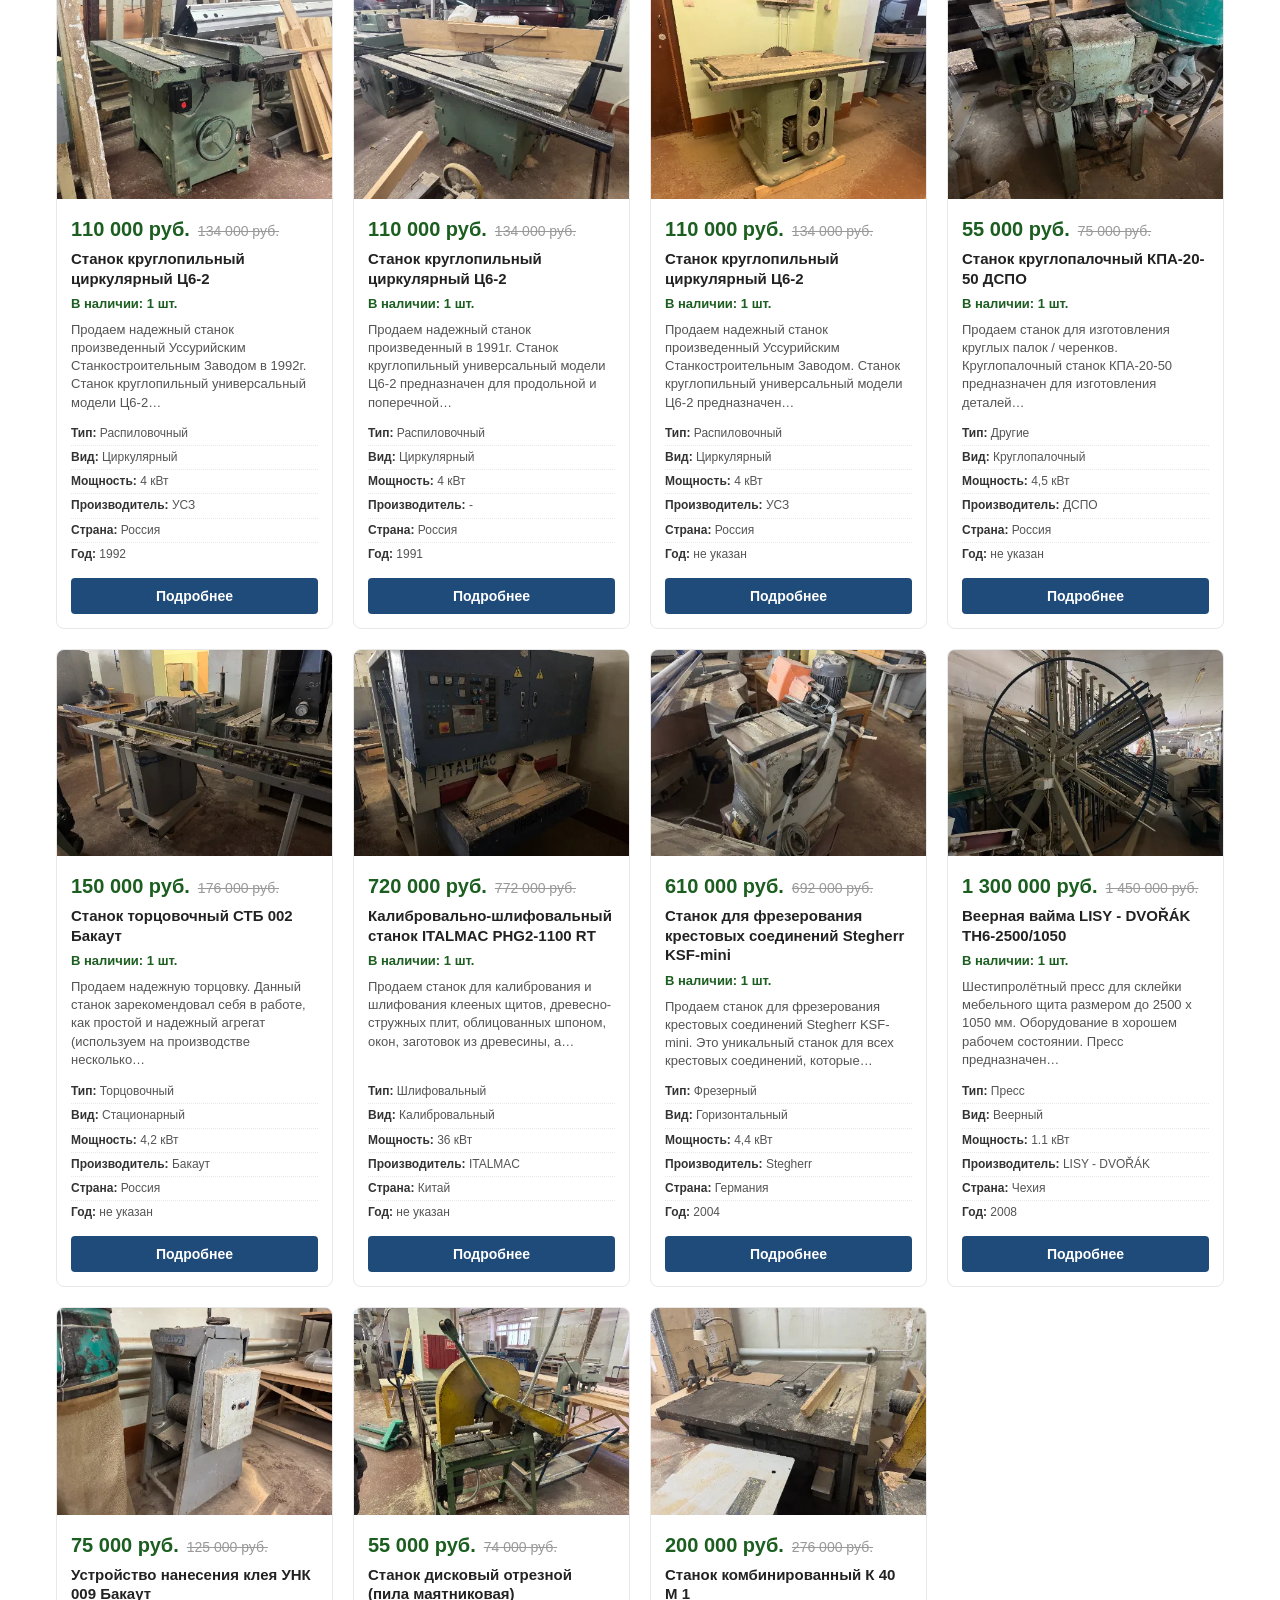
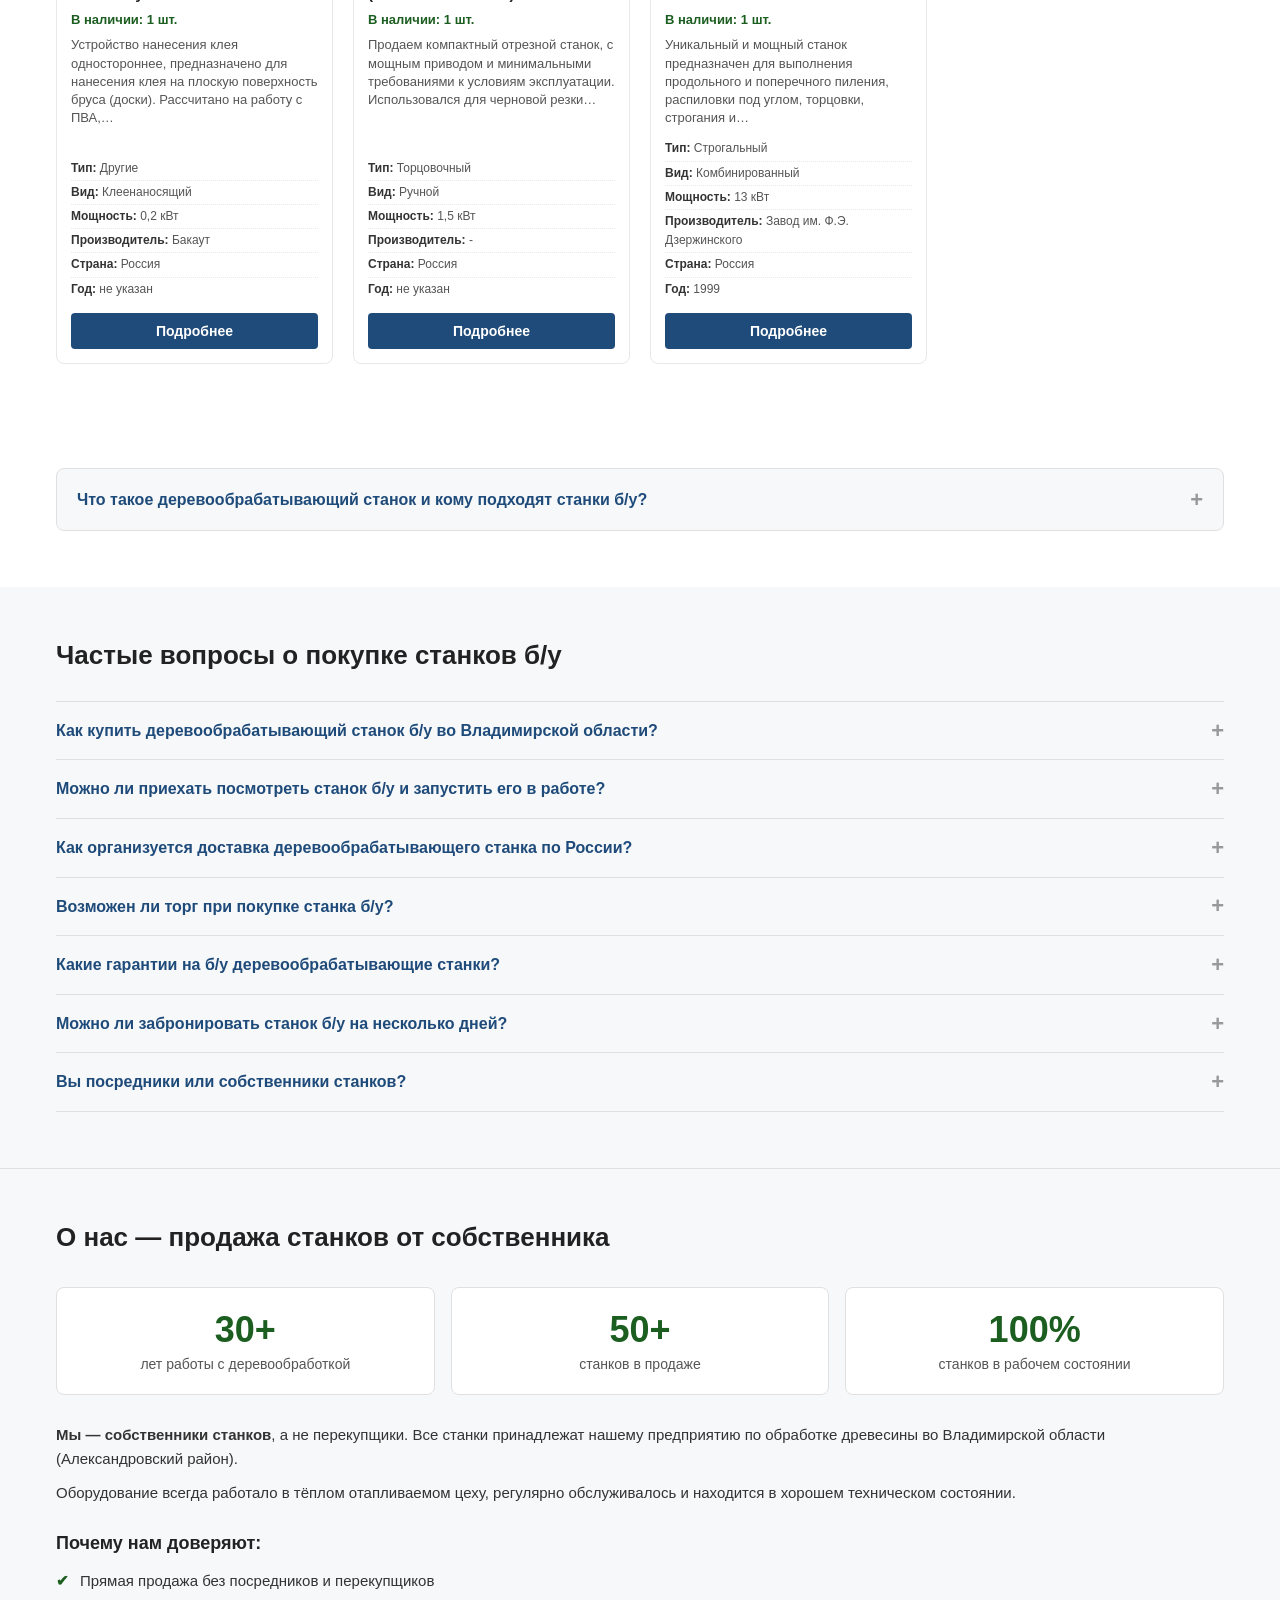
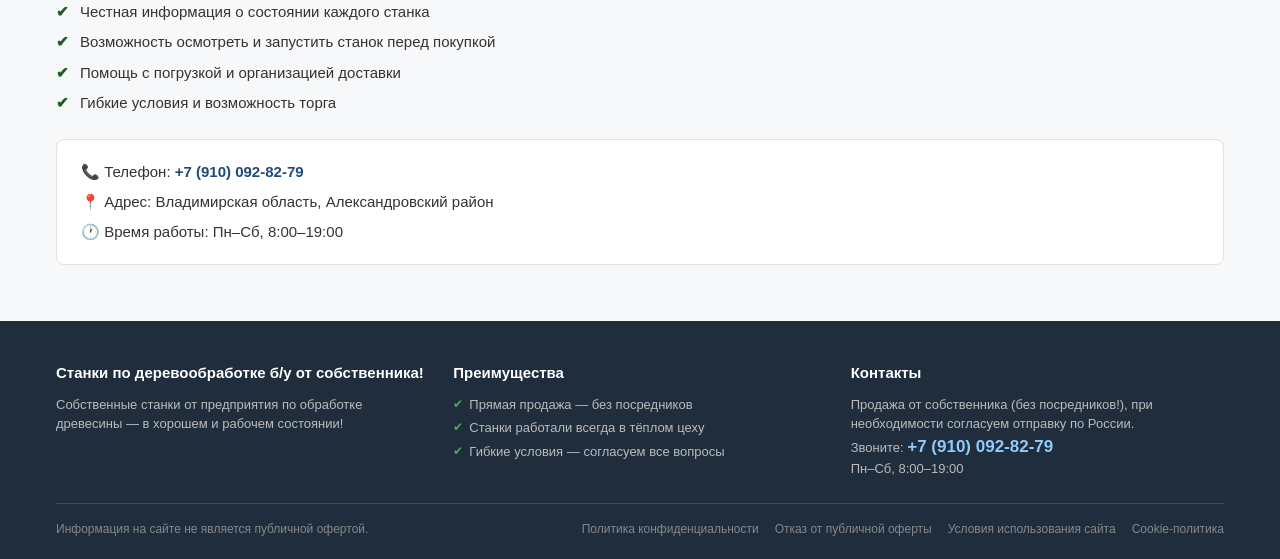
==== commit 2ef258c4: "Обновление проекта" ====
--- a/index.html
+++ b/index.html
@@ -381,6 +381,7 @@
           <a href="#" data-legal="modal-privacy">Политика конфиденциальности</a>
           <a href="#" data-legal="modal-offer">Отказ от публичной оферты</a>
           <a href="#" data-legal="modal-terms">Условия использования сайта</a>
+          <a href="#" data-legal="modal-cookie">Cookie-политика</a>
         </div>
       </div>
     </div>
@@ -429,7 +430,7 @@
   <div class="legal-modal" id="modal-cookie">
     <div class="legal-modal-content">
       <button class="modal-close" aria-label="Закрыть">&times;</button>
-      <h2>Условия использования сайта</h2>
+      <h2>Cookie-политика</h2>
       <p class="disclaimer">Настоящий текст не является юридической консультацией. При необходимости получите профессиональную юридическую помощь.</p>
       <p>Используя данный сайт, вы подтверждаете своё согласие с настоящими условиями. Если вы не согласны с каким-либо из условий, пожалуйста, прекратите использование сайта.</p>
       <p>Информация на сайте предоставляется «как есть», без каких-либо гарантий полноты, точности и актуальности. Владелец сайта не несёт ответственности за любые убытки, прямые или косвенные, возникшие в результате использования или невозможности использования информации, размещённой на данном сайте.</p>
--- a/styles.css
+++ b/styles.css
@@ -642,7 +642,7 @@
 }
 
 .cookie-banner button:hover {
-  background: #337dcc;
+  background: #163a5f;
 }
 
 .cookie-banner a {
--- a/styles.css
+++ b/styles.css
@@ -642,7 +642,7 @@
 }
 
 .cookie-banner button:hover {
-  background: #337dcc;
+  background: #163a5f;
 }
 
 .cookie-banner a {
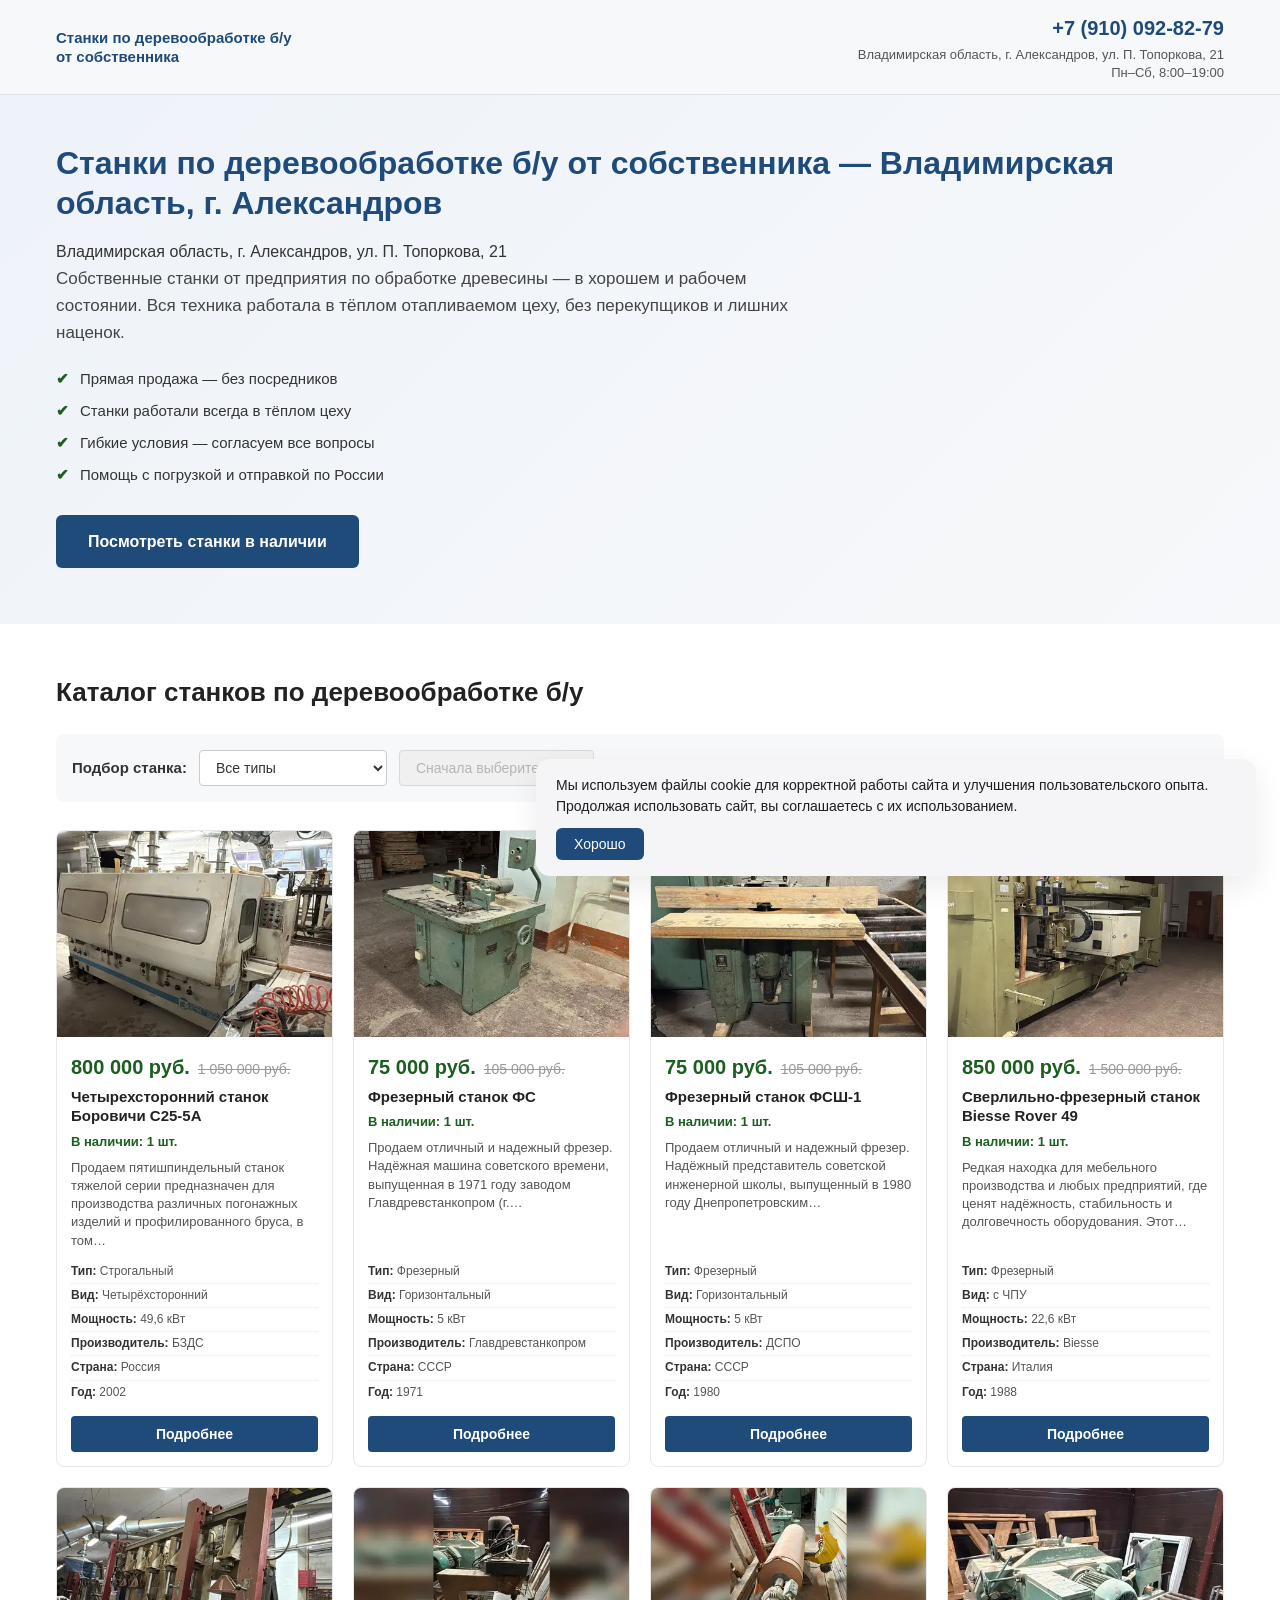
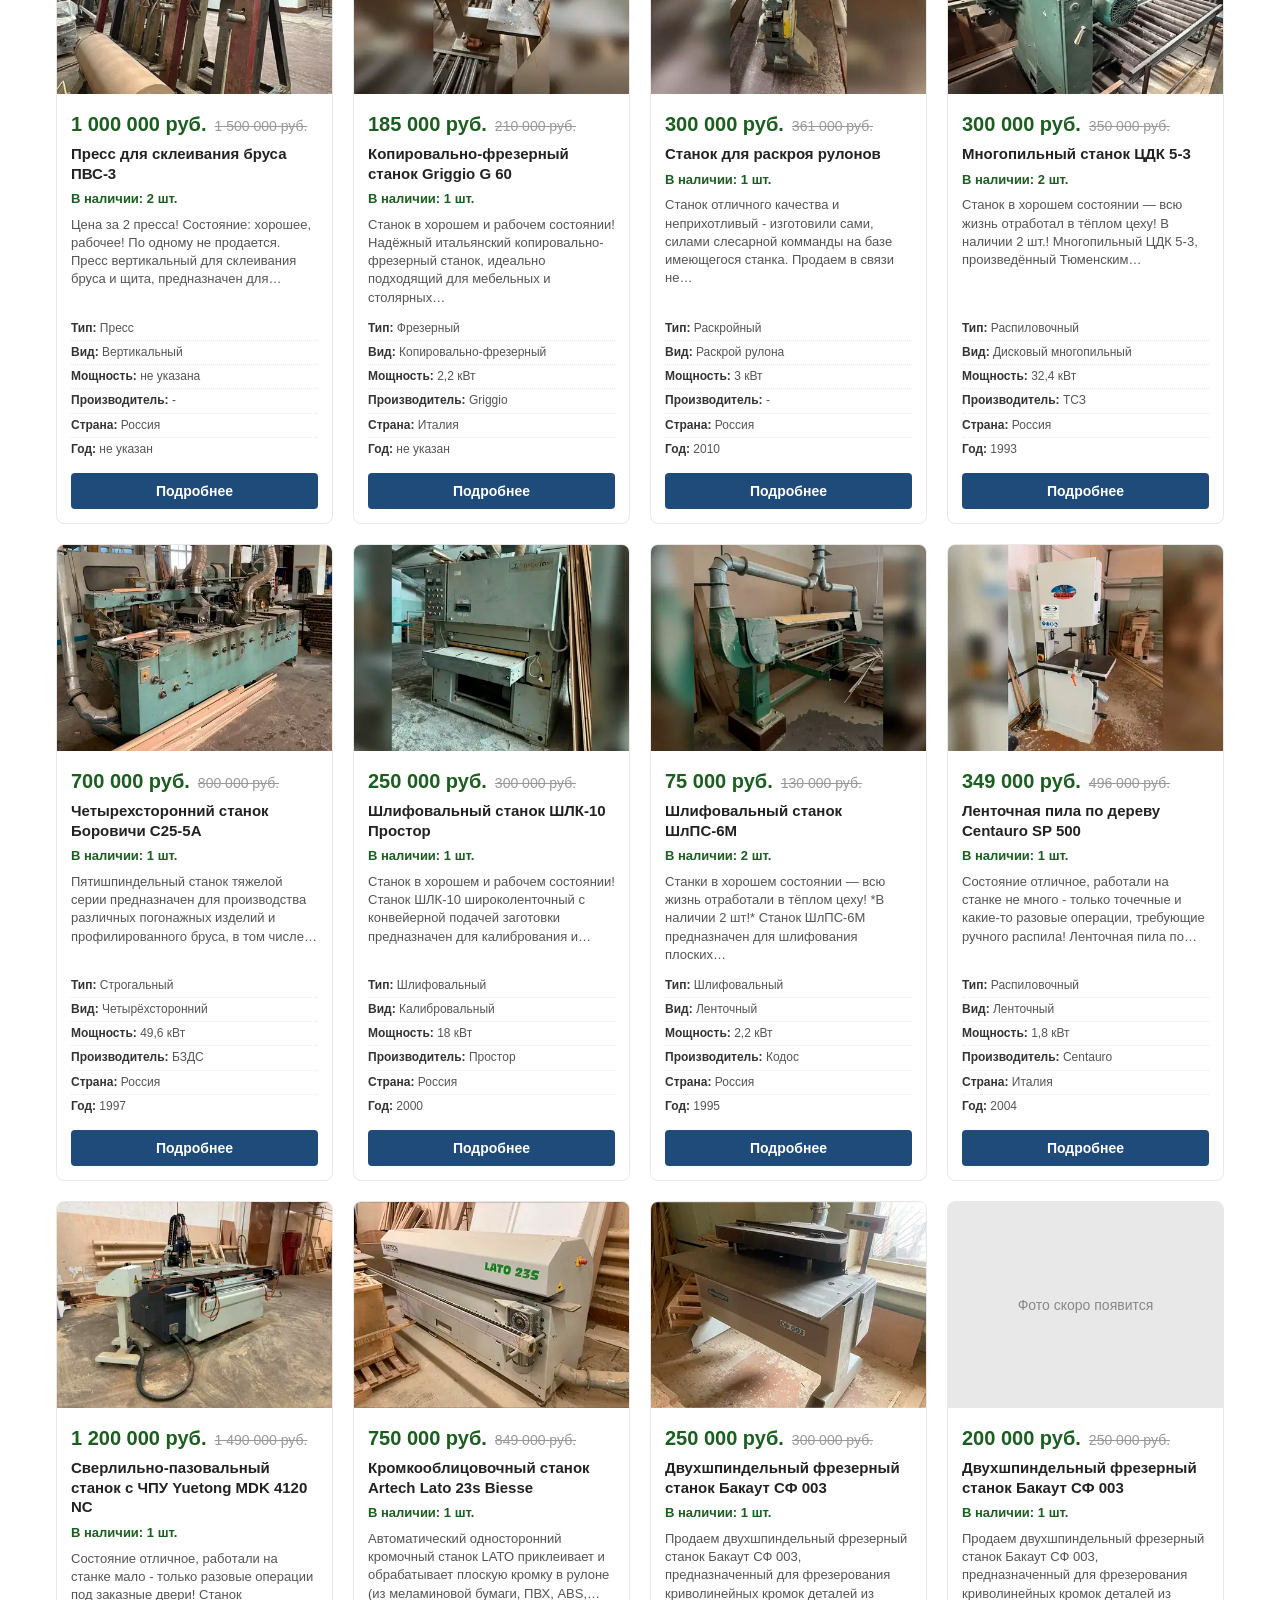
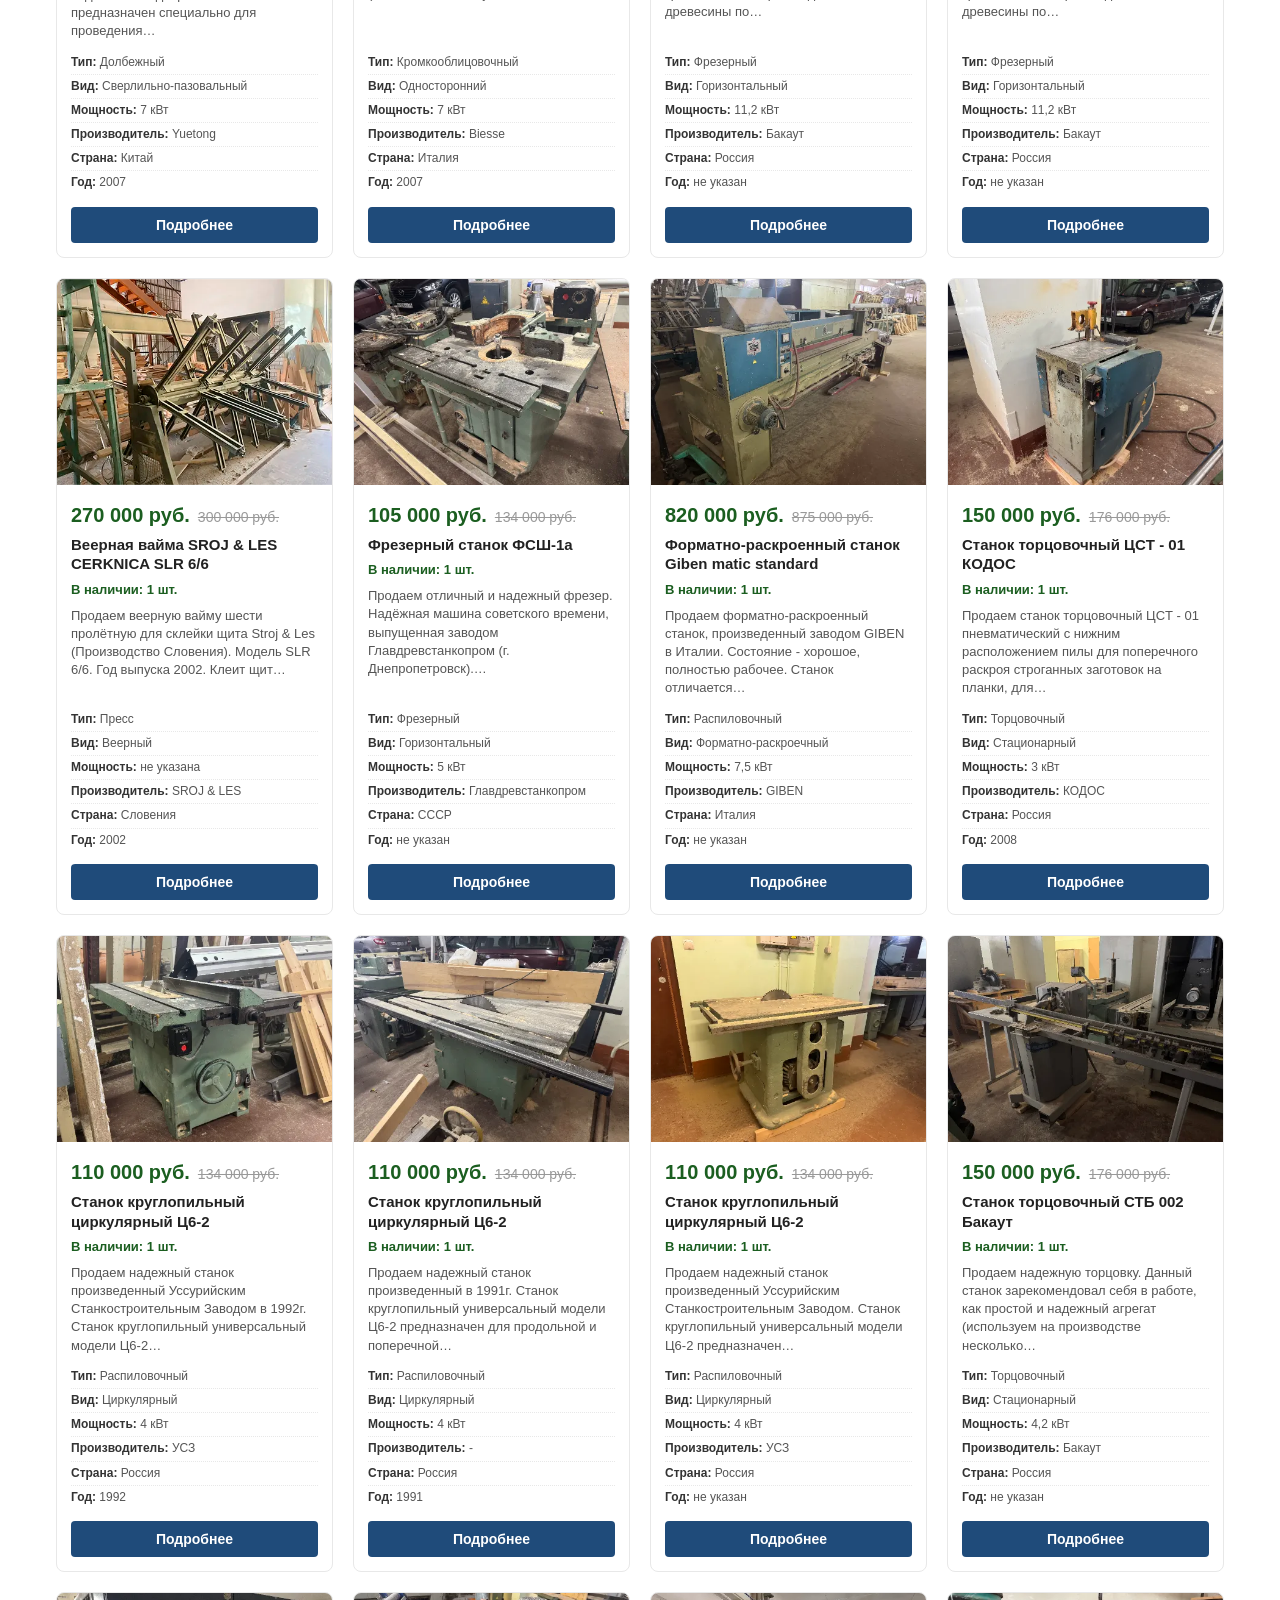
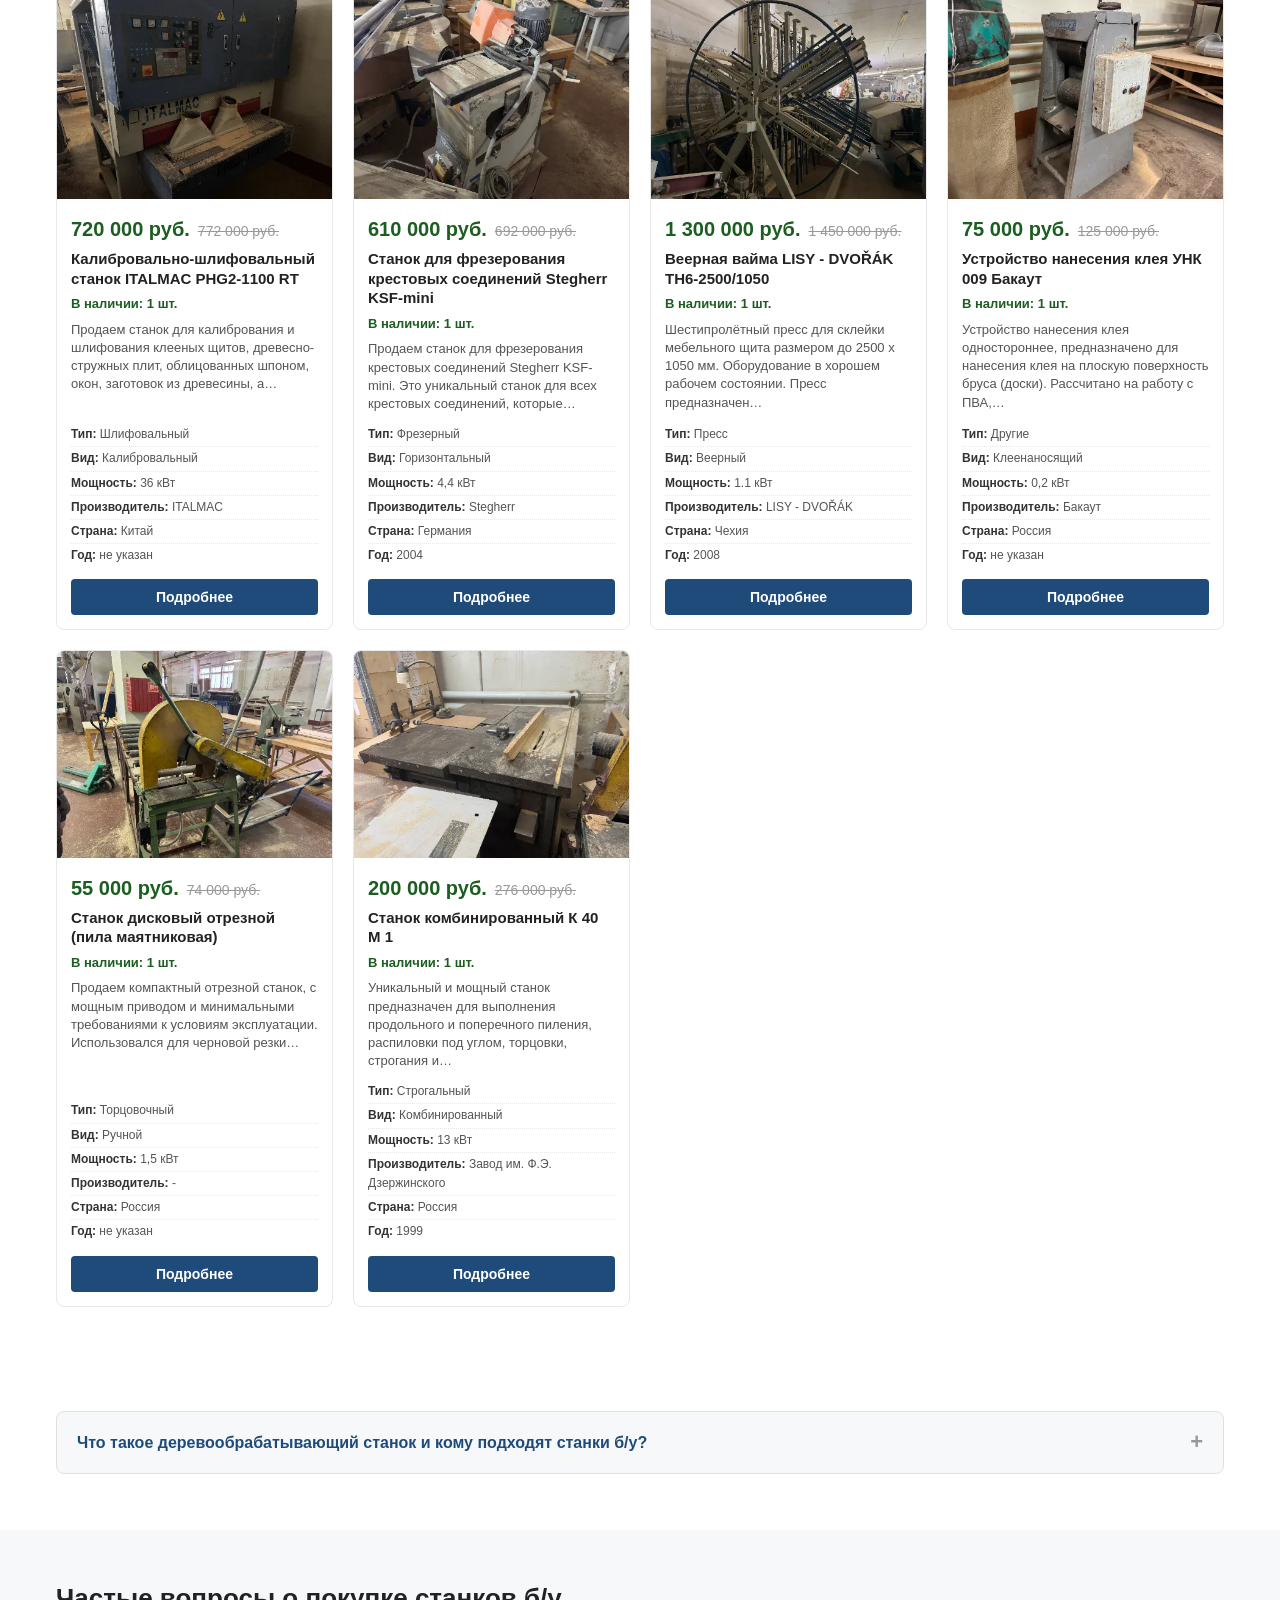
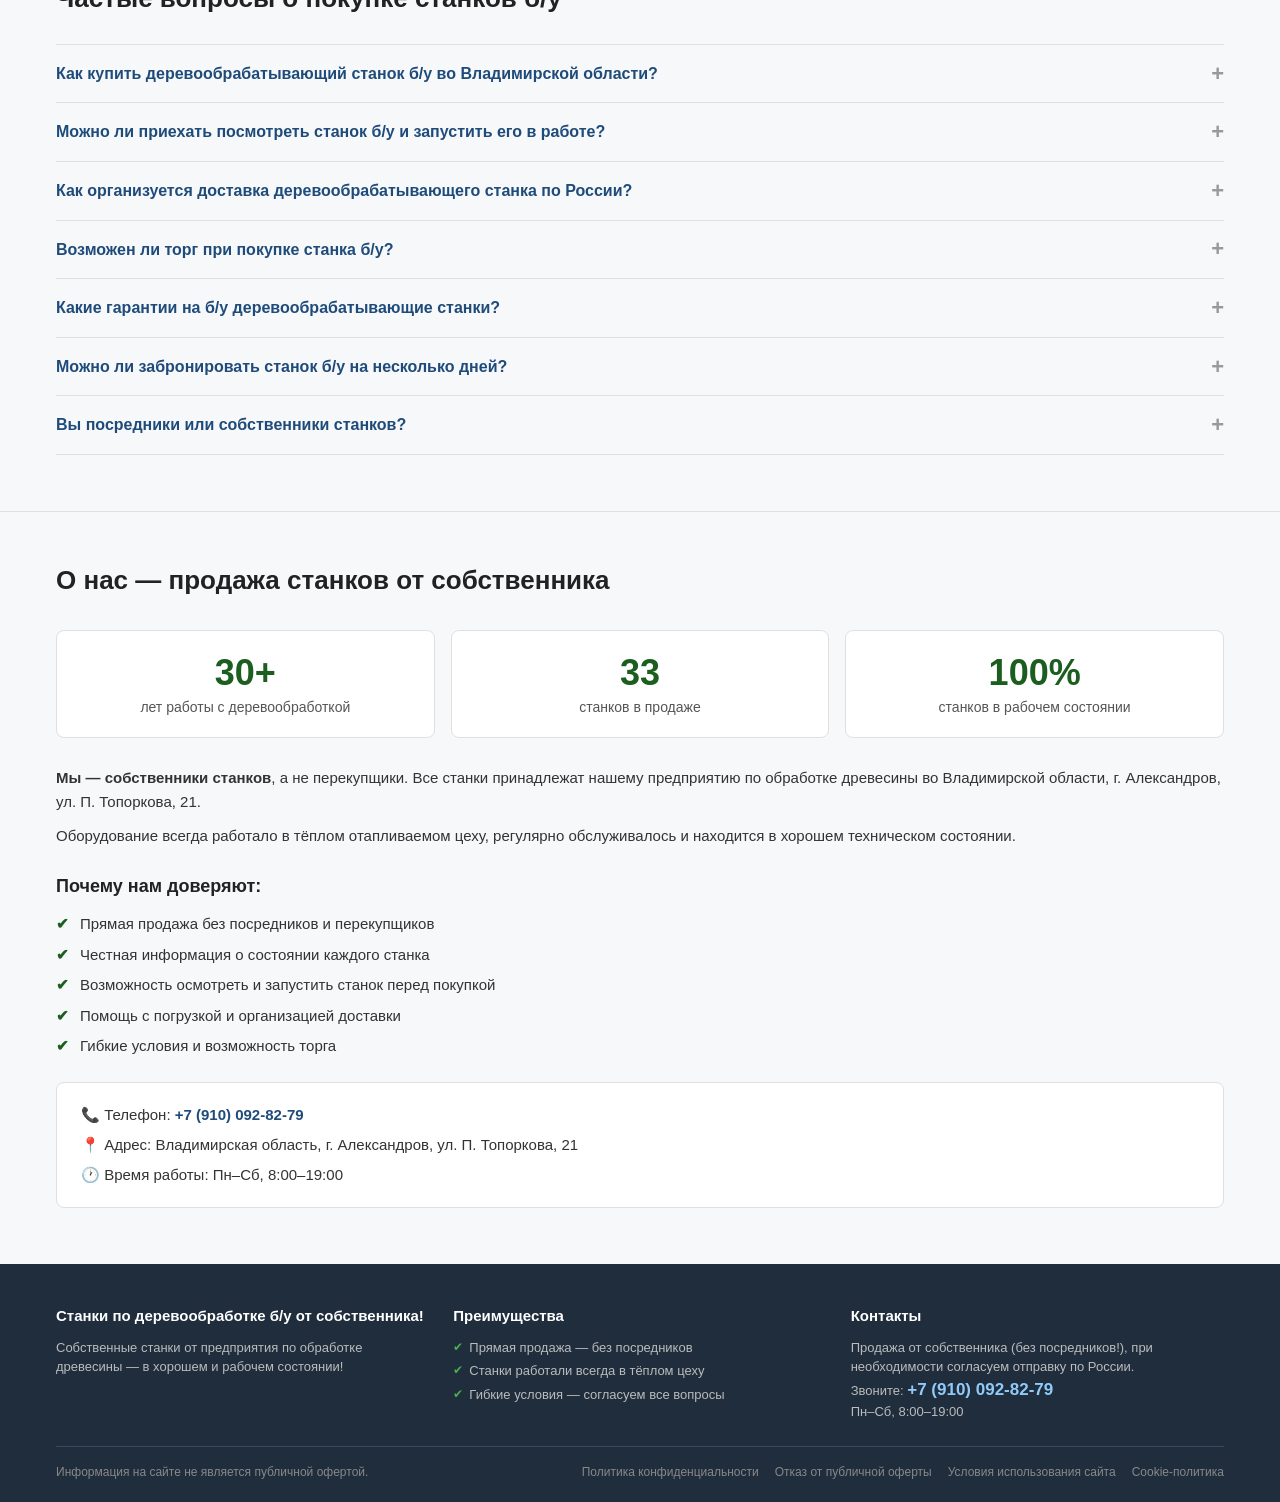
==== commit 65df6ddc: "Обновление проекта" ====
--- a/index.html
+++ b/index.html
@@ -4,8 +4,8 @@
   <meta charset="UTF-8">
   <meta name="viewport" content="width=device-width, initial-scale=1.0">
   <meta name="robots" content="index,follow">
-  <title>Станки по дереву б/у от собственника — Владимирская область | Цены от 50 000 ₽</title>
-  <meta name="description" content="Станки по дереву б/у от собственника во Владимирской области. Четырёхсторонние, фрезерные, шлифовальные. Прямая продажа без посредников. ☎ +7 (910) 092-82-79">
+  <title>Станки по дереву б/у от собственника — г. Александров | Цены от 50 000 ₽</title>
+  <meta name="description" content="Станки по дереву б/у от собственника в г. Александров, Владимирская область. Четырёхсторонние, фрезерные, шлифовальные. Прямая продажа без посредников. ☎ +7 (910) 092-82-79">
   <link rel="canonical" href="https://prodam-stanki.ru/">
   
 <!-- Yandex.Metrika counter -->
@@ -23,7 +23,6 @@
 <!-- /Yandex.Metrika counter -->
 
   <link rel="icon" type="image/png" href="/favicon-96x96.png" sizes="96x96" />
-  <link rel="icon" type="image/svg+xml" href="/favicon.svg" />
   <link rel="shortcut icon" href="/favicon.ico" />
   <link rel="apple-touch-icon" sizes="180x180" href="/apple-touch-icon.png" />
   <meta name="apple-mobile-web-app-title" content="Prodam-stanki" />
@@ -31,7 +30,7 @@
 
   <meta property="og:type" content="website">
   <meta property="og:url" content="https://prodam-stanki.ru/">
-  <meta property="og:title" content="Станки по дереву б/у от собственника — Владимирская область">
+  <meta property="og:title" content="Станки по дереву б/у от собственника — г. Александров">
   <meta property="og:description" content="Четырёхсторонние, фрезерные, шлифовальные станки по дереву в наличии. Прямая продажа без посредников.">
   <meta property="og:image" content="https://prodam-stanki.ru/images/og/og-image.jpg">
   <meta property="og:image:width" content="1200">
@@ -40,10 +39,9 @@
   <meta property="og:site_name" content="Станки по деревообработке б/у">
 
   <meta name="twitter:card" content="summary_large_image">
-  <meta name="twitter:title" content="Станки по дереву б/у от собственника — Владимирская область">
+  <meta name="twitter:title" content="Станки по дереву б/у от собственника — г. Александров">
   <meta name="twitter:description" content="Четырёхсторонние, фрезерные, шлифовальные станки. Прямая продажа без посредников.">
   <meta name="twitter:image" content="https://prodam-stanki.ru/images/og/og-image.jpg">
-  <link rel="dns-prefetch" href="//fonts.googleapis.com">
   <link rel="dns-prefetch" href="//mc.yandex.ru">
 
   <style>
@@ -98,7 +96,7 @@
 <div class="ai-summary" data-ai-summary="true" hidden>
   <p>
     <strong>Станки по деревообработке б/у от собственника</strong> продаются 
-    во Владимирской области (Александровский район). В наличии: четырёхсторонние, 
+    во Владимирской области, г. Александров, ул. П. Топоркова, 21. В наличии: четырёхсторонние, 
     фрезерные, шлифовальные, распиловочные, строгальные, торцовочные станки. 
     Цены от 50 000 ₽. Прямая продажа без посредников. Все станки работали 
     в тёплом цеху, в рабочем состоянии. Телефон: +7 (910) 092-82-79.
@@ -121,7 +119,7 @@
       <div class="header-logo">Станки по деревообработке б/у от&nbsp;собственника</div>
       <div class="header-contacts">
         <a href="tel:+79100928279" class="header-phone js-phone-link">+7 (910) 092-82-79</a>
-        <div class="header-region">Владимирская область, Александровский р-н</div>
+        <div class="header-region">Владимирская область, г. Александров, ул. П. Топоркова, 21</div>
         <div class="header-schedule">Пн–Сб, 8:00–19:00</div>
       </div>
     </div>
@@ -129,10 +127,13 @@
 
   <section class="hero">
     <div class="container">
-      <h1>Станки по деревообработке б/у от собственника — Владимирская область, Александровский район</h1>
+      <h1>Станки по деревообработке б/у от собственника — Владимирская область, г. Александров</h1>
       <p class="hero-location" itemscope itemtype="https://schema.org/Place">
-        <span itemprop="addressRegion">Владимирская область</span>, 
-        <span itemprop="addressLocality">Александровский район</span>
+        <span itemprop="address" itemscope itemtype="https://schema.org/PostalAddress">
+          <span itemprop="addressRegion">Владимирская область</span>,
+          г. <span itemprop="addressLocality">Александров</span>,
+          <span itemprop="streetAddress">ул. П. Топоркова, 21</span>
+        </span>
       </p>
       <p class="hero-subtitle">Собственные станки от предприятия по обработке древесины — в хорошем и рабочем состоянии. Вся техника работала в тёплом отапливаемом цеху, без перекупщиков и лишних наценок.</p>
       <ul class="hero-advantages">
@@ -187,7 +188,7 @@
           <h3>Каталог станков по деревообработке б/у</h3>
           <p>Для просмотра каталога с фотографиями и ценами включите JavaScript в настройках браузера или свяжитесь с нами по телефону:</p>
           <p class="noscript-phone"><a href="tel:+79100928279">+7 (910) 092-82-79</a></p>
-          <p>Пн–Сб, 8:00–19:00 · Владимирская область, Александровский район</p>
+          <p>Пн–Сб, 8:00–19:00 · Владимирская область, г. Александров, ул. П. Топоркова, 21</p>
           <h4>Типы станков в наличии:</h4>
           <ul>
             <li>Четырёхсторонние строгальные станки</li>
@@ -248,7 +249,7 @@
         <summary itemprop="name">Можно ли приехать посмотреть станок б/у и запустить его в работе?</summary>
         <div class="faq-answer" itemscope itemprop="acceptedAnswer" itemtype="https://schema.org/Answer">
           <div itemprop="text">
-            <p><strong>Да, вы можете приехать</strong> к нам во Владимирскую область (Александровский район) и лично осмотреть любой станок.</p>
+            <p><strong>Да, вы можете приехать</strong> к нам по адресу: Владимирская область, г. Александров, ул. П. Топоркова, 21, и лично осмотреть любой станок.</p>
             <p>Мы покажем оборудование, при необходимости запустим его в работе, чтобы вы убедились в исправности. Договоритесь о визите по телефону <a href="tel:+79100928279" class="js-phone-link">+7 (910) 092-82-79</a> заранее.</p>
           </div>
         </div>
@@ -319,7 +320,7 @@
           <span class="stat-label">лет работы с деревообработкой</span>
         </div>
         <div class="stat">
-          <span class="stat-value">50+</span>
+          <span class="stat-value" id="stat-instock"></span>
           <span class="stat-label">станков в продаже</span>
         </div>
         <div class="stat">
@@ -329,7 +330,7 @@
       </div>
 
       <div class="seller-description" itemprop="description">
-        <p><strong>Мы — собственники станков</strong>, а не перекупщики. Все станки принадлежат нашему предприятию по обработке древесины во Владимирской области (Александровский район).</p>
+        <p><strong>Мы — собственники станков</strong>, а не перекупщики. Все станки принадлежат нашему предприятию по обработке древесины во Владимирской области, г. Александров, ул. П. Топоркова, 21.</p>
         <p>Оборудование всегда работало в тёплом отапливаемом цеху, регулярно обслуживалось и находится в хорошем техническом состоянии.</p>
       </div>
 
@@ -347,7 +348,7 @@
       <div class="seller-contact" itemprop="contactPoint" itemscope itemtype="https://schema.org/ContactPoint">
         <meta itemprop="contactType" content="sales">
         <p>📞 Телефон: <a href="tel:+79100928279" class="js-phone-link" itemprop="telephone">+7 (910) 092-82-79</a></p>
-        <p>📍 Адрес: <span itemprop="address" itemscope itemtype="https://schema.org/PostalAddress"><span itemprop="addressRegion">Владимирская область</span>, <span itemprop="addressLocality">Александровский район</span></span></p>
+        <p>📍 Адрес: <span itemprop="address" itemscope itemtype="https://schema.org/PostalAddress"><span itemprop="addressRegion">Владимирская область</span>, г. <span itemprop="addressLocality">Александров</span>, <span itemprop="streetAddress">ул. П. Топоркова, 21</span></span></p>
         <p>🕐 Время работы: <time itemprop="openingHours" datetime="Mo-Sa 08:00-19:00">Пн–Сб, 8:00–19:00</time></p>
       </div>
     </div>
@@ -396,10 +397,10 @@
     <div class="legal-modal-content">
       <button class="modal-close" aria-label="Закрыть">&times;</button>
       <h2>Политика конфиденциальности</h2>
-      <p class="disclaimer">Настоящий текст не является юридической консультацией. При необходимости получите профессиональную юридическую помощь.</p>
+      <!--<p class="disclaimer">Настоящий текст не является юридической консультацией. При необходимости получите профессиональную юридическую помощь.</p>-->
       <p>Данный сайт представляет собой информационную страницу, предназначенную для ознакомления с ассортиментом б/у деревообрабатывающих станков. Сайт не является интернет-магазином, не содержит форм обратной связи, личных кабинетов и не осуществляет сбор персональных данных пользователей через формы ввода.</p>
-      <p>На сайте может использоваться система веб-аналитики Яндекс.Метрика, которая автоматически собирает обезличенные технические данные: IP-адрес, тип браузера, информацию о посещённых страницах и файлы cookies. Эти данные используются исключительно для анализа посещаемости и улучшения работы сайта.</p>
-      <p>Файлы cookies не содержат персональной информации и не передаются третьим лицам. Продолжая использование сайта, вы соглашаетесь с обработкой указанных данных в описанных целях.</p>
+      <p>На сайте используется система веб-аналитики Яндекс.Метрика. Она автоматически собирает технические данные визита: IP-адрес, тип браузера, информацию о посещённых страницах и файлы cookies. Эти данные нужны только для статистики посещаемости и улучшения работы сайта.</p>
+      <p>Файлы cookies не содержат сведений, по которым можно установить личность. Технические данные визита получает Яндекс.Метрика. Другим компаниям мы их не продаём и не передаём. Продолжая использование сайта, вы соглашаетесь с обработкой указанных данных в описанных целях.</p>
       <p>Если у вас есть вопросы по данной политике, свяжитесь с нами по телефону, указанному на сайте.</p>
     </div>
   </div>
@@ -408,7 +409,6 @@
     <div class="legal-modal-content">
       <button class="modal-close" aria-label="Закрыть">&times;</button>
       <h2>Отказ от публичной оферты</h2>
-      <p class="disclaimer">Настоящий текст не является юридической консультацией. При необходимости получите профессиональную юридическую помощь.</p>
       <p>Вся информация, размещённая на данном сайте, включая цены, описания, технические характеристики и фотографии станков, носит исключительно информационный и ознакомительный характер и ни при каких условиях не является публичной офертой, определяемой положениями статьи 437 Гражданского кодекса Российской Федерации.</p>
       <p>Актуальные цены, наличие, комплектация и технические характеристики станков могут отличаться от указанных на сайте. Для получения точной и актуальной информации, а также для согласования условий покупки необходимо связаться с продавцом по телефону: +7 (910) 092-82-79.</p>
       <p>Продавец оставляет за собой право вносить изменения в информацию на сайте без предварительного уведомления.</p>
@@ -419,7 +419,6 @@
     <div class="legal-modal-content">
       <button class="modal-close" aria-label="Закрыть">&times;</button>
       <h2>Условия использования сайта</h2>
-      <p class="disclaimer">Настоящий текст не является юридической консультацией. При необходимости получите профессиональную юридическую помощь.</p>
       <p>Используя данный сайт, вы подтверждаете своё согласие с настоящими условиями. Если вы не согласны с каким-либо из условий, пожалуйста, прекратите использование сайта.</p>
       <p>Информация на сайте предоставляется «как есть», без каких-либо гарантий полноты, точности и актуальности. Владелец сайта не несёт ответственности за любые убытки, прямые или косвенные, возникшие в результате использования или невозможности использования информации, размещённой на данном сайте.</p>
       <p>Все материалы сайта (тексты, фотографии, описания) являются собственностью владельца сайта. Копирование, распространение или иное использование материалов без письменного согласия владельца запрещено.</p>
@@ -431,11 +430,11 @@
     <div class="legal-modal-content">
       <button class="modal-close" aria-label="Закрыть">&times;</button>
       <h2>Cookie-политика</h2>
-      <p class="disclaimer">Настоящий текст не является юридической консультацией. При необходимости получите профессиональную юридическую помощь.</p>
-      <p>Используя данный сайт, вы подтверждаете своё согласие с настоящими условиями. Если вы не согласны с каким-либо из условий, пожалуйста, прекратите использование сайта.</p>
-      <p>Информация на сайте предоставляется «как есть», без каких-либо гарантий полноты, точности и актуальности. Владелец сайта не несёт ответственности за любые убытки, прямые или косвенные, возникшие в результате использования или невозможности использования информации, размещённой на данном сайте.</p>
-      <p>Все материалы сайта (тексты, фотографии, описания) являются собственностью владельца сайта. Копирование, распространение или иное использование материалов без письменного согласия владельца запрещено.</p>
-      <p>Владелец сайта оставляет за собой право вносить изменения в содержание сайта и настоящие условия без предварительного уведомления пользователей.</p>
+      <p>Данный сайт использует файлы cookie для обеспечения корректной работы и улучшения качества обслуживания пользователей. Cookie — это небольшие технические файлы, которые сохраняются на вашем устройстве при посещении сайта и позволяют распознавать его при повторных визитах.</p>
+      <p>На сайте используются обязательные технические cookie, необходимые для стабильной работы страниц, а также аналитические cookie сервиса Яндекс.Метрика. С помощью Яндекс.Метрики автоматически собираются обезличенные технические данные: IP-адрес, тип устройства и браузера, дата и время посещения, просмотренные страницы, источник перехода. Эти данные используются исключительно для анализа посещаемости и улучшения работы сайта.</p>
+      <p>Файлы cookie не используются для идентификации личности пользователя и не содержат персональных данных. Технические данные визита получает Яндекс.Метрика для подсчёта статистики. Иным компаниям мы эти сведения не продаём и не передаём, кроме случаев, предусмотренных законодательством РФ.</p>
+      <p>Продолжая использование сайта после отображения уведомления о cookie, вы соглашаетесь с их использованием в указанных целях. При необходимости вы можете отключить или удалить cookie в настройках своего браузера, однако это может повлиять на корректность работы отдельных функций сайта.</p>
+      <p>По вопросам, связанным с использованием cookie, вы можете связаться с нами по телефону, указанному на сайте.</p>
     </div>
   </div>
 
@@ -455,13 +454,6 @@
   document.addEventListener('DOMContentLoaded', () => {
     // Проверка: не показываем баннер, если уже приняли куки
     if (localStorage.getItem('cookiesAccepted') === 'true') return;
-
-    // Создаем overlay
-    const overlay = document.createElement('div');
-    overlay.id = 'cookieOverlay';
-    overlay.className = 'cookie-overlay';
-    overlay.style.display = 'block'; // показываем сразу
-    document.body.appendChild(overlay);
 
     // Создаем баннер
     const banner = document.createElement('div');
@@ -488,7 +480,6 @@
     acceptBtn.addEventListener('click', () => {
         localStorage.setItem('cookiesAccepted', 'true');
         banner.remove();
-        overlay.remove();
     });
 });
 </script>
--- a/styles.css
+++ b/styles.css
@@ -130,6 +130,43 @@
   padding-top: 75%; /* 4:3 */
   overflow: hidden;
   background: #f0f0f0;
+}
+.badge-promo {
+  position: absolute;
+  top: 10px;
+  left: 10px;
+  z-index: 2;
+  display: inline-block;
+  background: #c62828;
+  color: #fff;
+  font-size: 13px;
+  font-weight: 800;
+  letter-spacing: 0.02em;
+  padding: 5px 10px;
+  border-radius: 4px;
+  line-height: 1.2;
+  box-shadow: 0 2px 8px rgba(198, 40, 40, 0.35);
+  pointer-events: none;
+}
+.badge-promo--modal {
+  position: static;
+  top: auto;
+  left: auto;
+  font-size: 13px;
+  padding: 3px 10px;
+  box-shadow: none;
+  pointer-events: auto;
+}
+.modal-promo-note {
+  font-size: 13px;
+  color: #c62828;
+  font-weight: 600;
+  line-height: 1.4;
+  margin: 0 56px 10px 0;
+  padding: 8px 12px;
+  background: #ffebee;
+  border-left: 3px solid #c62828;
+  border-radius: 0 4px 4px 0;
 }
 .card-image-wrap img {
   position: absolute;
@@ -538,6 +575,8 @@
   .gallery-thumbs img { width: 56px; height: 42px; }
   .gallery-thumbs { margin-right: 18px; }
   .modal-highlight { margin-right: 18px; }
+  .modal-promo-note { margin-right: 18px; font-size: 12px; padding: 7px 10px; }
+  .badge-promo { font-size: 11px; padding: 4px 8px; top: 8px; left: 8px; }
   .modal-description { margin-right: 18px; }
   .specs-heading { margin-right: 18px; }
   .specs-table { max-width: 95%; }
@@ -677,18 +716,3 @@
 
 
 
-
-.cookie-overlay {
-    position: fixed;
-    inset: 0;
-    background: rgba(0,0,0,.45);
-    z-index: 999;
-}
-
-
-
-.cookie-banner,
-.cookie-banner * {
-    pointer-events: auto;
-}
-.cookie-banner button { pointer-events: auto !important; }   
--- a/styles.css
+++ b/styles.css
@@ -130,6 +130,43 @@
   padding-top: 75%; /* 4:3 */
   overflow: hidden;
   background: #f0f0f0;
+}
+.badge-promo {
+  position: absolute;
+  top: 10px;
+  left: 10px;
+  z-index: 2;
+  display: inline-block;
+  background: #c62828;
+  color: #fff;
+  font-size: 13px;
+  font-weight: 800;
+  letter-spacing: 0.02em;
+  padding: 5px 10px;
+  border-radius: 4px;
+  line-height: 1.2;
+  box-shadow: 0 2px 8px rgba(198, 40, 40, 0.35);
+  pointer-events: none;
+}
+.badge-promo--modal {
+  position: static;
+  top: auto;
+  left: auto;
+  font-size: 13px;
+  padding: 3px 10px;
+  box-shadow: none;
+  pointer-events: auto;
+}
+.modal-promo-note {
+  font-size: 13px;
+  color: #c62828;
+  font-weight: 600;
+  line-height: 1.4;
+  margin: 0 56px 10px 0;
+  padding: 8px 12px;
+  background: #ffebee;
+  border-left: 3px solid #c62828;
+  border-radius: 0 4px 4px 0;
 }
 .card-image-wrap img {
   position: absolute;
@@ -538,6 +575,8 @@
   .gallery-thumbs img { width: 56px; height: 42px; }
   .gallery-thumbs { margin-right: 18px; }
   .modal-highlight { margin-right: 18px; }
+  .modal-promo-note { margin-right: 18px; font-size: 12px; padding: 7px 10px; }
+  .badge-promo { font-size: 11px; padding: 4px 8px; top: 8px; left: 8px; }
   .modal-description { margin-right: 18px; }
   .specs-heading { margin-right: 18px; }
   .specs-table { max-width: 95%; }
@@ -677,18 +716,3 @@
 
 
 
-
-.cookie-overlay {
-    position: fixed;
-    inset: 0;
-    background: rgba(0,0,0,.45);
-    z-index: 999;
-}
-
-
-
-.cookie-banner,
-.cookie-banner * {
-    pointer-events: auto;
-}
-.cookie-banner button { pointer-events: auto !important; }   
